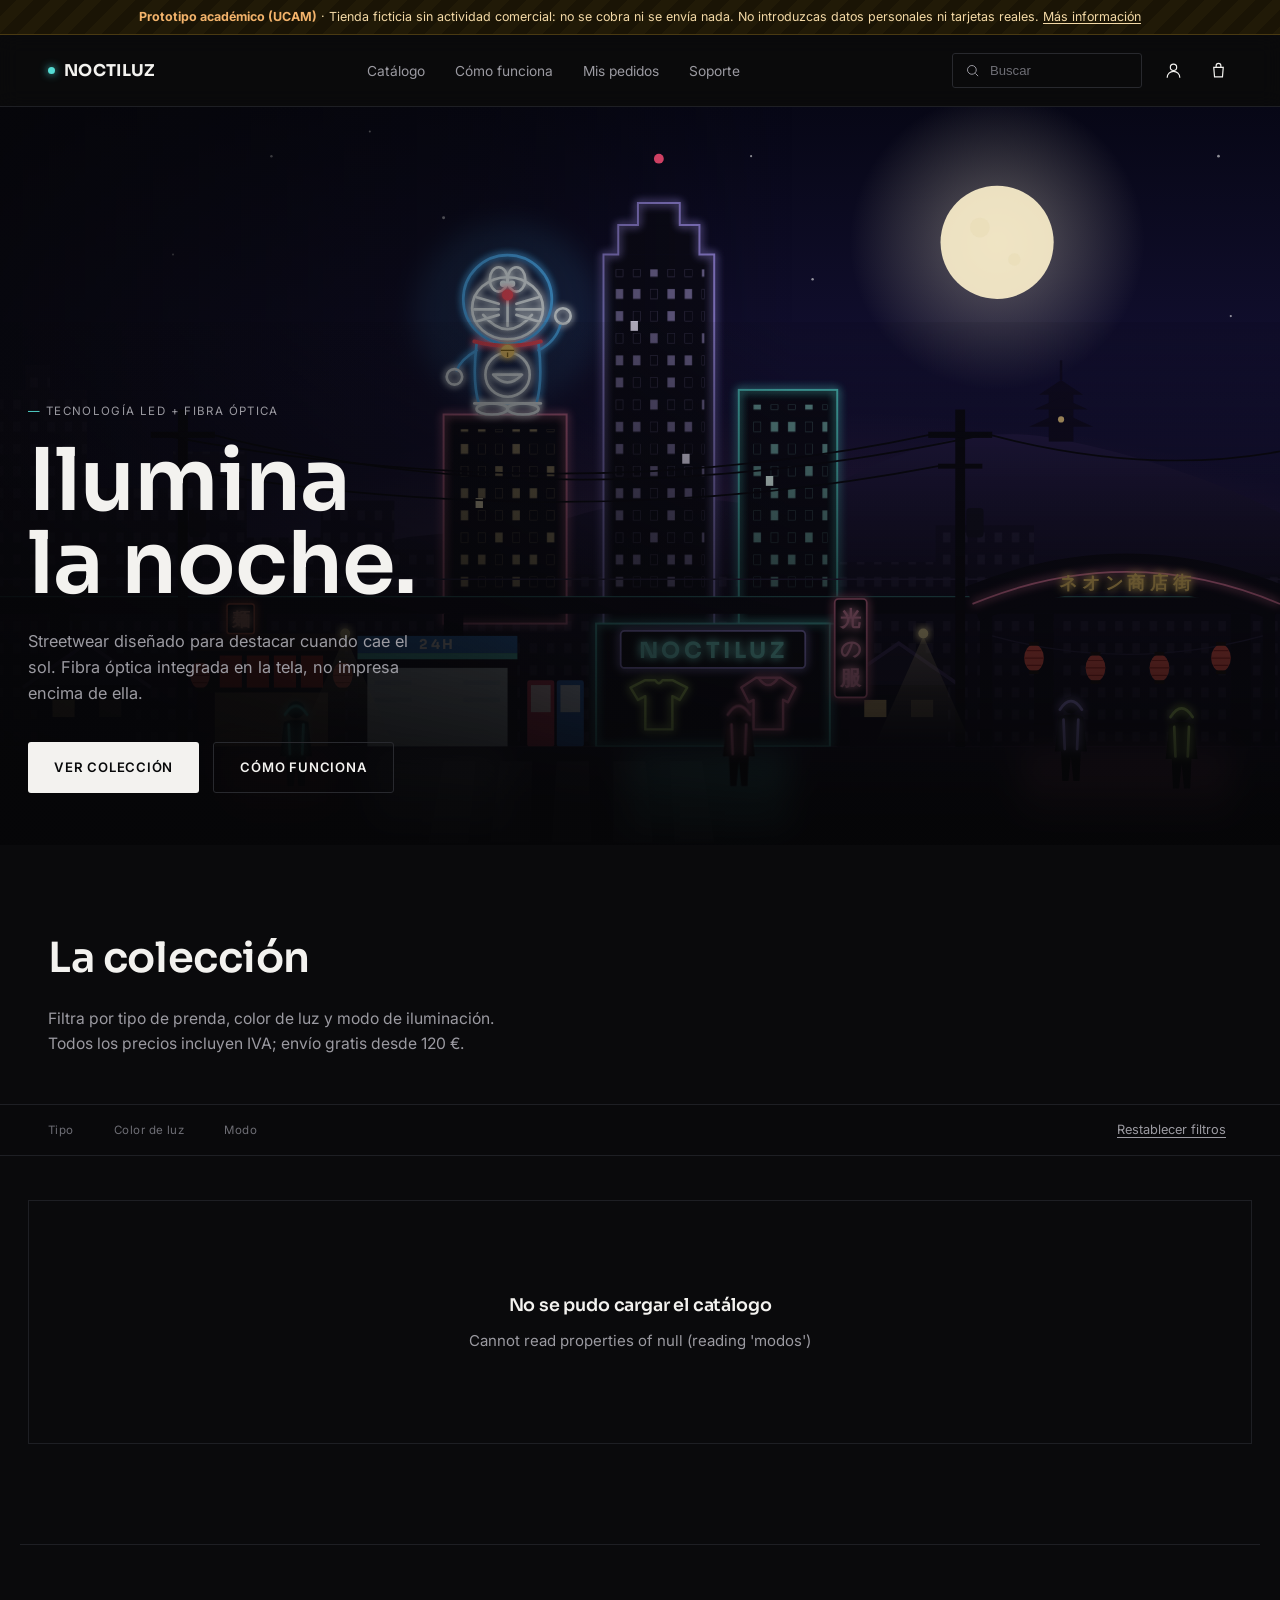
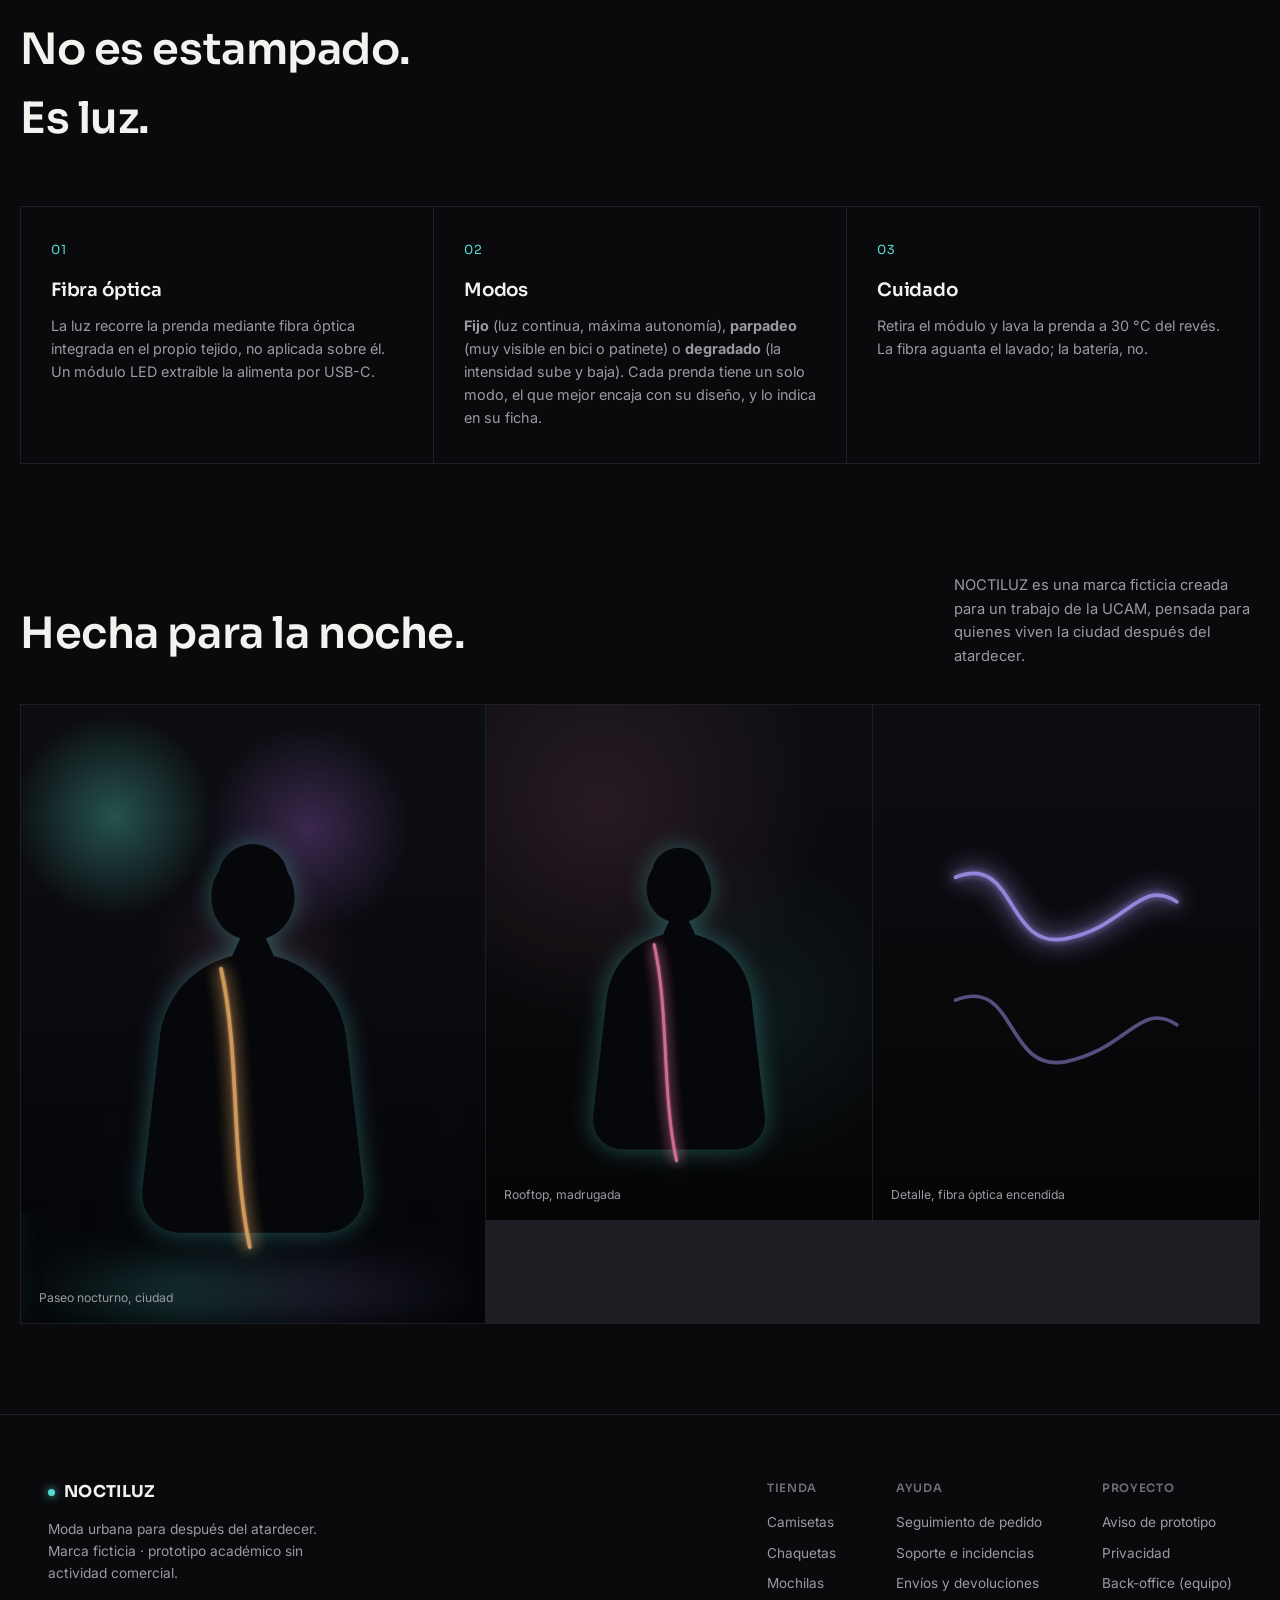
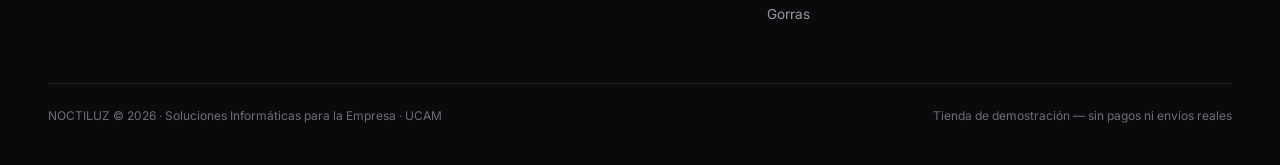
==== public_html/index.html @ 635a9797 "Deja un solo modo de iluminación por producto No tenía sentido que una misma prenda fuera a la vez f" ====
<!DOCTYPE html>
<html lang="es">
<head>
<meta charset="UTF-8">
<meta name="viewport" content="width=device-width, initial-scale=1, viewport-fit=cover">
<title>NOCTILUZ — Moda urbana con fibra óptica integrada (prototipo académico)</title>
<meta name="description" content="Prototipo académico de tienda online de moda luminosa urbana. Sin actividad comercial real.">
<meta name="robots" content="noindex, nofollow">
<link rel="icon" href="assets/img/favicon.svg" type="image/svg+xml">
<link rel="preconnect" href="https://fonts.googleapis.com">
<link rel="preconnect" href="https://fonts.gstatic.com" crossorigin>
<link href="https://fonts.googleapis.com/css2?family=Sora:wght@400;500;600;700&family=Inter:wght@400;500;600&display=swap" rel="stylesheet">
<link rel="stylesheet" href="assets/css/base.css">
<link rel="stylesheet" href="assets/css/tienda.css">
</head>
<body>

<div class="cabecera" id="cabecera">
  <div class="aviso-prototipo" role="note">
    <strong>Prototipo académico (UCAM)</strong> · Tienda ficticia sin actividad comercial: no se cobra ni se envía nada.
    No introduzcas datos personales ni tarjetas reales. <a href="#/legal">Más información</a>
  </div>
  <header>
    <nav aria-label="Principal">
      <div style="display:flex; align-items:center; gap:18px;">
        <button class="hamburger" id="hamburguesa" aria-label="Abrir menú" aria-expanded="false" aria-controls="menuMovil"><span></span><span></span><span></span></button>
        <a class="logo" href="#/"><span class="logo-dot"></span>NOCTILUZ</a>
      </div>
      <div class="nav-center">
        <a href="#/catalogo">Catálogo</a>
        <a href="#/como-funciona">Cómo funciona</a>
        <a href="#/seguimiento">Mis pedidos</a>
        <a href="#/soporte">Soporte</a>
      </div>
      <div class="nav-right">
        <label class="search-box">
          <svg viewBox="0 0 24 24" aria-hidden="true"><circle cx="11" cy="11" r="7"/><line x1="21" y1="21" x2="16.65" y2="16.65"/></svg>
          <span class="sr-only">Buscar en el catálogo</span>
          <input type="search" placeholder="Buscar" data-buscador maxlength="40">
        </label>
        <a class="icon-btn" href="#/seguimiento" aria-label="Seguimiento de mis pedidos" title="Mis pedidos">
          <svg viewBox="0 0 24 24" aria-hidden="true"><circle cx="12" cy="8" r="4"/><path d="M4 21c0-4.4 3.6-8 8-8s8 3.6 8 8"/></svg>
        </a>
        <button class="icon-btn" id="botonCarrito" aria-label="Abrir carrito" aria-controls="carrito">
          <svg viewBox="0 0 24 24" aria-hidden="true"><path d="M6 8h12l-1 12H7L6 8z"/><path d="M9 8V6a3 3 0 0 1 6 0v2"/></svg>
          <span class="cart-count" id="contadorCarrito" hidden>0</span>
        </button>
      </div>
    </nav>
    <div class="mobile-menu" id="menuMovil">
      <label class="search-box">
        <svg viewBox="0 0 24 24" aria-hidden="true"><circle cx="11" cy="11" r="7"/><line x1="21" y1="21" x2="16.65" y2="16.65"/></svg>
        <span class="sr-only">Buscar en el catálogo</span>
        <input type="search" placeholder="Buscar en el catálogo" data-buscador maxlength="40">
      </label>
      <a href="#/catalogo">Catálogo</a>
      <a href="#/como-funciona">Cómo funciona</a>
      <a href="#/seguimiento">Mis pedidos</a>
      <a href="#/soporte">Soporte</a>
    </div>
  </header>
</div>

<main id="vista-inicio">
  <section class="scene hero-scene">
    <!-- Ciudad neón de fondo: SVG decorativo dibujado a mano, inspirado en la ciudad de Yokai Watch 1 (Springdale) de noche:
         torre de oficinas, monte con pagoda, tren elevado, postes con cables, tienda 24 h, ramen con farolillos y arco de un
         商店街 (calle comercial), con un Doraemon de LED en el centro dibujado a mano en SVG. Se ancla a la derecha (xMaxYMax) para que el texto
         quede sobre la zona más oscura. -->
    <div class="ciudad-neon" aria-hidden="true">
      <svg viewBox="0 0 1440 600" preserveAspectRatio="xMaxYMax slice">
        <defs>
          <linearGradient id="cn-cielo" x1="0" y1="0" x2="0" y2="1">
            <stop offset="0" stop-color="#070716"/>
            <stop offset=".5" stop-color="#16123a"/>
            <stop offset=".8" stop-color="#2e1a52"/>
            <stop offset="1" stop-color="#4a1f5c"/>
          </linearGradient>
          <radialGradient id="cn-halo-rosa" cx=".72" cy=".86" r=".45">
            <stop offset="0" stop-color="#F27FAA" stop-opacity=".30"/>
            <stop offset="1" stop-color="#F27FAA" stop-opacity="0"/>
          </radialGradient>
          <radialGradient id="cn-halo-cian" cx=".5" cy=".9" r=".4">
            <stop offset="0" stop-color="#55DCD4" stop-opacity=".18"/>
            <stop offset="1" stop-color="#55DCD4" stop-opacity="0"/>
          </radialGradient>
          <radialGradient id="cn-luna" cx=".5" cy=".5" r=".5">
            <stop offset="0" stop-color="#fff6d8" stop-opacity=".35"/>
            <stop offset="1" stop-color="#fff6d8" stop-opacity="0"/>
          </radialGradient>
          <linearGradient id="cn-monte" x1="0" y1="0" x2="0" y2="1">
            <stop offset="0" stop-color="#221a44"/>
            <stop offset="1" stop-color="#120e26"/>
          </linearGradient>
          <linearGradient id="cn-lejos" x1="0" y1="0" x2="0" y2="1">
            <stop offset="0" stop-color="#1b1536"/>
            <stop offset="1" stop-color="#0d0a1c"/>
          </linearGradient>
          <linearGradient id="cn-calle" x1="0" y1="0" x2="0" y2="1">
            <stop offset="0" stop-color="#140f24"/>
            <stop offset="1" stop-color="#040406"/>
          </linearGradient>
          <!-- Cono de luz de las farolas -->
          <linearGradient id="cn-cono" x1="0" y1="0" x2="0" y2="1">
            <stop offset="0" stop-color="#ffe9a8" stop-opacity=".35"/>
            <stop offset="1" stop-color="#ffe9a8" stop-opacity="0"/>
          </linearGradient>
          <!-- Ventanas: una cuadrícula de luces y otra que "apaga" algunas para que no parezca uniforme -->
          <pattern id="cn-vent-cian" width="14" height="18" patternUnits="userSpaceOnUse"><rect x="4" y="4" width="6" height="8" fill="#9ff3ea" opacity=".55"/></pattern>
          <pattern id="cn-vent-violeta" width="14" height="18" patternUnits="userSpaceOnUse"><rect x="4" y="4" width="6" height="8" fill="#c9b8ff" opacity=".5"/></pattern>
          <pattern id="cn-vent-amarilla" width="14" height="18" patternUnits="userSpaceOnUse"><rect x="4" y="4" width="6" height="8" fill="#ffe3a0" opacity=".55"/></pattern>
          <pattern id="cn-apagadas" width="42" height="54" patternUnits="userSpaceOnUse">
            <g fill="#0b0a17"><rect x="4" y="4" width="6" height="8"/><rect x="32" y="4" width="6" height="8"/><rect x="18" y="22" width="6" height="8"/><rect x="32" y="22" width="6" height="8"/><rect x="4" y="40" width="6" height="8"/></g>
          </pattern>
          <filter id="cn-neon" x="-50%" y="-50%" width="200%" height="200%">
            <feGaussianBlur stdDeviation="3.5" result="b"/>
            <feMerge><feMergeNode in="b"/><feMergeNode in="b"/><feMergeNode in="SourceGraphic"/></feMerge>
          </filter>
          <filter id="cn-difuso" x="-50%" y="-50%" width="200%" height="200%"><feGaussianBlur stdDeviation="12"/></filter>
          <!-- Casa japonesa de tejado a dos aguas -->
          <g id="cn-casa">
            <path d="M-46 -50L0 -82L46 -50Z" fill="#1a1430"/>
            <path d="M-52 -48L0 -84L52 -48" fill="none" stroke="#3a2c5c" stroke-width="3"/>
            <rect x="-40" y="-50" width="80" height="50" fill="#0e0b1c"/>
            <rect x="-28" y="-38" width="18" height="14" fill="#ffd98a" opacity=".75"/>
            <rect x="10" y="-38" width="18" height="14" fill="#ffd98a" opacity=".25"/>
          </g>
          <!-- Farolillo de papel (chōchin) -->
          <g id="cn-farolillo">
            <ellipse cx="0" cy="0" rx="8" ry="11" fill="#ff5a4e"/>
            <path d="M-8 0H8M-6 -6H6M-6 6H6" stroke="#b52b25" stroke-width="1"/>
            <rect x="-4" y="-13" width="8" height="3" fill="#1a1110"/><rect x="-4" y="10" width="8" height="3" fill="#1a1110"/>
          </g>
          <!-- Poste de la luz con travesaño y transformador -->
          <g id="cn-poste">
            <rect x="-4" y="-280" width="8" height="280" fill="#0a0912"/>
            <rect x="-26" y="-262" width="52" height="5" fill="#0a0912"/>
            <rect x="-18" y="-236" width="36" height="4" fill="#0a0912"/>
            <rect x="5" y="-200" width="14" height="24" rx="3" fill="#121022"/>
          </g>
          <!-- Transeúnte con ropa de costuras luminosas (el color llega por la variable --c) -->
          <g id="cn-persona">
            <circle cx="0" cy="-62" r="7" fill="#050508"/>
            <path d="M-10 -52 Q0 -56 10 -52 L13 -24 L8 -24 L7 0 L2 0 L0 -20 L-2 0 L-7 0 L-8 -24 L-13 -24 Z" fill="#050508"/>
            <path class="costura" d="M-6 -50 L-5 -26 M6 -50 L5 -26 M-9 -58 Q0 -72 9 -58"/>
          </g>
        </defs>

        <!-- Cielo con luna grande -->
        <rect width="1440" height="600" fill="url(#cn-cielo)"/>
        <rect width="1440" height="600" fill="url(#cn-halo-rosa)"/>
        <rect width="1440" height="600" fill="url(#cn-halo-cian)"/>
        <g fill="#fff" class="estrellas">
          <circle cx="620" cy="40" r="1"/><circle cx="760" cy="90" r="1.2"/><circle cx="1010" cy="40" r=".9"/><circle cx="1060" cy="140" r="1"/>
          <circle cx="1390" cy="40" r="1.1"/><circle cx="1400" cy="170" r=".9"/><circle cx="540" cy="120" r=".8"/><circle cx="700" cy="20" r=".8"/>
        </g>
        <circle cx="1210" cy="110" r="120" fill="url(#cn-luna)"/>
        <circle cx="1210" cy="110" r="46" fill="#fff3cf" opacity=".9"/>
        <circle cx="1196" cy="98" r="8" fill="#e8dcb4" opacity=".5"/><circle cx="1224" cy="124" r="5" fill="#e8dcb4" opacity=".5"/>

        <!-- Monte con pagoda al fondo -->
        <path d="M560 420Q700 330 820 350Q930 300 1040 330Q1160 250 1260 270Q1360 290 1440 330V420Z" fill="url(#cn-monte)"/>
        <g fill="#0f0b20">
          <rect x="1252" y="232" width="20" height="40"/>
          <path d="M1240 246H1284L1262 236Z M1236 260H1288L1262 248Z M1244 234H1280L1262 222Z"/>
          <path d="M1262 222V206" stroke="#0f0b20" stroke-width="2"/>
        </g>
        <circle cx="1262" cy="254" r="2.5" fill="#ffd98a" opacity=".8"/>

        <!-- Edificios lejanos -->
        <path d="M0 520V330H60V300H110V340H170V270H200V250H230V270H260V320H330V290H390V230H420V210H440V230H470V310H540V280H600V350H660V320H720V360H800V330H860V380H1000V350H1080V370H1160V340H1240V380H1440V520Z" fill="url(#cn-lejos)"/>
        <path d="M0 520V330H60V300H110V340H170V270H200V250H230V270H260V320H330V290H390V230H420V210H440V230H470V310H540V280H600V350H660V320H720V360H800V330H860V380H1000V350H1080V370H1160V340H1240V380H1440V520Z" fill="url(#cn-vent-violeta)" opacity=".18"/>

        <!-- Torre de oficinas del centro, con baliza roja en la antena -->
        <g class="edificio" style="--c:#A594F2">
          <rect class="cuerpo" x="890" y="120" width="90" height="300"/>
          <rect class="cuerpo" x="902" y="96" width="66" height="24"/>
          <rect class="cuerpo" x="918" y="78" width="34" height="18"/>
          <rect x="898" y="132" width="74" height="280" fill="url(#cn-vent-violeta)"/>
          <rect x="898" y="132" width="74" height="280" fill="url(#cn-apagadas)"/>
          <path class="borde" d="M890 420V120H902V96H918V78H952V96H968V120H980V420"/>
          <path class="borde" d="M935 78V44"/>
          <circle class="baliza" cx="935" cy="42" r="4" fill="#ff4f7a"/>
        </g>
        <g class="edificio" style="--c:#55DCD4">
          <rect class="cuerpo" x="1000" y="230" width="80" height="190"/>
          <rect x="1008" y="242" width="64" height="170" fill="url(#cn-vent-cian)"/>
          <rect x="1008" y="242" width="64" height="170" fill="url(#cn-apagadas)"/>
          <rect class="borde" x="1000" y="230" width="80" height="190"/>
        </g>
        <g class="edificio" style="--c:#F27FAA">
          <rect class="cuerpo" x="760" y="250" width="100" height="170"/>
          <rect x="768" y="262" width="84" height="150" fill="url(#cn-vent-amarilla)"/>
          <rect x="768" y="262" width="84" height="150" fill="url(#cn-apagadas)"/>
          <rect class="borde" x="760" y="250" width="100" height="170"/>
        </g>

        <!-- Ventanas que se encienden y apagan -->
        <g class="ventanas-vivas">
          <rect x="912" y="174" width="6" height="8" fill="#efe9ff" style="animation-delay:-1s"/>
          <rect x="954" y="282" width="6" height="8" fill="#efe9ff" style="animation-delay:-3s"/>
          <rect x="1022" y="300" width="6" height="8" fill="#e8fffc" style="animation-delay:-5s"/>
          <rect x="786" y="318" width="6" height="8" fill="#fff1c8" style="animation-delay:-2s"/>
        </g>

        <!-- Doraemon de LED en la azotea del edificio rosa, dibujado a mano en contornos de neón: cabeza azul, cara
             blanca, nariz roja, bigotes, collar rojo con cascabel, barriga con bolsillo y una mano saludando.
             Los pies están en (0,0). -->
        <g class="doraemon" transform="translate(812 250) scale(.9)">
          <circle cx="0" cy="-90" r="84" fill="#4fb6ff" opacity=".14" filter="url(#cn-difuso)"/>
          <path d="M-24 0V-10M24 0V-10" stroke="#2a2440" stroke-width="5"/>
          <g fill="none" stroke-width="2.4" stroke-linecap="round" stroke-linejoin="round" filter="url(#cn-neon)">
            <!-- Cuerpo y brazos azules (uno abajo y otro saludando) -->
            <path stroke="#4fb6ff" d="M-28 -64Q-32 -30 -26 -10H26Q32 -30 28 -64M-28 -58Q-42 -50 -46 -40M28 -58Q44 -66 48 -82"/>
            <!-- Manos, pies, barriga y bolsillo blancos -->
            <path stroke="#f2fbff" d="M-30 -10H30"/>
            <circle stroke="#f2fbff" cx="-48" cy="-34" r="7"/><circle stroke="#f2fbff" cx="50" cy="-89" r="7"/>
            <ellipse stroke="#f2fbff" cx="-14" cy="-5" rx="14" ry="5"/><ellipse stroke="#f2fbff" cx="14" cy="-5" rx="14" ry="5"/>
            <circle stroke="#f2fbff" cx="0" cy="-36" r="20"/>
            <path stroke="#f2fbff" d="M-13 -36Q0 -22 13 -36Z"/>
            <!-- Cabeza azul y cara blanca -->
            <circle stroke="#4fb6ff" cx="0" cy="-104" r="40"/>
            <ellipse stroke="#f2fbff" cx="0" cy="-96" rx="32" ry="28"/>
            <!-- Ojos, línea de la nariz, sonrisa y bigotes -->
            <ellipse stroke="#f2fbff" cx="-8" cy="-122" rx="8" ry="11"/><ellipse stroke="#f2fbff" cx="8" cy="-122" rx="8" ry="11"/>
            <path stroke="#f2fbff" d="M0 -103V-80M-22 -90Q0 -64 22 -90M-8 -100L-28 -106M-8 -95H-30M-8 -90L-28 -84M8 -100L28 -106M8 -95H30M8 -90L28 -84"/>
            <!-- Collar rojo -->
            <path stroke="#ff4f5e" stroke-width="3.5" d="M-30 -66Q0 -58 30 -66"/>
          </g>
          <!-- Pupilas, nariz y cascabel (rellenos) -->
          <g fill="#f2fbff"><circle cx="-4" cy="-118" r="3"/><circle cx="4" cy="-118" r="3"/></g>
          <circle cx="0" cy="-108" r="5" fill="#ff4f5e" filter="url(#cn-neon)"/>
          <g class="cascabel" filter="url(#cn-neon)">
            <circle cx="0" cy="-57" r="6" fill="#ffd36e"/>
            <path d="M-6 -58H6M0 -56V-52" stroke="#8a6a1e" stroke-width="1.2"/>
          </g>
        </g>

        <!-- Vía elevada del tren con un tren que cruza -->
        <g fill="#0c0a18">
          <rect x="0" y="398" width="1440" height="14"/>
          <rect x="120" y="412" width="16" height="108"/><rect x="280" y="412" width="16" height="108"/><rect x="440" y="412" width="16" height="108"/>
          <rect x="600" y="412" width="16" height="108"/><rect x="760" y="412" width="16" height="108"/>
          <rect x="920" y="412" width="16" height="108"/><rect x="1080" y="412" width="16" height="108"/>
          <rect x="1240" y="412" width="16" height="108"/><rect x="1400" y="412" width="16" height="108"/>
        </g>
        <path d="M0 398H1440" stroke="#55DCD4" stroke-width="1" opacity=".5"/>
        <path d="M0 384H1440" stroke="#2a2346" stroke-width="1.2"/>
        <g class="tren">
          <g transform="translate(1460 0)">
            <rect x="0" y="372" width="118" height="26" rx="6" fill="#1b1a2e"/>
            <rect x="122" y="372" width="118" height="26" rx="4" fill="#1b1a2e"/>
            <rect x="244" y="372" width="118" height="26" rx="4" fill="#1b1a2e"/>
            <path d="M0 392H362" stroke="#55DCD4" stroke-width="2" filter="url(#cn-neon)"/>
            <g fill="#fff3cf" opacity=".85">
              <rect x="14" y="377" width="20" height="9"/><rect x="40" y="377" width="20" height="9"/><rect x="66" y="377" width="20" height="9"/><rect x="92" y="377" width="20" height="9"/>
              <rect x="134" y="377" width="20" height="9"/><rect x="160" y="377" width="20" height="9"/><rect x="186" y="377" width="20" height="9"/><rect x="212" y="377" width="20" height="9"/>
              <rect x="256" y="377" width="20" height="9"/><rect x="282" y="377" width="20" height="9"/><rect x="308" y="377" width="20" height="9"/><rect x="334" y="377" width="20" height="9"/>
            </g>
            <circle cx="4" cy="390" r="2.5" fill="#fff" filter="url(#cn-neon)"/>
          </g>
        </g>

        <!-- Casas bajas de barrio -->
        <use href="#cn-casa" x="470" y="520"/>
        <use href="#cn-casa" x="1130" y="520"/>

        <!-- Puesto de ramen: tejadillo, noren rojo y farolillos -->
        <g>
          <rect x="560" y="440" width="120" height="80" fill="#120d18"/>
          <path d="M552 442H688L676 428H564Z" fill="#2a1a22"/>
          <g fill="#c8342c"><rect x="578" y="446" width="18" height="26"/><rect x="600" y="446" width="18" height="26"/><rect x="622" y="446" width="18" height="26"/><rect x="644" y="446" width="18" height="26"/></g>
          <rect x="574" y="476" width="92" height="44" fill="#ffcf86" opacity=".35"/>
          <use href="#cn-farolillo" x="562" y="462"/>
          <use href="#cn-farolillo" x="678" y="462"/>
          <rect x="584" y="404" width="22" height="24" rx="2" fill="#0a0814" stroke="#ff7a5e" stroke-width="1.2" filter="url(#cn-neon)"/>
          <text class="parpadeo lento" x="595" y="422" text-anchor="middle" font-family="'Noto Sans JP', sans-serif" font-weight="700" font-size="15" fill="#ffb199" filter="url(#cn-neon)">麺</text>
        </g>

        <!-- Tienda 24 horas con el escaparate muy iluminado -->
        <g>
          <rect x="690" y="430" width="130" height="90" fill="#0f0d1c"/>
          <rect x="690" y="430" width="130" height="14" fill="#2f7fd8"/>
          <rect x="690" y="444" width="130" height="5" fill="#55DCD4"/>
          <rect x="698" y="456" width="114" height="64" fill="#e9fbff" opacity=".8"/>
          <g fill="#9fb4c8" opacity=".6"><rect x="704" y="466" width="30" height="4"/><rect x="704" y="480" width="30" height="4"/><rect x="776" y="466" width="30" height="4"/><rect x="776" y="480" width="30" height="4"/></g>
          <text x="755" y="441" text-anchor="middle" font-family="Sora, sans-serif" font-weight="700" font-size="11" letter-spacing="2" fill="#fff">24H</text>
        </g>
        <!-- Máquinas expendedoras -->
        <g>
          <rect x="828" y="466" width="22" height="54" rx="2" fill="#d33a5a"/><rect x="831" y="470" width="16" height="22" fill="#fff3f6" opacity=".9"/>
          <rect x="852" y="466" width="22" height="54" rx="2" fill="#2a6fd0"/><rect x="855" y="470" width="16" height="22" fill="#f0f8ff" opacity=".9"/>
        </g>

        <!-- Tienda NOCTILUZ: cartel de neón, rótulo vertical y escaparate con prendas luminosas -->
        <g class="edificio" style="--c:#55DCD4">
          <rect class="cuerpo" x="884" y="420" width="190" height="100"/>
          <rect class="borde" x="884" y="420" width="190" height="100"/>
        </g>
        <g class="cartel">
          <rect x="904" y="426" width="150" height="30" rx="3" fill="#0a0814" stroke="#A594F2" stroke-width="1.4" filter="url(#cn-neon)"/>
          <text class="parpadeo" x="979" y="448" text-anchor="middle" font-family="Sora, sans-serif" font-weight="700" font-size="18" letter-spacing="3" fill="#7ff2e6" filter="url(#cn-neon)">NOCTILUZ</text>
        </g>
        <g fill="none" stroke-width="2" stroke-linejoin="round" filter="url(#cn-neon)">
          <path stroke="#BFE86E" d="M912 472L924 466H932Q935 471 938 466H946L958 472L952 482L946 479V506H924V479L918 482Z"/>
          <path stroke="#F27FAA" d="M1002 472L1014 464H1034L1046 472L1040 484L1036 482V506H1012V482L1008 484Z M1016 464Q1024 476 1032 464"/>
        </g>
        <g class="rotulo-led">
          <rect x="1078" y="400" width="26" height="80" rx="3" fill="#0a0814" stroke="#F27FAA" stroke-width="1.4" filter="url(#cn-neon)"/>
          <g class="parpadeo lento" font-family="'Noto Sans JP', sans-serif" font-weight="700" font-size="17" fill="#ff9cc2" text-anchor="middle" filter="url(#cn-neon)">
            <text x="1091" y="422">光</text><text x="1091" y="446">の</text><text x="1091" y="470">服</text>
          </g>
        </g>

        <!-- Arco de la calle comercial con guirnalda de farolillos -->
        <g>
          <rect x="1196" y="400" width="10" height="120" fill="#0c0a18"/>
          <rect x="1426" y="400" width="10" height="120" fill="#0c0a18"/>
          <path d="M1190 404Q1316 352 1440 404" fill="none" stroke="#0c0a18" stroke-width="30"/>
          <path d="M1190 404Q1316 352 1440 404" fill="none" stroke="#F27FAA" stroke-width="1.4" filter="url(#cn-neon)"/>
          <text class="parpadeo" x="1316" y="392" text-anchor="middle" font-family="'Noto Sans JP', sans-serif" font-weight="700" font-size="15" letter-spacing="4" fill="#ffd36e" filter="url(#cn-neon)">ネオン商店街</text>
          <path d="M1206 430Q1316 460 1426 430" fill="none" stroke="#2a2346" stroke-width="1"/>
          <use href="#cn-farolillo" x="1240" y="448"/><use href="#cn-farolillo" x="1290" y="456"/>
          <use href="#cn-farolillo" x="1342" y="456"/><use href="#cn-farolillo" x="1392" y="448"/>
        </g>

        <!-- Postes de la luz con cables (muy típicos de la ciudad del juego) -->
        <use href="#cn-poste" x="548" y="526"/>
        <use href="#cn-poste" x="1180" y="526"/>
        <g fill="none" stroke="#0a0912" stroke-width="1.4">
          <path d="M526 266Q860 330 1158 266"/><path d="M570 266Q860 340 1202 266"/>
          <path d="M530 292Q860 350 1162 292"/><path d="M1202 266Q1330 300 1440 280"/>
        </g>

        <!-- Farolas con su cono de luz -->
        <g>
          <path d="M680 430L640 520H720Z" fill="url(#cn-cono)"/>
          <path d="M1150 430L1110 520H1190Z" fill="url(#cn-cono)"/>
          <circle cx="680" cy="428" r="4" fill="#ffe9a8" filter="url(#cn-neon)"/>
          <circle cx="1150" cy="428" r="4" fill="#ffe9a8" filter="url(#cn-neon)"/>
        </g>

        <!-- Calle mojada con paso de cebra y reflejos -->
        <rect y="520" width="1440" height="80" fill="url(#cn-calle)"/>
        <path d="M0 520H1440" stroke="#55DCD4" stroke-width="1.2" opacity=".6" filter="url(#cn-neon)"/>
        <g fill="#ffffff" opacity=".1">
          <path d="M760 532H786L780 598H748Z"/><path d="M806 532H832L830 598H798Z"/><path d="M852 532H878L880 598H848Z"/>
          <path d="M898 532H924L930 598H898Z"/><path d="M944 532H970L980 598H948Z"/>
        </g>
        <g filter="url(#cn-difuso)" opacity=".55">
          <rect x="700" y="526" width="110" height="60" fill="#e9fbff" opacity=".6"/>
          <rect x="910" y="526" width="130" height="60" fill="#55DCD4"/>
          <rect x="580" y="526" width="90" height="50" fill="#ff5a4e" opacity=".7"/>
          <rect x="1230" y="526" width="170" height="50" fill="#F27FAA" opacity=".6"/>
        </g>

        <!-- Transeúntes con prendas luminosas -->
        <use href="#cn-persona" x="640" y="552" style="--c:#60E7D8"/>
        <use href="#cn-persona" x="1000" y="552" style="--c:#F27FAA"/>
        <use href="#cn-persona" x="1270" y="548" style="--c:#A594F2"/>
        <use href="#cn-persona" x="1360" y="554" style="--c:#BFE86E"/>
      </svg>
    </div>
    <div class="hero-content">
      <div class="hero-inner">
        <div class="hero-tag">Tecnología LED + fibra óptica</div>
        <h1 class="hero-title">Ilumina<br>la noche.</h1>
        <p class="hero-sub">Streetwear diseñado para destacar cuando cae el sol. Fibra óptica integrada en la tela, no impresa encima de ella.</p>
        <div class="hero-actions">
          <a class="btn btn-solid" href="#/catalogo">Ver colección</a>
          <a class="btn btn-outline" href="#/como-funciona">Cómo funciona</a>
        </div>
      </div>
    </div>
  </section>

  <section class="wrap">
    <div class="catalog-head">
      <h2>La colección</h2>
      <p>Filtra por tipo de prenda, color de luz y modo de iluminación. Todos los precios incluyen IVA; envío gratis desde 120 €.</p>
    </div>
  </section>

  <div class="filterbar" id="catalogo">
    <div class="filterbar-inner">
      <div class="fgroup" role="group" aria-labelledby="lbl-tipo">
        <span class="fgroup-label" id="lbl-tipo">Tipo</span>
        <div class="chips" id="filtroTipo"></div>
      </div>
      <div class="fgroup" role="group" aria-labelledby="lbl-color">
        <span class="fgroup-label" id="lbl-color">Color de luz</span>
        <div class="chips" id="filtroColor"></div>
      </div>
      <div class="fgroup" role="group" aria-labelledby="lbl-modo">
        <span class="fgroup-label" id="lbl-modo">Modo</span>
        <div class="chips" id="filtroModo"></div>
      </div>
      <div class="filterbar-meta">
        <span class="count-text" id="contadorProductos" aria-live="polite"></span>
        <button class="reset-link" id="restablecer">Restablecer filtros</button>
      </div>
    </div>
  </div>

  <div class="grid" id="rejilla"><div class="empty">Cargando catálogo…</div></div>

  <section class="wrap how" id="como-funciona">
    <h2>No es estampado.<br>Es luz.</h2>
    <div class="steps">
      <div class="step">
        <div class="step-n">01</div>
        <h3>Fibra óptica</h3>
        <p>La luz recorre la prenda mediante fibra óptica integrada en el propio tejido, no aplicada sobre él. Un módulo LED extraíble la alimenta por USB-C.</p>
      </div>
      <div class="step">
        <div class="step-n">02</div>
        <h3>Modos</h3>
        <p><strong>Fijo</strong> (luz continua, máxima autonomía), <strong>parpadeo</strong> (muy visible en bici o patinete) o <strong>degradado</strong> (la intensidad sube y baja). Cada prenda tiene un solo modo, el que mejor encaja con su diseño, y lo indica en su ficha.</p>
      </div>
      <div class="step">
        <div class="step-n">03</div>
        <h3>Cuidado</h3>
        <p>Retira el módulo y lava la prenda a 30 °C del revés. La fibra aguanta el lavado; la batería, no.</p>
      </div>
    </div>
  </section>

  <section class="wrap editorial" id="marca">
    <div class="editorial-head">
      <h2>Hecha para la noche.</h2>
      <p>NOCTILUZ es una marca ficticia creada para un trabajo de la UCAM, pensada para quienes viven la ciudad después del atardecer.</p>
    </div>
    <div class="editorial-grid">
      <div class="escene scene">
        <div class="sky-glow"></div><div class="skyline"></div><div class="ground"></div>
        <svg class="figure-svg" viewBox="0 0 200 340" style="position:absolute;left:50%;bottom:0;transform:translateX(-50%);height:88%;--sc:#F3B36B" aria-hidden="true">
          <path class="fig-body" d="M100 46c15 0 26 12 26 27 0 13-8 23-18 26l5 11c24 6 41 24 45 49l11 96c2 15-9 28-24 28H55c-15 0-26-13-24-28l11-96c4-25 21-43 45-49l5-11c-10-3-18-13-18-26 0-15 11-27 26-27z"/>
          <circle class="fig-body" cx="100" cy="62" r="22"/>
          <path class="fig-seam" stroke="#F3B36B" d="M80 118C92 172 86 236 98 292"/>
        </svg>
        <span class="cap">Paseo nocturno, ciudad</span>
      </div>
      <div class="escene scene">
        <div class="sky-glow" style="background:radial-gradient(circle at 30% 20%, rgba(242,127,170,.12), transparent 45%), radial-gradient(circle at 70% 60%, rgba(85,220,212,.08), transparent 40%);"></div>
        <svg class="figure-svg" viewBox="0 0 200 340" style="position:absolute;left:50%;bottom:0;transform:translateX(-50%);height:82%;--sc:#F27FAA" aria-hidden="true">
          <path class="fig-body" d="M100 46c15 0 26 12 26 27 0 13-8 23-18 26l5 11c24 6 41 24 45 49l11 96c2 15-9 28-24 28H55c-15 0-26-13-24-28l11-96c4-25 21-43 45-49l5-11c-10-3-18-13-18-26 0-15 11-27 26-27z"/>
          <circle class="fig-body" cx="100" cy="62" r="22"/>
          <path class="fig-seam" stroke="#F27FAA" d="M80 118C92 172 86 236 98 292"/>
        </svg>
        <span class="cap">Rooftop, madrugada</span>
      </div>
      <div class="escene scene" style="display:flex; align-items:center; justify-content:center;">
        <svg viewBox="0 0 220 220" style="width:70%; height:70%;" aria-hidden="true">
          <path fill="none" stroke="#A594F2" stroke-width="3" stroke-linecap="round" opacity=".9" style="filter:drop-shadow(0 0 10px #A594F2) drop-shadow(0 0 3px #A594F2);" d="M20 40C70 20 60 100 110 90S170 40 200 60"/>
          <path fill="none" stroke="#A594F2" stroke-width="3" stroke-linecap="round" opacity=".5" d="M20 140C70 120 60 200 110 190S170 140 200 160"/>
        </svg>
        <span class="cap">Detalle, fibra óptica encendida</span>
      </div>
    </div>
  </section>
</main>

<main id="vista-pagina" class="wrap" hidden></main>

<footer>
  <div class="wrap">
    <div class="footer-top">
      <div class="footer-brand">
        <div class="logo"><span class="logo-dot"></span>NOCTILUZ</div>
        <p>Moda urbana para después del atardecer. Marca ficticia · prototipo académico sin actividad comercial.</p>
      </div>
      <div class="footer-cols">
        <div class="footer-col">
          <h4>Tienda</h4>
          <a href="#/catalogo" data-categoria="camiseta">Camisetas</a>
          <a href="#/catalogo" data-categoria="chaqueta">Chaquetas</a>
          <a href="#/catalogo" data-categoria="mochila">Mochilas</a>
          <a href="#/catalogo" data-categoria="gorra">Gorras</a>
        </div>
        <div class="footer-col">
          <h4>Ayuda</h4>
          <a href="#/seguimiento">Seguimiento de pedido</a>
          <a href="#/soporte">Soporte e incidencias</a>
          <a href="#/legal/envios">Envíos y devoluciones</a>
        </div>
        <div class="footer-col">
          <h4>Proyecto</h4>
          <a href="#/legal">Aviso de prototipo</a>
          <a href="#/legal/privacidad">Privacidad</a>
          <a href="admin.html">Back-office (equipo)</a>
        </div>
      </div>
    </div>
    <div class="footer-bottom">
      <span>NOCTILUZ © 2026 · Soluciones Informáticas para la Empresa · UCAM</span>
      <span>Tienda de demostración — sin pagos ni envíos reales</span>
    </div>
  </div>
</footer>

<div class="scrim" id="velo"></div>
<aside class="drawer" id="carrito" aria-label="Carrito" aria-hidden="true">
  <div class="drawer-head">
    <h2>Tu carrito</h2>
    <button class="drawer-close" id="cerrarCarrito" aria-label="Cerrar carrito"><svg viewBox="0 0 24 24"><line x1="5" y1="5" x2="19" y2="19"/><line x1="19" y1="5" x2="5" y2="19"/></svg></button>
  </div>
  <div class="drawer-lines" id="lineasCarrito"></div>
  <div class="drawer-foot" id="pieCarrito"></div>
</aside>

<div class="toast" id="toast" role="status" aria-live="polite"></div>

<script type="module" src="assets/js/tienda.js"></script>
</body>
</html>
---- public_html/assets/css/base.css ----
/* NOCTILUZ · estilos comunes a la tienda y al back-office */
:root{
  color-scheme:dark;
  --bg:#0A0A0C; --bg-alt:#0E0F12; --surface:#161719; --surface-2:#1C1D21;
  --border:#28292E; --border-soft:#1E1F24;
  --ink:#F3F2EF; --ink-dim:#9B9AA1; --ink-faint:#6E6E75;
  --cian:#55DCD4; --rosa:#F27FAA; --ambar:#F3B36B; --violeta:#A594F2; --lima:#BFE86E; --blanco:#E9EEF7;
  --ok:#7ED9A0; --error:#FF8A8A;
  --radius:3px;
  --banner-h:0px;
}

*{box-sizing:border-box;}
html{scroll-padding-top:120px;}
body{
  margin:0; background:var(--bg); color:var(--ink);
  font-family:'Inter',system-ui,sans-serif; font-size:15px; line-height:1.6;
  padding-bottom:env(safe-area-inset-bottom,0px);
  -webkit-font-smoothing:antialiased;
}
h1,h2,h3,h4{font-family:'Sora',system-ui,sans-serif; margin:0; font-weight:600; letter-spacing:-0.01em;}
p{margin:0;}
a{color:inherit; text-decoration:none;}
button{font:inherit; color:inherit; background:none; border:none; cursor:pointer;}
img,svg{display:block; max-width:100%;}
::selection{background:var(--cian); color:#04100f;}
:focus-visible{outline:2px solid var(--cian); outline-offset:2px;}
.sr-only{position:absolute; width:1px; height:1px; overflow:hidden; clip:rect(0 0 0 0); white-space:nowrap;}

.wrap{max-width:1240px; margin:0 auto; padding:0 28px;}
@media (max-width:640px){ .wrap{padding:0 16px;} }

/* ---------- Aviso de prototipo académico ---------- */
.aviso-prototipo{
  background:repeating-linear-gradient(135deg,#1a1405 0 12px,#211a07 12px 24px);
  border-bottom:1px solid #4a3a12; color:#F3D9A6; font-size:.78rem; line-height:1.45;
  padding:8px 16px; text-align:center;
}
.aviso-prototipo strong{color:var(--ambar);}
.aviso-prototipo a{text-decoration:underline; text-underline-offset:2px;}

/* ---------- Botones ---------- */
.btn{
  display:inline-flex; align-items:center; justify-content:center; gap:8px;
  padding:14px 26px; border-radius:var(--radius); font-weight:600; font-size:.82rem;
  letter-spacing:0.06em; text-transform:uppercase; transition:background .18s, color .18s, border-color .18s;
}
.btn-solid{background:var(--ink); color:#08090A;}
.btn-solid:hover{background:var(--cian);}
.btn-outline{border:1px solid var(--border); color:var(--ink);}
.btn-outline:hover{border-color:var(--ink);}
.btn-peligro{border:1px solid #5a2a2a; color:var(--error);}
.btn-peligro:hover{border-color:var(--error);}
.btn-sm{padding:9px 14px; font-size:.74rem;}
.btn-full{width:100%;}
.btn:disabled{opacity:.4; cursor:not-allowed;}
.enlace{color:var(--cian); text-decoration:underline; text-underline-offset:3px;}

/* ---------- Formularios ---------- */
.form-grid{display:grid; grid-template-columns:1fr 1fr; gap:16px 18px;}
.form-grid .completo{grid-column:1/-1;}
@media (max-width:640px){ .form-grid{grid-template-columns:1fr;} }
.campo{display:flex; flex-direction:column; gap:6px;}
.campo label, .etiqueta{font-size:.74rem; color:var(--ink-dim); letter-spacing:.04em; text-transform:uppercase;}
.campo label .opcional{text-transform:none; letter-spacing:0; color:var(--ink-faint);}
.input, .campo input, .campo select, .campo textarea{
  width:100%; background:var(--surface); border:1px solid var(--border); border-radius:var(--radius);
  color:var(--ink); font:inherit; font-size:.92rem; padding:11px 13px;
}
.campo textarea{min-height:120px; resize:vertical;}
.campo input:focus, .campo select:focus, .campo textarea:focus, .input:focus{outline:none; border-color:var(--cian);}
.campo [aria-invalid="true"]{border-color:var(--error);}
.campo-error{color:var(--error); font-size:.78rem; min-height:0;}
.campo-error:empty{display:none;}
.campo-ayuda{color:var(--ink-faint); font-size:.76rem;}
.check{display:flex; gap:10px; align-items:flex-start; font-size:.86rem; color:var(--ink-dim);}
.check input{margin-top:4px; accent-color:var(--cian); width:16px; height:16px; flex-shrink:0;}
.opcion-radio{display:flex; gap:12px; align-items:center; border:1px solid var(--border); border-radius:var(--radius); padding:13px 14px; cursor:pointer;}
.opcion-radio:has(input:checked){border-color:var(--ink); background:var(--surface);}
.opcion-radio input{accent-color:var(--cian);}
.opcion-radio .precio{margin-left:auto; font-family:'Sora'; font-size:.9rem;}
.alerta{border:1px solid var(--border); border-left:3px solid var(--ambar); background:var(--surface); padding:12px 14px; font-size:.86rem; color:var(--ink-dim); border-radius:var(--radius);}
.alerta.error{border-left-color:var(--error); color:#FFD0D0;}
.alerta.ok{border-left-color:var(--ok); color:#D5F5E0;}
.alerta ul{margin:6px 0 0; padding-left:18px;}

/* ---------- Estados de pedido ---------- */
.estado{display:inline-flex; align-items:center; gap:6px; font-size:.74rem; padding:3px 10px; border-radius:99px; border:1px solid currentColor; white-space:nowrap;}
.estado::before{content:""; width:6px; height:6px; border-radius:50%; background:currentColor;}
.estado-creado{color:var(--ambar);}
.estado-pagado{color:var(--cian);}
.estado-en_preparacion{color:var(--violeta);}
.estado-enviado{color:var(--blanco);}
.estado-entregado{color:var(--ok);}
.estado-incidencia{color:var(--rosa);}
.estado-cancelado{color:var(--ink-faint);}
.estado-abierta{color:var(--rosa);}
.estado-resuelta{color:var(--ok);}
.estado-aprobado{color:var(--ok);}
.estado-rechazado{color:var(--error);}

/* ---------- Ilustración de prenda (marcador cuando no hay foto) ---------- */
.garment-svg .outline{fill:#101116; stroke:#34353c; stroke-width:1.2; stroke-linejoin:round;}
.garment-svg .glow-line{fill:none; stroke-width:2.4; stroke-linecap:round; filter:drop-shadow(0 0 2px var(--c)) drop-shadow(0 0 6px var(--c));}
/* Solo se anima la imagen principal de la ficha y la tarjeta bajo el ratón: muchas a la vez obligan a repintar sin parar. */
.pd-gallery-main .mode-parpadeo .glow-line, .pcard:hover .mode-parpadeo .glow-line{animation:parpadeo 1.1s steps(1,end) infinite;}
.pd-gallery-main .mode-degradado .glow-line, .pcard:hover .mode-degradado .glow-line{animation:degradado 3.2s ease-in-out infinite;}
@keyframes parpadeo{0%{opacity:1;} 50%{opacity:.12;}}
@keyframes degradado{0%,100%{opacity:1;} 50%{opacity:.2;}}
.foto-pendiente{
  position:absolute; left:10px; top:10px; z-index:2; font-size:.64rem; letter-spacing:.06em; text-transform:uppercase;
  color:var(--ink-dim); border:1px dashed var(--border); background:rgba(10,10,12,.8); padding:3px 8px; border-radius:99px;
}

/* ---------- Toast ---------- */
.toast{
  position:fixed; bottom:24px; left:50%; transform:translate(-50%,20px); z-index:100;
  background:var(--ink); color:#08090A; padding:13px 22px; border-radius:var(--radius); font-size:.85rem;
  opacity:0; pointer-events:none; transition:opacity .25s, transform .25s; font-weight:500; max-width:calc(100% - 32px);
}
.toast.show{opacity:1; transform:translate(-50%,0);}
.toast.error{background:var(--error);}

.cargando{padding:80px 0; text-align:center; color:var(--ink-dim);}

@media (prefers-reduced-motion:reduce){ *{animation:none !important; transition:none !important;} }
---- public_html/assets/css/tienda.css ----
/* NOCTILUZ · tienda (basado en el diseño original, ampliado con checkout, pago, pedidos y soporte) */

/* ============ HEADER ============ */
.cabecera{position:sticky; top:0; z-index:60;}
header{
  background:rgba(10,10,12,0.9); backdrop-filter:blur(10px); -webkit-backdrop-filter:blur(10px);
  border-bottom:1px solid var(--border-soft);
}
nav{display:flex; align-items:center; justify-content:space-between; padding:18px 28px; max-width:1240px; margin:0 auto; gap:16px;}
.logo{display:flex; align-items:center; gap:9px; font-family:'Sora'; font-weight:700; font-size:1.02rem; letter-spacing:0.02em;}
.logo-dot{width:7px; height:7px; border-radius:50%; background:var(--cian); box-shadow:0 0 8px var(--cian);}
.nav-center{display:flex; gap:30px; font-size:.86rem; color:var(--ink-dim);}
.nav-center a:hover, .nav-center a[aria-current="page"]{color:var(--ink);}
.nav-right{display:flex; align-items:center; gap:18px;}
.icon-btn{position:relative; display:flex; padding:4px;}
.icon-btn svg{width:19px; height:19px; stroke:var(--ink); fill:none; stroke-width:1.5;}
.icon-btn:hover svg{stroke:var(--cian);}
.cart-count{
  position:absolute; top:-4px; right:-6px; background:var(--cian); color:#04100f;
  font-size:.62rem; font-weight:700; min-width:15px; height:15px; border-radius:99px; padding:0 3px;
  display:flex; align-items:center; justify-content:center;
}
.cart-count[hidden]{display:none;}
.hamburger{display:none;}
.search-box{display:flex; align-items:center; gap:8px; border:1px solid var(--border); border-radius:var(--radius); padding:8px 12px; max-width:190px;}
.search-box svg{width:15px; height:15px; stroke:var(--ink-dim); fill:none; stroke-width:1.6; flex-shrink:0;}
.search-box input{background:none; border:none; color:var(--ink); font-size:.82rem; width:100%; outline:none;}
.search-box input::placeholder{color:var(--ink-faint);}
.mobile-menu{display:none;}
@media (max-width:980px){ .nav-center{display:none;} .search-box{display:none;} }
@media (max-width:980px){
  .hamburger{display:flex; width:22px; height:16px; flex-direction:column; justify-content:space-between;}
  .hamburger span{display:block; height:1.5px; background:var(--ink); width:100%;}
  .mobile-menu{flex-direction:column; gap:2px; padding:8px 18px 20px; border-bottom:1px solid var(--border-soft); background:var(--bg);}
  .mobile-menu.open{display:flex;}
  .mobile-menu a{padding:12px 0; font-size:.92rem; color:var(--ink-dim); border-bottom:1px solid var(--border-soft);}
  .mobile-menu .search-box{display:flex; max-width:none; margin:10px 0 4px;}
}
@media (max-width:640px){ nav{padding:14px 16px;} }

/* ============ HERO ============ */
.scene{position:relative; overflow:hidden; background:linear-gradient(180deg,#0D0E12 0%, #050506 100%);}
.scene .sky-glow{
  position:absolute; inset:0; z-index:0;
  background:
    radial-gradient(circle at 20% 18%, rgba(92, 245, 216, .30), transparent 16%),
    radial-gradient(circle at 62% 20%, rgba(191, 120, 255, .26), transparent 18%),
    radial-gradient(circle at 50% 42%, rgba(242, 127, 170, .12), transparent 24%),
    linear-gradient(180deg, rgba(8,10,17,0) 0%, rgba(18,12,32,.18) 44%, rgba(3,4,7,.72) 100%);
}
.scene .skyline{
  position:absolute; left:0; right:0; bottom:0; height:45%; background:linear-gradient(180deg, rgba(14,17,22,.12), rgba(5,7,10,.98)); opacity:1; z-index:1;
  clip-path:polygon(0% 100%,0% 60%,6% 60%,6% 32%,12% 32%,12% 68%,17% 68%,17% 24%,22% 24%,22% 58%,29% 58%,29% 17%,36% 17%,36% 62%,41% 62%,41% 27%,47% 27%,47% 72%,52% 72%,52% 12%,58% 12%,58% 50%,64% 50%,64% 20%,70% 20%,70% 57%,77% 57%,77% 30%,83% 30%,83% 66%,90% 66%,90% 18%,96% 18%,96% 100%);
  box-shadow: inset 0 18px 26px rgba(85,220,212,.10), inset 0 -12px 18px rgba(0,0,0,.45);
}
/* Ciudad neón del hero (SVG en index.html) */
.ciudad-neon{position:absolute; inset:0; z-index:1; pointer-events:none;}
.ciudad-neon svg{display:block; width:100%; height:100%;}
/* Oscurece la izquierda para que el titular se lea bien sobre la ciudad */
.ciudad-neon::after{content:""; position:absolute; inset:0;
  background:linear-gradient(90deg, rgba(6,6,8,.82) 0%, rgba(6,6,8,.45) 38%, rgba(6,6,8,0) 62%);}
.ciudad-neon .cuerpo{fill:#0b0a17;}
.ciudad-neon .borde{fill:none; stroke:var(--c); stroke-width:1.6; opacity:.8; filter:url(#cn-neon);}
.ciudad-neon .costura{fill:none; stroke:var(--c); stroke-width:2.2; stroke-linecap:round; filter:url(#cn-neon);}
.ciudad-neon .estrellas{opacity:.55;}
.ciudad-neon .parpadeo{animation:neon-parpadeo 7s infinite;}
.ciudad-neon .parpadeo.lento{animation-duration:11s; animation-delay:-4s;}
.ciudad-neon .baliza{animation:neon-baliza 2.4s infinite;}
.ciudad-neon .ventanas-vivas rect{animation:neon-ventana 9s infinite;}
/* El tren cruza la vía elevada de derecha a izquierda y vuelve a empezar */
.ciudad-neon .tren{animation:neon-tren 16s linear infinite;}
/* Doraemon de LED: el cascabel titila */
.ciudad-neon .doraemon .cascabel{animation:neon-titileo 1.6s ease-in-out infinite;}
@keyframes neon-parpadeo{0%,90%,93%,96%,100%{opacity:1;} 91.5%{opacity:.25;} 94.5%{opacity:.4;}}
@keyframes neon-baliza{0%,60%,100%{opacity:1;} 70%,90%{opacity:.15;}}
@keyframes neon-ventana{0%,45%{opacity:0;} 50%,85%{opacity:.9;} 90%,100%{opacity:0;}}
@keyframes neon-titileo{0%,100%{opacity:1;} 50%{opacity:.55;}}
@keyframes neon-tren{0%{transform:translateX(0);} 60%,100%{transform:translateX(-1900px);}}
@media (prefers-reduced-motion:reduce){ .ciudad-neon *{animation:none !important;} }
.scene .ground{position:absolute; bottom:0; left:0; right:0; height:10%; z-index:3;
  background:linear-gradient(90deg, transparent, rgba(85,220,212,.18), rgba(165,148,242,.12), transparent); filter:blur(18px);}
.figure-svg{position:relative; z-index:2; filter:drop-shadow(0 0 12px rgba(85,220,212,.35));}
.figure-svg .fig-body{fill:#06070A;}
.figure-svg .fig-seam{fill:none; stroke-width:2.2; stroke-linecap:round; opacity:.85; filter:drop-shadow(0 0 5px var(--sc)) drop-shadow(0 0 1px var(--sc));}

.hero-scene{height:min(82vh, 760px); min-height:520px; display:flex; align-items:flex-end; background:linear-gradient(180deg,#090B11 0%, #07080A 22%, #0A0D12 52%, #05070A 100%);}
.hero-content{position:relative; z-index:4; width:100%;
  background:linear-gradient(0deg, rgba(6,6,8,0.94) 8%, rgba(6,6,8,0.68) 44%, rgba(6,6,8,0.08) 100%); padding:80px 28px 52px;}
.hero-inner{max-width:1240px; margin:0 auto;}
.hero-tag{font-size:.72rem; letter-spacing:0.12em; color:var(--ink-dim); text-transform:uppercase; margin-bottom:20px;}
.hero-tag::before{content:"—  "; color:var(--cian);}
h1.hero-title{font-size:clamp(2.6rem, 7vw, 5.4rem); line-height:0.96; max-width:11ch;}
.hero-sub{margin-top:22px; max-width:38ch; color:var(--ink-dim); font-size:1.02rem;}
.hero-actions{display:flex; gap:14px; margin-top:36px; flex-wrap:wrap;}
@media (max-width:640px){ .hero-content{padding:60px 16px 40px;} }
/* Móvil y tablet: con la ciudad anclada a la derecha solo se veía la luna y el dibujo quedaba detrás del texto.
   Aquí la ciudad se dibuja entera arriba, con una altura fija (--alto-ciudad), y el texto va debajo. */
@media (max-width:900px){
  .hero-scene{--alto-ciudad:max(320px, 41.67vw); height:auto; min-height:0;}
  .ciudad-neon svg{position:absolute; top:0; left:50%; height:var(--alto-ciudad); width:auto; aspect-ratio:1440/600; max-width:none; transform:translateX(-50%);}
  /* Funde la calle con el fondo para que la ciudad no acabe en una línea recta */
  .ciudad-neon::after{background:linear-gradient(180deg, rgba(6,6,8,0) calc(var(--alto-ciudad) - 110px), #060608 var(--alto-ciudad));}
  .hero-content{padding-top:calc(var(--alto-ciudad) - 30px); background:none;}
}
/* En el móvil no cabe la ciudad entera: se centra en la torre y Doraemon (x ≈ 870 de 1440, el 60 % del dibujo) */
@media (max-width:640px){ .ciudad-neon svg{transform:translateX(-60%);} }

/* ============ FILTROS ============ */
.catalog-head{padding:80px 0 8px;}
.catalog-head h2{font-size:clamp(1.9rem,3.4vw,2.6rem);}
.catalog-head p{color:var(--ink-dim); margin-top:14px; max-width:46ch; font-size:.98rem;}

.filterbar{
  position:sticky; top:var(--cabecera-h, 64px); z-index:30; background:rgba(10,10,12,0.95);
  backdrop-filter:blur(8px); border-top:1px solid var(--border-soft); border-bottom:1px solid var(--border-soft); margin-top:40px;
}
.filterbar-inner{max-width:1240px; margin:0 auto; padding:14px 28px; display:flex; align-items:center; gap:22px 28px; flex-wrap:wrap;}
.fgroup{display:flex; align-items:center; gap:10px; flex-wrap:wrap;}
.fgroup-label{font-size:.72rem; color:var(--ink-faint); letter-spacing:0.04em; margin-right:2px;}
.chips{display:flex; gap:8px; flex-wrap:wrap;}
.chip{padding:7px 15px; border-radius:99px; border:1px solid var(--border); font-size:.8rem; color:var(--ink-dim); transition:border-color .15s, color .15s;}
.chip:hover{color:var(--ink);}
.chip[aria-pressed="true"]{border-color:var(--ink); color:var(--ink); background:var(--surface);}
.dot{width:18px; height:18px; border-radius:50%; border:2px solid transparent; cursor:pointer; box-shadow:0 0 0 1px rgba(255,255,255,.08);}
.dot[aria-pressed="true"]{border-color:var(--ink); box-shadow:0 0 10px var(--gc, transparent);}
.modo-chip{display:flex; align-items:center; gap:7px;}
.mdot{width:6px; height:6px; border-radius:50%; background:var(--ink-faint);}
.modo-chip[aria-pressed="true"] .mdot{background:var(--cian);}
.filterbar-meta{margin-left:auto; display:flex; align-items:center; gap:18px;}
.count-text{font-size:.8rem; color:var(--ink-faint);}
.reset-link{font-size:.8rem; color:var(--ink-dim); text-decoration:underline; text-underline-offset:3px;}
.reset-link:hover{color:var(--ink);}
@media (max-width:640px){
  .filterbar{position:static;}
  .filterbar-inner{padding:14px 16px; gap:14px;}
  .filterbar-meta{margin-left:0; width:100%; justify-content:space-between;}
}

/* ============ REJILLA ============ */
.grid{max-width:1240px; margin:44px auto 100px; display:grid; grid-template-columns:repeat(4,1fr); gap:1px; background:var(--border-soft); border:1px solid var(--border-soft);}
@media (max-width:980px){ .grid{grid-template-columns:repeat(2,1fr);} }
@media (max-width:560px){ .grid{grid-template-columns:1fr; margin:28px 16px 72px;} }
@media (min-width:561px) and (max-width:1296px){ .grid{margin-left:28px; margin-right:28px;} }

.pcard{background:var(--bg); display:flex; flex-direction:column;}
.pcard-media{aspect-ratio:4/5; position:relative; background:radial-gradient(ellipse 70% 60% at 50% 40%, var(--bg-alt), #060607);
  display:flex; align-items:center; justify-content:center; overflow:hidden;}
.pcard-media > svg{width:56%; height:80%;}
.pcard-media img{width:100%; height:100%; object-fit:cover; transition:transform .4s ease;}
.pcard:hover .pcard-media img{transform:scale(1.025);}
.pcard-media::after{content:""; position:absolute; inset:0; opacity:0; transition:opacity .25s; pointer-events:none;
  background:radial-gradient(ellipse 60% 50% at 50% 55%, var(--gc, transparent), transparent 70%);}
.pcard:hover .pcard-media::after{opacity:.22;}
.pcard-body{padding:18px 20px 22px; display:flex; flex-direction:column; flex:1;}
.pcard-type{font-size:.7rem; color:var(--ink-faint); letter-spacing:0.05em; text-transform:uppercase;}
.pcard-name{margin-top:7px; font-size:1rem; font-weight:600;}
.pcard-color{margin-top:4px; font-size:.84rem; color:var(--ink-dim); display:flex; align-items:center; gap:7px;}
.pcard-color i{width:8px; height:8px; border-radius:50%; background:var(--gc); box-shadow:0 0 6px var(--gc);}
.pcard-modes{margin-top:10px; display:flex; gap:6px; flex-wrap:wrap;}
.pcard-modes span{font-size:.68rem; color:var(--ink-faint); border:1px solid var(--border-soft); padding:3px 8px; border-radius:99px;}
.pcard-foot{margin-top:auto; padding-top:16px; display:flex; align-items:center; justify-content:space-between;}
.pcard-price{font-family:'Sora'; font-weight:600; font-size:1.02rem;}
.pcard-cta{font-size:.76rem; color:var(--ink-dim); border-bottom:1px solid var(--border); padding-bottom:1px;}
.pcard:hover .pcard-cta{color:var(--cian); border-color:var(--cian);}
.stock-tag{position:absolute; right:10px; top:10px; z-index:2; font-size:.64rem; letter-spacing:.06em; text-transform:uppercase; padding:3px 8px; border-radius:99px; background:rgba(10,10,12,.85);}
.stock-tag.agotado{color:var(--ink-dim); border:1px solid var(--border);}
.stock-tag.ultimas{color:var(--ambar); border:1px solid #5b4420;}
.empty{grid-column:1/-1; background:var(--bg); padding:90px 24px; text-align:center; color:var(--ink-dim);}
.empty h3{color:var(--ink); margin-bottom:10px;}
.empty button{margin-top:16px; color:var(--cian); text-decoration:underline; text-underline-offset:3px;}

/* ============ CÓMO FUNCIONA / MARCA ============ */
.how{padding:70px 0 90px; border-top:1px solid var(--border-soft);}
.how h2{font-size:clamp(1.9rem,3.6vw,2.7rem); max-width:14ch;}
.steps{margin-top:52px; display:grid; grid-template-columns:repeat(3,1fr); gap:1px; background:var(--border-soft); border:1px solid var(--border-soft);}
@media (max-width:800px){ .steps{grid-template-columns:1fr;} }
.step{background:var(--bg); padding:34px 30px;}
.step-n{font-family:'Sora'; font-size:.78rem; color:var(--cian); letter-spacing:0.05em;}
.step h3{margin-top:14px; font-size:1.15rem;}
.step p{margin-top:10px; color:var(--ink-dim); font-size:.9rem;}
.editorial{padding:20px 0 90px;}
.editorial-head{display:flex; justify-content:space-between; align-items:flex-end; gap:20px; flex-wrap:wrap; margin-bottom:36px;}
.editorial-head h2{font-size:clamp(1.9rem,3.6vw,2.7rem);}
.editorial-head p{color:var(--ink-dim); max-width:34ch; font-size:.92rem;}
.editorial-grid{display:grid; grid-template-columns:1.2fr 1fr 1fr; gap:1px; background:var(--border-soft); border:1px solid var(--border-soft);}
@media (max-width:800px){ .editorial-grid{grid-template-columns:1fr;} .escene{aspect-ratio:4/3;} }
.escene{aspect-ratio:3/4; position:relative;}
.escene .cap{position:absolute; left:18px; bottom:16px; font-size:.76rem; color:var(--ink-dim); z-index:3;}

/* ============ PÁGINAS INTERIORES ============ */
#vista-pagina{padding-top:36px; padding-bottom:100px; min-height:60vh;}
.volver{display:inline-flex; align-items:center; gap:8px; font-size:.84rem; color:var(--ink-dim); margin-bottom:28px;}
.volver:hover{color:var(--ink);}
.pagina-titulo{font-size:clamp(1.7rem,3.2vw,2.3rem);}
.pagina-sub{color:var(--ink-dim); margin-top:10px; max-width:60ch;}
.bloque{border:1px solid var(--border-soft); background:var(--bg-alt); padding:24px; border-radius:var(--radius);}
.bloque + .bloque{margin-top:18px;}
.bloque h2, .bloque h3{font-size:1.02rem; margin-bottom:16px;}
.dos-col{display:grid; grid-template-columns:1.3fr 1fr; gap:36px; margin-top:32px; align-items:start;}
@media (max-width:900px){ .dos-col{grid-template-columns:1fr; gap:24px;} }
.pegajoso{position:sticky; top:calc(var(--cabecera-h, 64px) + 20px);}
@media (max-width:900px){ .pegajoso{position:static;} }

/* ---------- Ficha de producto ---------- */
.pd-layout{display:grid; grid-template-columns:1.15fr 1fr; gap:64px;}
@media (max-width:900px){ .pd-layout{grid-template-columns:1fr; gap:32px;} }
.pd-gallery-main{aspect-ratio:4/5; position:relative; background:radial-gradient(ellipse 70% 60% at 50% 42%, var(--bg-alt), #060607);
  display:flex; align-items:center; justify-content:center; border:1px solid var(--border-soft); overflow:hidden;}
.pd-gallery-main > svg{width:52%; height:78%;}
.pd-gallery-main img{width:100%; height:100%; object-fit:cover;}
.pd-thumbs{display:flex; gap:10px; margin-top:12px;}
.pd-thumb{width:64px; height:76px; border:1px solid var(--border); flex-shrink:0; display:flex; align-items:center; justify-content:center; background:var(--bg-alt); overflow:hidden;}
.pd-thumb[aria-pressed="true"]{border-color:var(--cian);}
.pd-thumb svg{width:70%; height:70%;}
.pd-thumb img{width:100%; height:100%; object-fit:cover;}
.pd-type{font-size:.75rem; color:var(--ink-faint); text-transform:uppercase; letter-spacing:0.06em;}
.pd-name{font-size:clamp(1.6rem,3vw,2.1rem); margin-top:10px;}
.pd-price{font-family:'Sora'; font-size:1.3rem; margin-top:14px;}
.pd-price small{font-family:'Inter'; font-size:.76rem; color:var(--ink-faint); margin-left:8px;}
.pd-rating{display:flex; align-items:center; gap:8px; margin-top:8px; font-size:.84rem; color:var(--ink-dim);}
.stars{color:var(--ambar); letter-spacing:1px;}
.pd-desc{margin-top:20px; color:var(--ink-dim); font-size:.94rem; max-width:50ch; line-height:1.65;}
.pd-option{margin-top:24px;}
.pd-option-label{font-size:.76rem; color:var(--ink-faint); letter-spacing:0.05em; text-transform:uppercase; margin-bottom:10px;}
.pd-option-label span{text-transform:none; letter-spacing:0; color:var(--ink-dim); margin-left:6px;}
.pd-colors, .pd-modes, .pd-sizes{display:flex; gap:10px; flex-wrap:wrap;}
.pd-mode-btn{padding:9px 15px; border:1px solid var(--border); border-radius:var(--radius); font-size:.82rem; color:var(--ink-dim); display:flex; align-items:center; gap:7px;}
.pd-mode-btn[aria-pressed="true"]{border-color:var(--ink); color:var(--ink);}
.pd-mode-btn[aria-pressed="true"] .mdot{background:var(--cian);}
.pd-size-btn{width:46px; height:40px; border:1px solid var(--border); font-size:.82rem; color:var(--ink-dim); display:flex; align-items:center; justify-content:center;}
.pd-size-btn[aria-pressed="true"]{border-color:var(--ink); color:var(--ink); background:var(--surface);}
.pd-single{font-size:.86rem; color:var(--ink-dim);}
.pd-qty{display:flex; align-items:center; border:1px solid var(--border); width:max-content;}
.pd-qty button{width:40px; height:40px; font-size:1rem; color:var(--ink-dim);}
.pd-qty button:hover{color:var(--ink);}
.pd-qty span{width:36px; text-align:center; font-size:.9rem;}
.pd-stock{margin-top:14px; font-size:.84rem; color:var(--ink-dim);}
.pd-stock.agotado{color:var(--error);}
.pd-stock.ultimas{color:var(--ambar);}
.pd-add{margin-top:26px;}
.ficha{margin-top:28px; border-top:1px solid var(--border-soft);}
.ficha div{display:flex; justify-content:space-between; gap:20px; padding:11px 0; border-bottom:1px solid var(--border-soft); font-size:.85rem;}
.ficha dt{color:var(--ink-faint);}
.ficha dd{margin:0; color:var(--ink-dim); text-align:right;}

/* ---------- Resumen de importes ---------- */
.sumrow{display:flex; justify-content:space-between; gap:12px; font-size:.86rem; color:var(--ink-dim); margin-bottom:8px;}
.sumrow.descuento span:last-child{color:var(--ok);}
.sumrow.total{color:var(--ink); font-family:'Sora'; font-size:1.05rem; margin-top:12px; padding-top:12px; border-top:1px solid var(--border-soft);}
.sumrow.nota{font-size:.76rem; color:var(--ink-faint);}
.demo-note{font-size:.72rem; color:var(--ink-faint); text-align:center; margin-top:12px;}
.linea-res{display:flex; gap:12px; padding:12px 0; border-bottom:1px solid var(--border-soft);}
.linea-res:first-child{padding-top:0;}
.linea-res .mini{width:48px; height:58px; background:var(--surface); flex-shrink:0; overflow:hidden; display:flex; align-items:center; justify-content:center;}
.linea-res .mini img{width:100%; height:100%; object-fit:cover;}
.linea-res .mini svg{width:72%; height:72%;}
.linea-res .info{flex:1; min-width:0; font-size:.86rem;}
.linea-res .meta{font-size:.76rem; color:var(--ink-faint); margin-top:2px;}
.linea-res .imp{font-family:'Sora'; font-size:.86rem; white-space:nowrap;}
.cupon-fila{display:flex; gap:8px;}
.cupon-fila input{flex:1; text-transform:uppercase;}
.pista{font-size:.76rem; color:var(--ink-faint); margin-top:6px;}
.pista code, .tabla-pruebas code{font-family:ui-monospace,Consolas,monospace; color:var(--ink-dim);}

/* ---------- Pago ---------- */
.tabla-pruebas{width:100%; border-collapse:collapse; font-size:.82rem; margin-top:10px;}
.tabla-pruebas td{padding:8px 4px; border-bottom:1px solid var(--border-soft); color:var(--ink-dim);}
.tabla-pruebas td:last-child{text-align:right;}
.pasarela-cabecera{display:flex; align-items:center; justify-content:space-between; gap:12px; margin-bottom:18px;}
.pasarela-cabecera span{font-size:.7rem; letter-spacing:.08em; text-transform:uppercase; color:var(--ambar); border:1px dashed #5b4420; padding:3px 8px; border-radius:99px;}

/* ---------- Pedido ---------- */
.pedido-cab{display:flex; align-items:center; gap:14px; flex-wrap:wrap;}
.linea-tiempo{list-style:none; margin:0; padding:0;}
.linea-tiempo li{position:relative; padding:0 0 16px 22px; font-size:.86rem; color:var(--ink-dim);}
.linea-tiempo li::before{content:""; position:absolute; left:4px; top:7px; width:7px; height:7px; border-radius:50%; background:var(--cian); box-shadow:0 0 6px var(--cian);}
.linea-tiempo li::after{content:""; position:absolute; left:7px; top:18px; bottom:0; width:1px; background:var(--border);}
.linea-tiempo li:last-child::after{display:none;}
.linea-tiempo strong{color:var(--ink); font-weight:500;}
.linea-tiempo time{display:block; font-size:.74rem; color:var(--ink-faint);}
.acciones{display:flex; gap:10px; flex-wrap:wrap; margin-top:18px;}
.exito{text-align:center; padding:30px 10px;}
.exito .icono{width:54px; height:54px; margin:0 auto 16px; border-radius:50%; border:1px solid var(--ok); color:var(--ok); display:flex; align-items:center; justify-content:center; font-size:1.4rem; box-shadow:0 0 18px rgba(126,217,160,.25);}
.codigo{font-family:ui-monospace,Consolas,monospace; letter-spacing:.04em;}

/* ---------- Legal ---------- */
.legal section{margin-top:34px; max-width:72ch;}
.legal h2{font-size:1.2rem; margin-bottom:10px;}
.legal p, .legal li{color:var(--ink-dim); font-size:.92rem;}
.legal p + p{margin-top:10px;}
.legal ul{padding-left:20px;}

/* ============ FOOTER ============ */
footer{border-top:1px solid var(--border-soft); padding:64px 0 40px;}
.footer-top{display:flex; justify-content:space-between; flex-wrap:wrap; gap:44px;}
.footer-brand p{color:var(--ink-dim); font-size:.86rem; margin-top:12px; max-width:32ch;}
.footer-cols{display:flex; gap:60px; flex-wrap:wrap;}
.footer-col h4{font-size:.72rem; letter-spacing:0.06em; color:var(--ink-faint); margin-bottom:14px; text-transform:uppercase;}
.footer-col a, .footer-col p{display:block; font-size:.85rem; color:var(--ink-dim); margin-bottom:9px;}
.footer-col a:hover{color:var(--ink);}
.footer-bottom{margin-top:48px; padding-top:22px; border-top:1px solid var(--border-soft); display:flex; justify-content:space-between; flex-wrap:wrap; gap:10px; font-size:.75rem; color:var(--ink-faint);}

/* ============ CARRITO ============ */
.scrim{position:fixed; inset:0; background:rgba(4,4,5,0.6); z-index:80; opacity:0; pointer-events:none; transition:opacity .25s;}
.scrim.open{opacity:1; pointer-events:auto;}
.drawer{
  position:fixed; top:0; right:0; bottom:0; width:min(420px,100%); background:var(--bg-alt); z-index:90;
  border-left:1px solid var(--border); display:flex; flex-direction:column; visibility:hidden;
  transform:translateX(100%); transition:transform .3s cubic-bezier(.4,0,.2,1), visibility 0s linear .3s;
  padding-top:env(safe-area-inset-top,0px); padding-bottom:env(safe-area-inset-bottom,0px);
}
.drawer.open{transform:translateX(0); visibility:visible; transition:transform .3s cubic-bezier(.4,0,.2,1);}
.drawer-head{display:flex; align-items:center; justify-content:space-between; padding:22px 24px; border-bottom:1px solid var(--border-soft);}
.drawer-head h2{font-size:1.05rem;}
.drawer-close svg{width:18px; height:18px; stroke:var(--ink); fill:none; stroke-width:1.5;}
.drawer-lines{flex:1; overflow-y:auto; padding:8px 24px;}
.cline{display:flex; gap:14px; padding:18px 0; border-bottom:1px solid var(--border-soft);}
.cline-media{width:60px; height:72px; background:var(--surface); flex-shrink:0; display:flex; align-items:center; justify-content:center; overflow:hidden;}
.cline-media svg{width:70%; height:70%;}
.cline-media img{width:100%; height:100%; object-fit:cover;}
.cline-info{flex:1; min-width:0;}
.cline-name{font-size:.88rem; font-weight:500;}
.cline-meta{font-size:.76rem; color:var(--ink-faint); margin-top:4px;}
.cline-row{display:flex; align-items:center; justify-content:space-between; margin-top:10px;}
.cline-qty{display:flex; align-items:center; border:1px solid var(--border);}
.cline-qty button{width:28px; height:28px; font-size:.85rem;}
.cline-qty span{width:24px; text-align:center; font-size:.8rem;}
.cline-price{font-size:.86rem; font-family:'Sora';}
.cline-remove{font-size:.74rem; color:var(--ink-faint); text-decoration:underline; text-underline-offset:2px; margin-top:8px;}
.cline-remove:hover{color:var(--rosa);}
.cline-aviso{font-size:.74rem; color:var(--error); margin-top:6px;}
.drawer-empty{padding:60px 0; text-align:center; color:var(--ink-dim); font-size:.9rem;}
.drawer-foot{padding:20px 24px; border-top:1px solid var(--border-soft);}
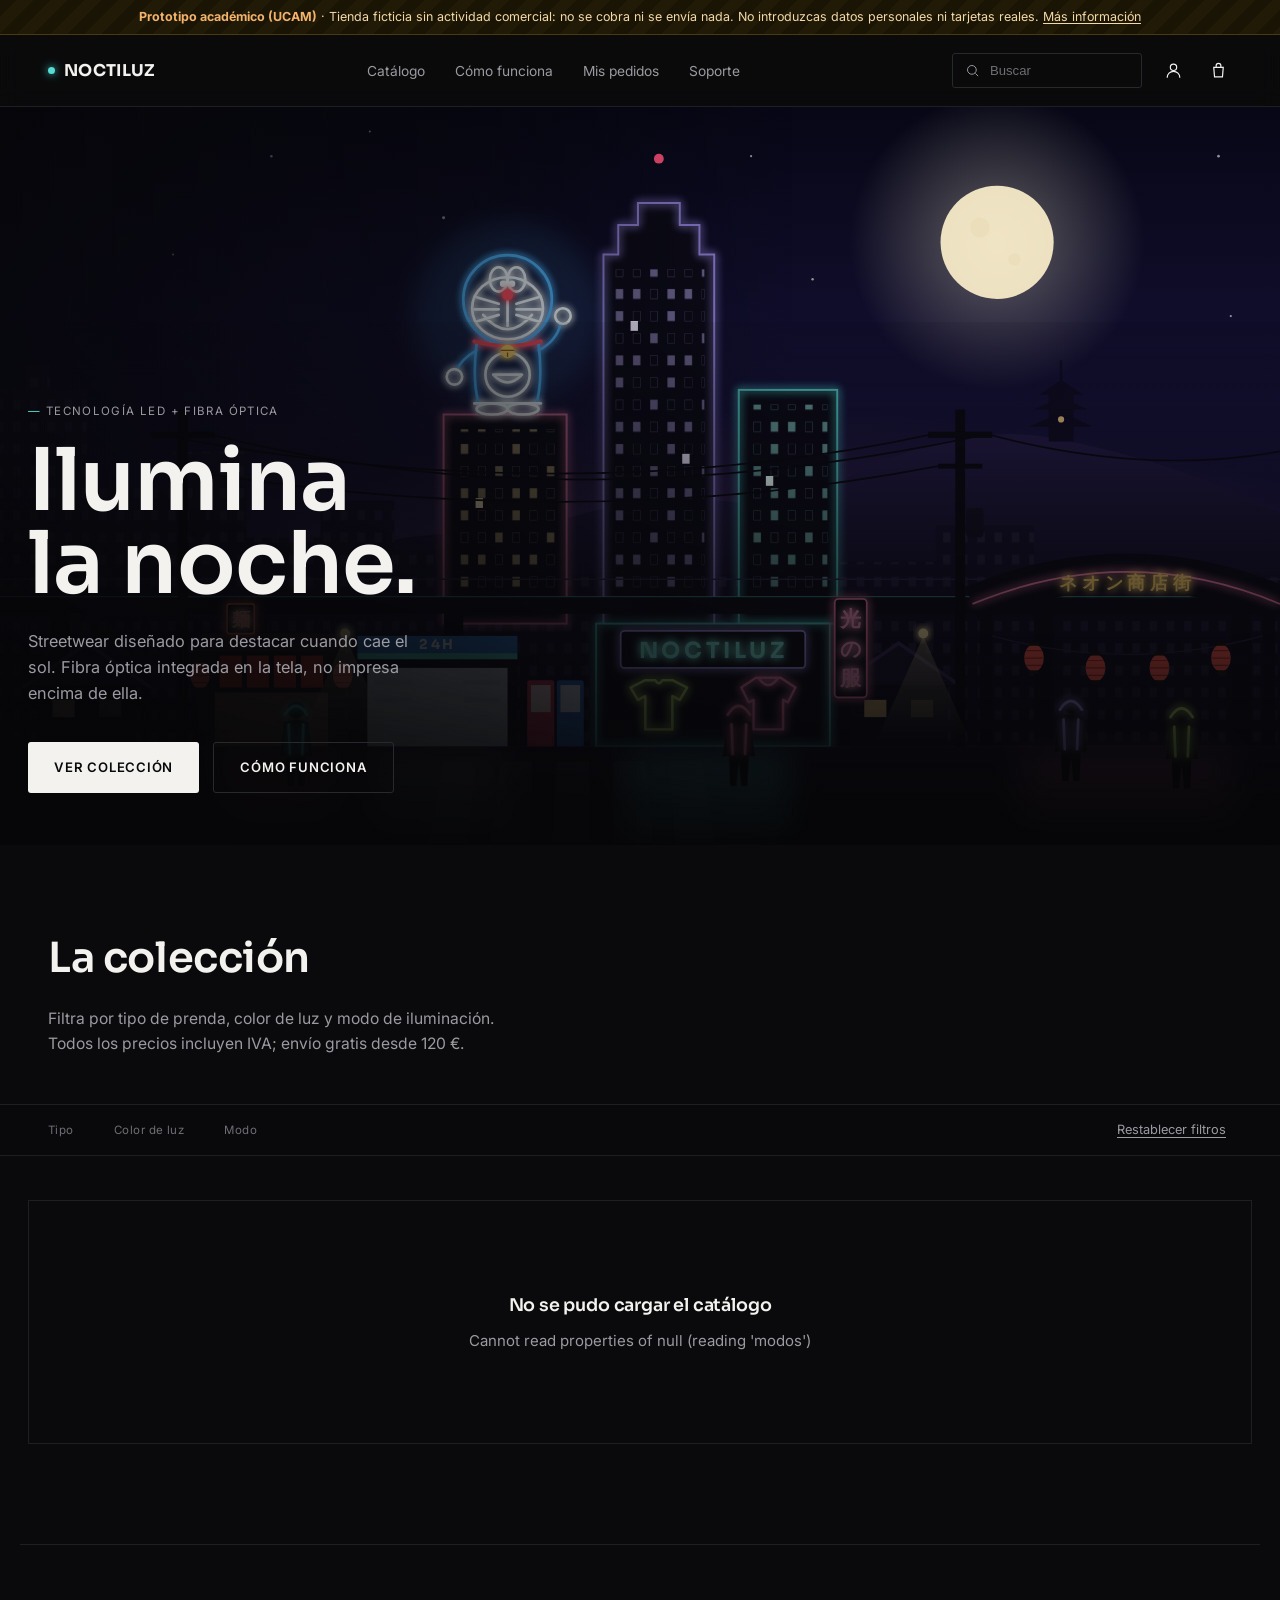
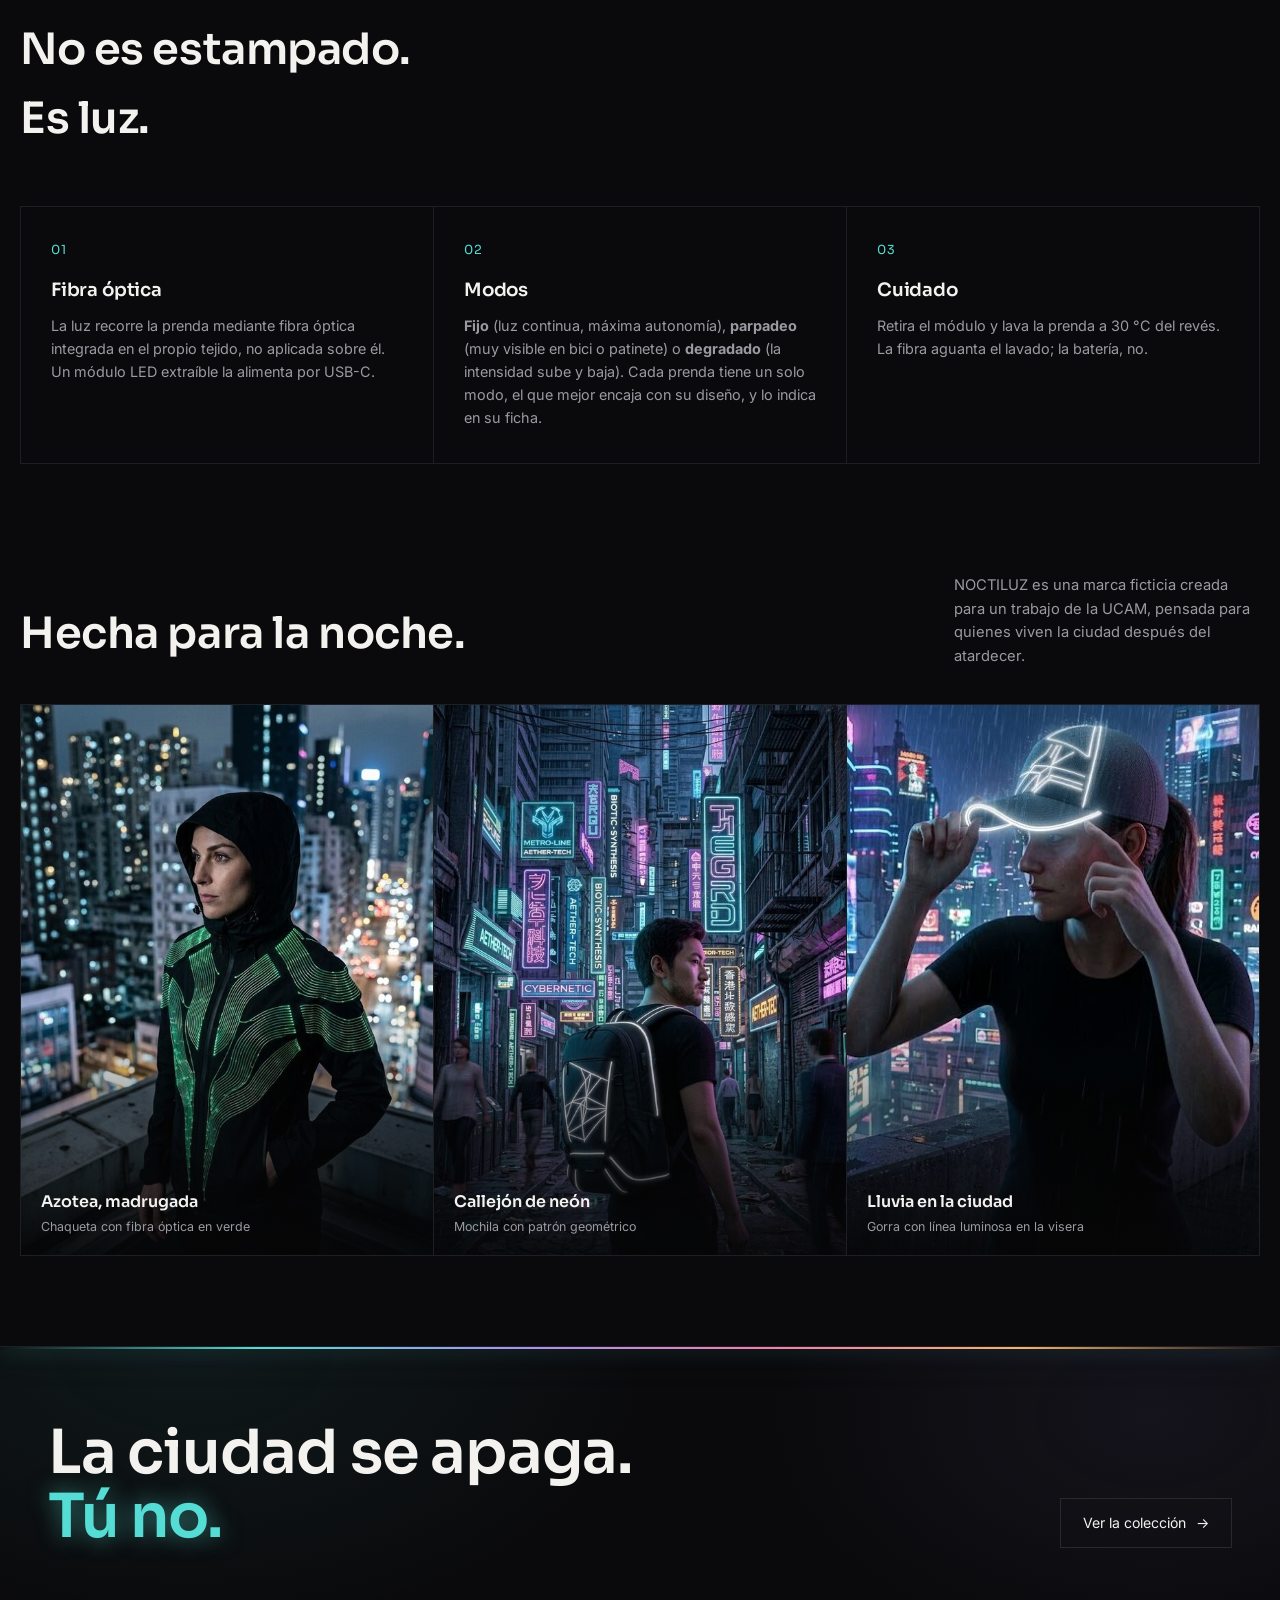
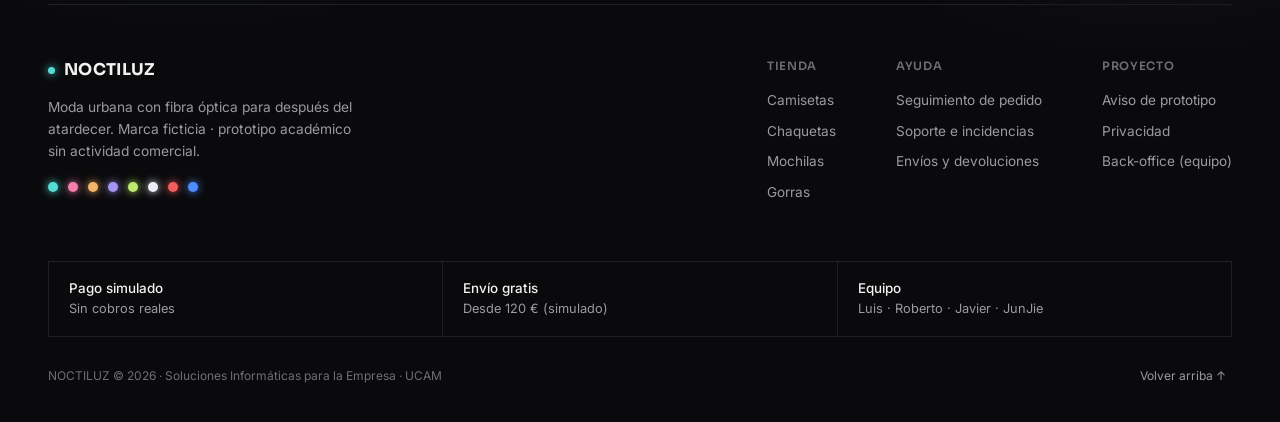
==== commit c361b37e: "Pone fotos reales en «Hecha para la noche» y renueva el pie de página Las tres escenas dibujadas de " ====
--- a/public_html/index.html
+++ b/public_html/index.html
@@ -431,43 +431,38 @@
       <p>NOCTILUZ es una marca ficticia creada para un trabajo de la UCAM, pensada para quienes viven la ciudad después del atardecer.</p>
     </div>
     <div class="editorial-grid">
-      <div class="escene scene">
-        <div class="sky-glow"></div><div class="skyline"></div><div class="ground"></div>
-        <svg class="figure-svg" viewBox="0 0 200 340" style="position:absolute;left:50%;bottom:0;transform:translateX(-50%);height:88%;--sc:#F3B36B" aria-hidden="true">
-          <path class="fig-body" d="M100 46c15 0 26 12 26 27 0 13-8 23-18 26l5 11c24 6 41 24 45 49l11 96c2 15-9 28-24 28H55c-15 0-26-13-24-28l11-96c4-25 21-43 45-49l5-11c-10-3-18-13-18-26 0-15 11-27 26-27z"/>
-          <circle class="fig-body" cx="100" cy="62" r="22"/>
-          <path class="fig-seam" stroke="#F3B36B" d="M80 118C92 172 86 236 98 292"/>
-        </svg>
-        <span class="cap">Paseo nocturno, ciudad</span>
-      </div>
-      <div class="escene scene">
-        <div class="sky-glow" style="background:radial-gradient(circle at 30% 20%, rgba(242,127,170,.12), transparent 45%), radial-gradient(circle at 70% 60%, rgba(85,220,212,.08), transparent 40%);"></div>
-        <svg class="figure-svg" viewBox="0 0 200 340" style="position:absolute;left:50%;bottom:0;transform:translateX(-50%);height:82%;--sc:#F27FAA" aria-hidden="true">
-          <path class="fig-body" d="M100 46c15 0 26 12 26 27 0 13-8 23-18 26l5 11c24 6 41 24 45 49l11 96c2 15-9 28-24 28H55c-15 0-26-13-24-28l11-96c4-25 21-43 45-49l5-11c-10-3-18-13-18-26 0-15 11-27 26-27z"/>
-          <circle class="fig-body" cx="100" cy="62" r="22"/>
-          <path class="fig-seam" stroke="#F27FAA" d="M80 118C92 172 86 236 98 292"/>
-        </svg>
-        <span class="cap">Rooftop, madrugada</span>
-      </div>
-      <div class="escene scene" style="display:flex; align-items:center; justify-content:center;">
-        <svg viewBox="0 0 220 220" style="width:70%; height:70%;" aria-hidden="true">
-          <path fill="none" stroke="#A594F2" stroke-width="3" stroke-linecap="round" opacity=".9" style="filter:drop-shadow(0 0 10px #A594F2) drop-shadow(0 0 3px #A594F2);" d="M20 40C70 20 60 100 110 90S170 40 200 60"/>
-          <path fill="none" stroke="#A594F2" stroke-width="3" stroke-linecap="round" opacity=".5" d="M20 140C70 120 60 200 110 190S170 140 200 160"/>
-        </svg>
-        <span class="cap">Detalle, fibra óptica encendida</span>
-      </div>
+      <figure class="escene">
+        <img src="assets/img/editorial/chaqueta-azotea.jpg" alt="Mujer en una azotea de noche con una chaqueta negra de fibra óptica verde" loading="lazy">
+        <figcaption class="cap"><b>Azotea, madrugada</b>Chaqueta con fibra óptica en verde</figcaption>
+      </figure>
+      <figure class="escene">
+        <img src="assets/img/editorial/mochila-callejon.jpg" alt="Chico de espaldas en un callejón con neones y una mochila con dibujo geométrico luminoso" loading="lazy">
+        <figcaption class="cap"><b>Callejón de neón</b>Mochila con patrón geométrico</figcaption>
+      </figure>
+      <figure class="escene">
+        <img src="assets/img/editorial/gorra-lluvia.jpg" alt="Mujer bajo la lluvia ajustándose una gorra con la visera iluminada" loading="lazy">
+        <figcaption class="cap"><b>Lluvia en la ciudad</b>Gorra con línea luminosa en la visera</figcaption>
+      </figure>
     </div>
   </section>
 </main>
 
 <main id="vista-pagina" class="wrap" hidden></main>
 
-<footer>
+<footer class="pie">
+  <div class="pie-luz" aria-hidden="true"></div>
   <div class="wrap">
+    <div class="pie-lema">
+      <p class="pie-titulo">La ciudad se apaga.<br><span>Tú no.</span></p>
+      <a class="pie-cta" href="#/catalogo">Ver la colección <span aria-hidden="true">→</span></a>
+    </div>
     <div class="footer-top">
       <div class="footer-brand">
         <div class="logo"><span class="logo-dot"></span>NOCTILUZ</div>
-        <p>Moda urbana para después del atardecer. Marca ficticia · prototipo académico sin actividad comercial.</p>
+        <p>Moda urbana con fibra óptica para después del atardecer. Marca ficticia · prototipo académico sin actividad comercial.</p>
+        <ul class="pie-colores" aria-label="Colores de luz">
+          <li style="--c:var(--cian)" title="Cian"></li><li style="--c:var(--rosa)" title="Rosa"></li><li style="--c:var(--ambar)" title="Ámbar"></li><li style="--c:var(--violeta)" title="Violeta"></li><li style="--c:var(--lima)" title="Verde lima"></li><li style="--c:var(--blanco)" title="Blanco frío"></li><li style="--c:#F25C5C" title="Rojo neón"></li><li style="--c:#4D8DFF" title="Azul"></li>
+        </ul>
       </div>
       <div class="footer-cols">
         <div class="footer-col">
@@ -491,9 +486,14 @@
         </div>
       </div>
     </div>
+    <div class="pie-sellos">
+      <span><b>Pago simulado</b>Sin cobros reales</span>
+      <span><b>Envío gratis</b>Desde 120 € (simulado)</span>
+      <span><b>Equipo</b>Luis · Roberto · Javier · JunJie</span>
+    </div>
     <div class="footer-bottom">
       <span>NOCTILUZ © 2026 · Soluciones Informáticas para la Empresa · UCAM</span>
-      <span>Tienda de demostración — sin pagos ni envíos reales</span>
+      <button type="button" class="pie-arriba" data-arriba>Volver arriba ↑</button>
     </div>
   </div>
 </footer>
--- a/public_html/assets/css/tienda.css
+++ b/public_html/assets/css/tienda.css
@@ -182,10 +182,14 @@
 .editorial-head{display:flex; justify-content:space-between; align-items:flex-end; gap:20px; flex-wrap:wrap; margin-bottom:36px;}
 .editorial-head h2{font-size:clamp(1.9rem,3.6vw,2.7rem);}
 .editorial-head p{color:var(--ink-dim); max-width:34ch; font-size:.92rem;}
-.editorial-grid{display:grid; grid-template-columns:1.2fr 1fr 1fr; gap:1px; background:var(--border-soft); border:1px solid var(--border-soft);}
-@media (max-width:800px){ .editorial-grid{grid-template-columns:1fr;} .escene{aspect-ratio:4/3;} }
-.escene{aspect-ratio:3/4; position:relative;}
-.escene .cap{position:absolute; left:18px; bottom:16px; font-size:.76rem; color:var(--ink-dim); z-index:3;}
+.editorial-grid{display:grid; grid-template-columns:repeat(3,1fr); gap:1px; background:var(--border-soft); border:1px solid var(--border-soft);}
+@media (max-width:800px){ .editorial-grid{grid-template-columns:1fr;} .escene{aspect-ratio:4/5;} }
+.escene{aspect-ratio:3/4; position:relative; margin:0; overflow:hidden; background:var(--bg-alt);}
+.escene img{width:100%; height:100%; object-fit:cover; transition:transform .8s ease, filter .8s ease; filter:saturate(.92);}
+.escene:hover img{transform:scale(1.04); filter:saturate(1.1);}
+.escene::after{content:""; position:absolute; inset:auto 0 0; height:45%; pointer-events:none; background:linear-gradient(to top, rgba(6,6,7,.92), transparent);}
+.escene .cap{position:absolute; left:20px; right:20px; bottom:18px; font-size:.78rem; color:var(--ink-dim); z-index:3;}
+.escene .cap b{display:block; font-family:'Sora',system-ui,sans-serif; font-weight:600; font-size:1rem; color:var(--ink); margin-bottom:2px;}
 
 /* ============ PÁGINAS INTERIORES ============ */
 #vista-pagina{padding-top:36px; padding-bottom:100px; min-height:60vh;}
@@ -291,14 +295,32 @@
 .legal ul{padding-left:20px;}
 
 /* ============ FOOTER ============ */
-footer{border-top:1px solid var(--border-soft); padding:64px 0 40px;}
-.footer-top{display:flex; justify-content:space-between; flex-wrap:wrap; gap:44px;}
-.footer-brand p{color:var(--ink-dim); font-size:.86rem; margin-top:12px; max-width:32ch;}
+footer.pie{position:relative; border-top:1px solid var(--border-soft); padding:0 0 36px; overflow:hidden;
+  background:radial-gradient(ellipse 60% 70% at 15% 0%, rgba(85,220,212,.07), transparent 60%), radial-gradient(ellipse 50% 60% at 90% 10%, rgba(165,148,242,.07), transparent 60%), var(--bg);}
+.pie-luz{height:2px; background:linear-gradient(90deg, transparent, var(--cian), var(--violeta), var(--rosa), var(--ambar), transparent);
+  box-shadow:0 0 18px rgba(85,220,212,.55), 0 0 40px rgba(165,148,242,.35); animation:pie-pulso 6s ease-in-out infinite;}
+@keyframes pie-pulso{50%{opacity:.45;}}
+@media (prefers-reduced-motion:reduce){ .pie-luz{animation:none;} .escene img{transition:none;} }
+.pie-lema{display:flex; justify-content:space-between; align-items:flex-end; flex-wrap:wrap; gap:24px; padding:72px 0 56px; border-bottom:1px solid var(--border-soft);}
+.pie-titulo{font-family:'Sora',system-ui,sans-serif; font-weight:600; font-size:clamp(2rem,5.5vw,3.8rem); line-height:1.05; letter-spacing:-0.02em;}
+.pie-titulo span{color:var(--cian); text-shadow:0 0 22px rgba(85,220,212,.55);}
+.pie-cta{display:inline-flex; align-items:center; gap:10px; border:1px solid var(--border); padding:13px 22px; font-size:.88rem; transition:border-color .2s, box-shadow .2s;}
+.pie-cta:hover{border-color:var(--cian); box-shadow:0 0 0 1px var(--cian), 0 0 24px rgba(85,220,212,.25);}
+.footer-top{display:flex; justify-content:space-between; flex-wrap:wrap; gap:44px; padding-top:52px;}
+.footer-brand p{color:var(--ink-dim); font-size:.86rem; margin-top:12px; max-width:34ch;}
+.pie-colores{display:flex; gap:10px; list-style:none; padding:0; margin:20px 0 0;}
+.pie-colores li{width:10px; height:10px; border-radius:50%; background:var(--c); box-shadow:0 0 8px var(--c);}
 .footer-cols{display:flex; gap:60px; flex-wrap:wrap;}
 .footer-col h4{font-size:.72rem; letter-spacing:0.06em; color:var(--ink-faint); margin-bottom:14px; text-transform:uppercase;}
-.footer-col a, .footer-col p{display:block; font-size:.85rem; color:var(--ink-dim); margin-bottom:9px;}
-.footer-col a:hover{color:var(--ink);}
-.footer-bottom{margin-top:48px; padding-top:22px; border-top:1px solid var(--border-soft); display:flex; justify-content:space-between; flex-wrap:wrap; gap:10px; font-size:.75rem; color:var(--ink-faint);}
+.footer-col a, .footer-col p{display:block; font-size:.85rem; color:var(--ink-dim); margin-bottom:9px; transition:color .2s, transform .2s;}
+.footer-col a:hover{color:var(--ink); transform:translateX(3px);}
+.pie-sellos{display:grid; grid-template-columns:repeat(3,1fr); gap:1px; margin-top:48px; background:var(--border-soft); border:1px solid var(--border-soft);}
+.pie-sellos span{background:var(--bg); padding:16px 20px; font-size:.8rem; color:var(--ink-dim);}
+.pie-sellos b{display:block; color:var(--ink); font-weight:500; font-size:.84rem;}
+@media (max-width:700px){ .pie-sellos{grid-template-columns:1fr;} .footer-cols{gap:36px;} }
+.footer-bottom{margin-top:28px; display:flex; justify-content:space-between; align-items:center; flex-wrap:wrap; gap:10px; font-size:.75rem; color:var(--ink-faint);}
+.pie-arriba{font-size:.75rem; color:var(--ink-dim);}
+.pie-arriba:hover{color:var(--cian);}
 
 /* ============ CARRITO ============ */
 .scrim{position:fixed; inset:0; background:rgba(4,4,5,0.6); z-index:80; opacity:0; pointer-events:none; transition:opacity .25s;}
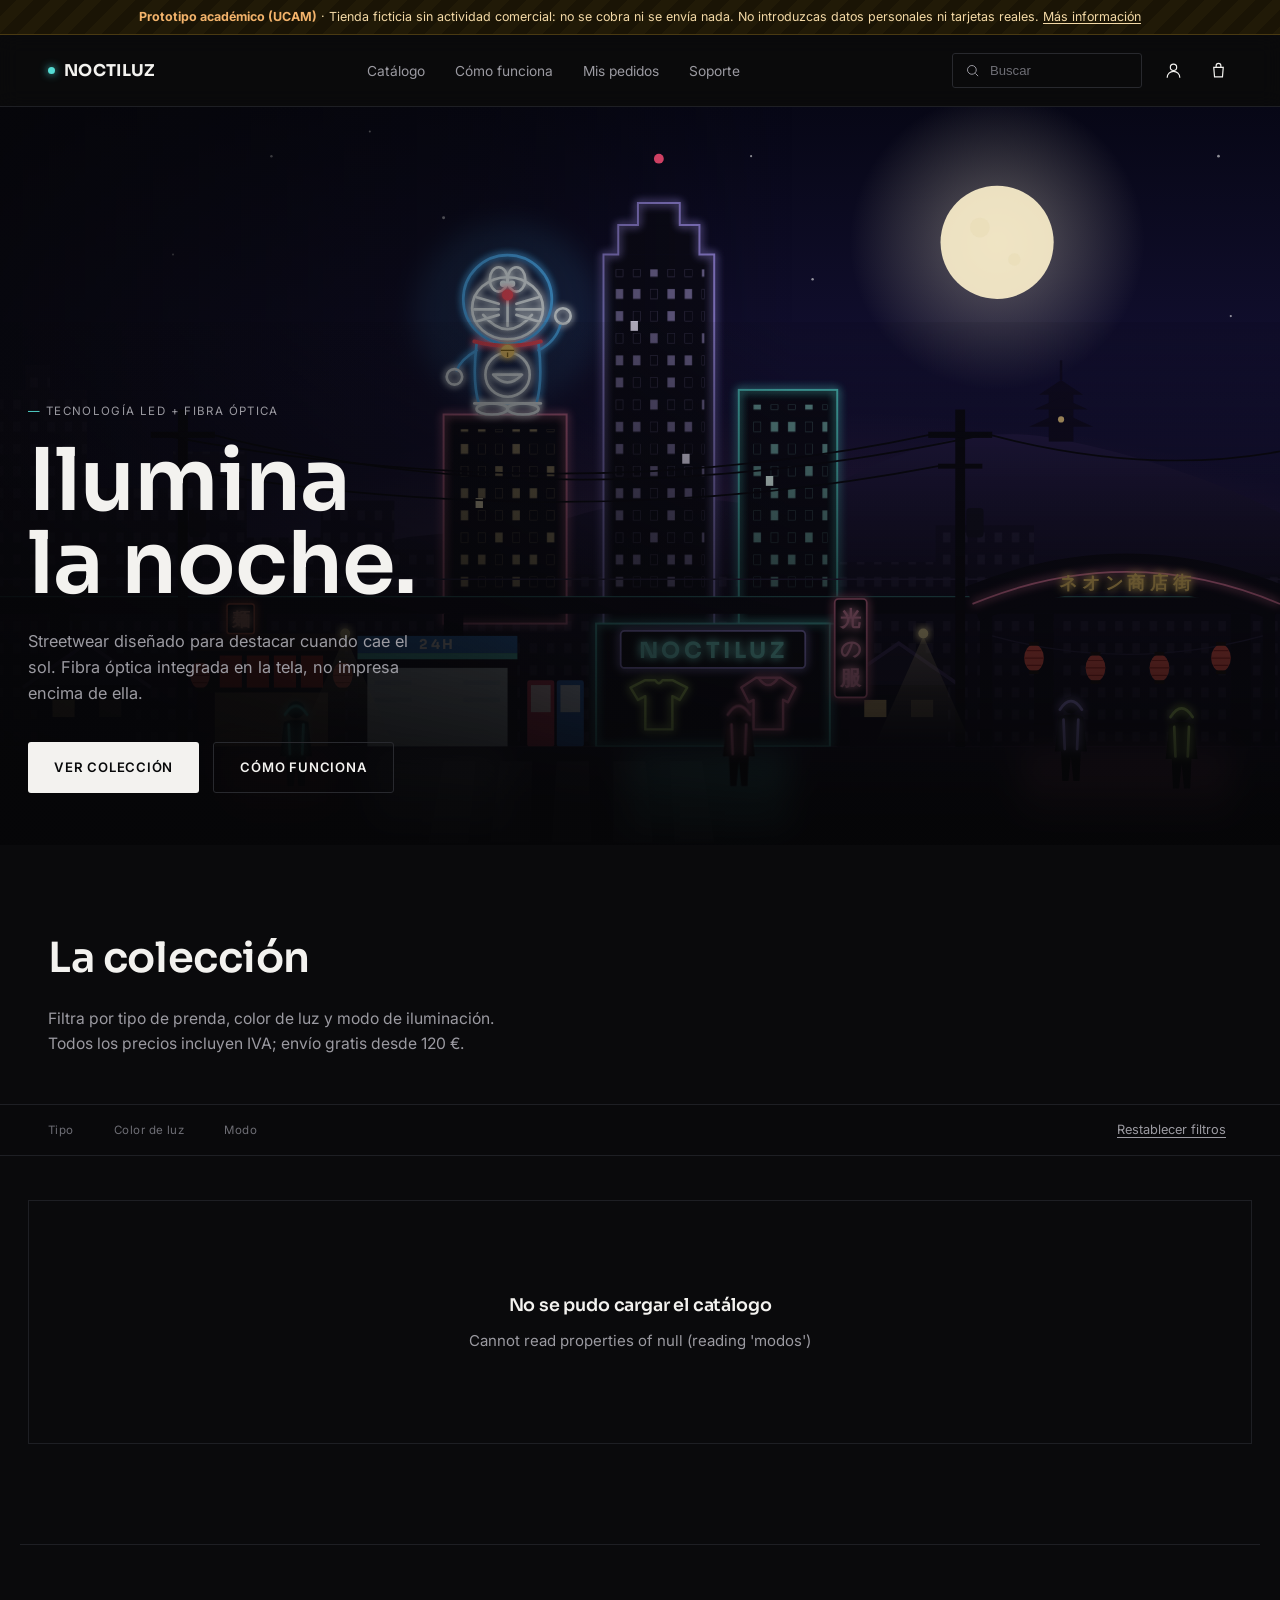
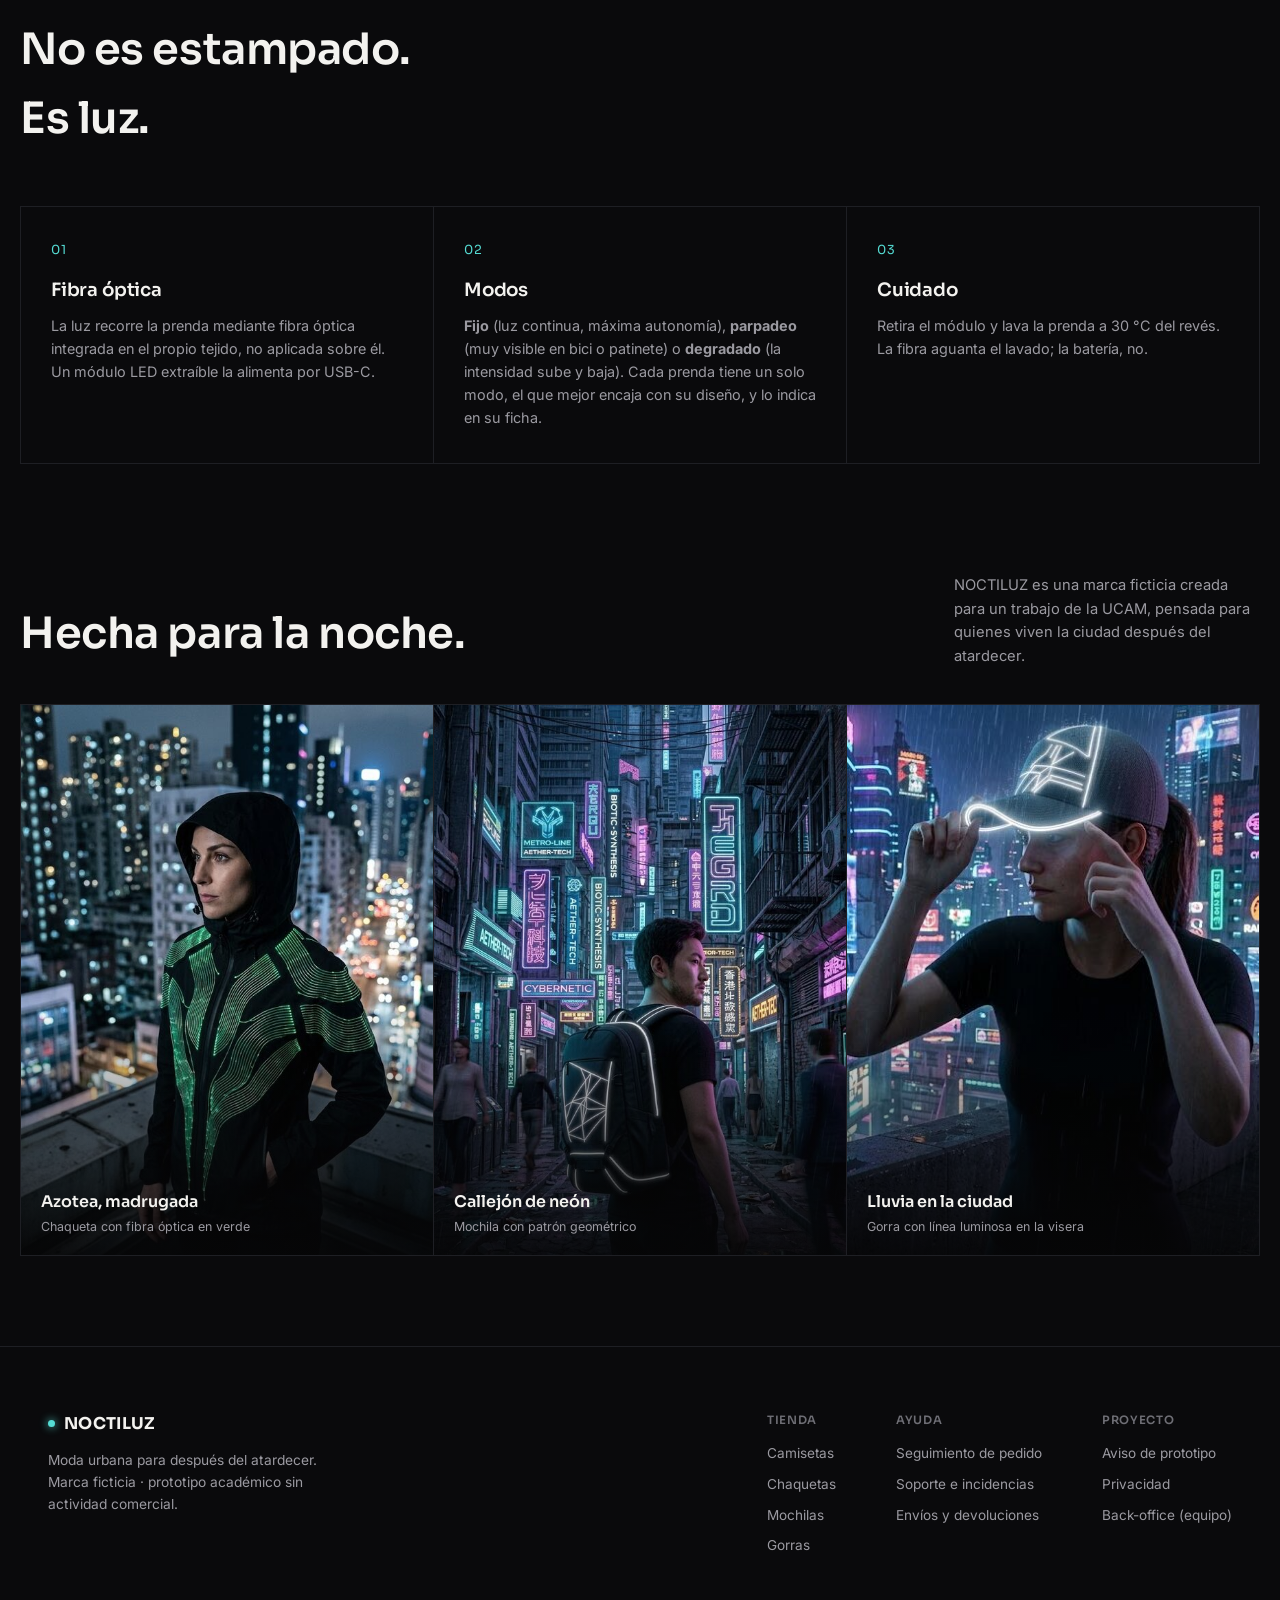
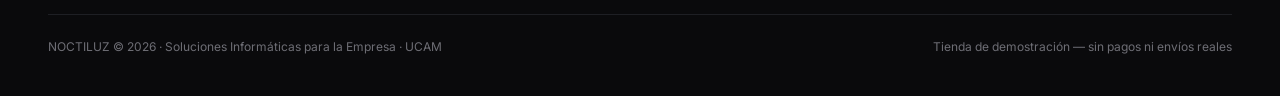
==== commit a7b4b9af: "Pone fotos a las chaquetas y devuelve el pie de página al diseño anterior La Chaqueta Circuito viole" ====
--- a/public_html/index.html
+++ b/public_html/index.html
@@ -449,20 +449,12 @@
 
 <main id="vista-pagina" class="wrap" hidden></main>
 
-<footer class="pie">
-  <div class="pie-luz" aria-hidden="true"></div>
+<footer>
   <div class="wrap">
-    <div class="pie-lema">
-      <p class="pie-titulo">La ciudad se apaga.<br><span>Tú no.</span></p>
-      <a class="pie-cta" href="#/catalogo">Ver la colección <span aria-hidden="true">→</span></a>
-    </div>
     <div class="footer-top">
       <div class="footer-brand">
         <div class="logo"><span class="logo-dot"></span>NOCTILUZ</div>
-        <p>Moda urbana con fibra óptica para después del atardecer. Marca ficticia · prototipo académico sin actividad comercial.</p>
-        <ul class="pie-colores" aria-label="Colores de luz">
-          <li style="--c:var(--cian)" title="Cian"></li><li style="--c:var(--rosa)" title="Rosa"></li><li style="--c:var(--ambar)" title="Ámbar"></li><li style="--c:var(--violeta)" title="Violeta"></li><li style="--c:var(--lima)" title="Verde lima"></li><li style="--c:var(--blanco)" title="Blanco frío"></li><li style="--c:#F25C5C" title="Rojo neón"></li><li style="--c:#4D8DFF" title="Azul"></li>
-        </ul>
+        <p>Moda urbana para después del atardecer. Marca ficticia · prototipo académico sin actividad comercial.</p>
       </div>
       <div class="footer-cols">
         <div class="footer-col">
@@ -486,14 +478,9 @@
         </div>
       </div>
     </div>
-    <div class="pie-sellos">
-      <span><b>Pago simulado</b>Sin cobros reales</span>
-      <span><b>Envío gratis</b>Desde 120 € (simulado)</span>
-      <span><b>Equipo</b>Luis · Roberto · Javier · JunJie</span>
-    </div>
     <div class="footer-bottom">
       <span>NOCTILUZ © 2026 · Soluciones Informáticas para la Empresa · UCAM</span>
-      <button type="button" class="pie-arriba" data-arriba>Volver arriba ↑</button>
+      <span>Tienda de demostración — sin pagos ni envíos reales</span>
     </div>
   </div>
 </footer>
--- a/public_html/assets/css/tienda.css
+++ b/public_html/assets/css/tienda.css
@@ -295,32 +295,14 @@
 .legal ul{padding-left:20px;}
 
 /* ============ FOOTER ============ */
-footer.pie{position:relative; border-top:1px solid var(--border-soft); padding:0 0 36px; overflow:hidden;
-  background:radial-gradient(ellipse 60% 70% at 15% 0%, rgba(85,220,212,.07), transparent 60%), radial-gradient(ellipse 50% 60% at 90% 10%, rgba(165,148,242,.07), transparent 60%), var(--bg);}
-.pie-luz{height:2px; background:linear-gradient(90deg, transparent, var(--cian), var(--violeta), var(--rosa), var(--ambar), transparent);
-  box-shadow:0 0 18px rgba(85,220,212,.55), 0 0 40px rgba(165,148,242,.35); animation:pie-pulso 6s ease-in-out infinite;}
-@keyframes pie-pulso{50%{opacity:.45;}}
-@media (prefers-reduced-motion:reduce){ .pie-luz{animation:none;} .escene img{transition:none;} }
-.pie-lema{display:flex; justify-content:space-between; align-items:flex-end; flex-wrap:wrap; gap:24px; padding:72px 0 56px; border-bottom:1px solid var(--border-soft);}
-.pie-titulo{font-family:'Sora',system-ui,sans-serif; font-weight:600; font-size:clamp(2rem,5.5vw,3.8rem); line-height:1.05; letter-spacing:-0.02em;}
-.pie-titulo span{color:var(--cian); text-shadow:0 0 22px rgba(85,220,212,.55);}
-.pie-cta{display:inline-flex; align-items:center; gap:10px; border:1px solid var(--border); padding:13px 22px; font-size:.88rem; transition:border-color .2s, box-shadow .2s;}
-.pie-cta:hover{border-color:var(--cian); box-shadow:0 0 0 1px var(--cian), 0 0 24px rgba(85,220,212,.25);}
-.footer-top{display:flex; justify-content:space-between; flex-wrap:wrap; gap:44px; padding-top:52px;}
-.footer-brand p{color:var(--ink-dim); font-size:.86rem; margin-top:12px; max-width:34ch;}
-.pie-colores{display:flex; gap:10px; list-style:none; padding:0; margin:20px 0 0;}
-.pie-colores li{width:10px; height:10px; border-radius:50%; background:var(--c); box-shadow:0 0 8px var(--c);}
+footer{border-top:1px solid var(--border-soft); padding:64px 0 40px;}
+.footer-top{display:flex; justify-content:space-between; flex-wrap:wrap; gap:44px;}
+.footer-brand p{color:var(--ink-dim); font-size:.86rem; margin-top:12px; max-width:32ch;}
 .footer-cols{display:flex; gap:60px; flex-wrap:wrap;}
 .footer-col h4{font-size:.72rem; letter-spacing:0.06em; color:var(--ink-faint); margin-bottom:14px; text-transform:uppercase;}
-.footer-col a, .footer-col p{display:block; font-size:.85rem; color:var(--ink-dim); margin-bottom:9px; transition:color .2s, transform .2s;}
-.footer-col a:hover{color:var(--ink); transform:translateX(3px);}
-.pie-sellos{display:grid; grid-template-columns:repeat(3,1fr); gap:1px; margin-top:48px; background:var(--border-soft); border:1px solid var(--border-soft);}
-.pie-sellos span{background:var(--bg); padding:16px 20px; font-size:.8rem; color:var(--ink-dim);}
-.pie-sellos b{display:block; color:var(--ink); font-weight:500; font-size:.84rem;}
-@media (max-width:700px){ .pie-sellos{grid-template-columns:1fr;} .footer-cols{gap:36px;} }
-.footer-bottom{margin-top:28px; display:flex; justify-content:space-between; align-items:center; flex-wrap:wrap; gap:10px; font-size:.75rem; color:var(--ink-faint);}
-.pie-arriba{font-size:.75rem; color:var(--ink-dim);}
-.pie-arriba:hover{color:var(--cian);}
+.footer-col a, .footer-col p{display:block; font-size:.85rem; color:var(--ink-dim); margin-bottom:9px;}
+.footer-col a:hover{color:var(--ink);}
+.footer-bottom{margin-top:48px; padding-top:22px; border-top:1px solid var(--border-soft); display:flex; justify-content:space-between; flex-wrap:wrap; gap:10px; font-size:.75rem; color:var(--ink-faint);}
 
 /* ============ CARRITO ============ */
 .scrim{position:fixed; inset:0; background:rgba(4,4,5,0.6); z-index:80; opacity:0; pointer-events:none; transition:opacity .25s;}
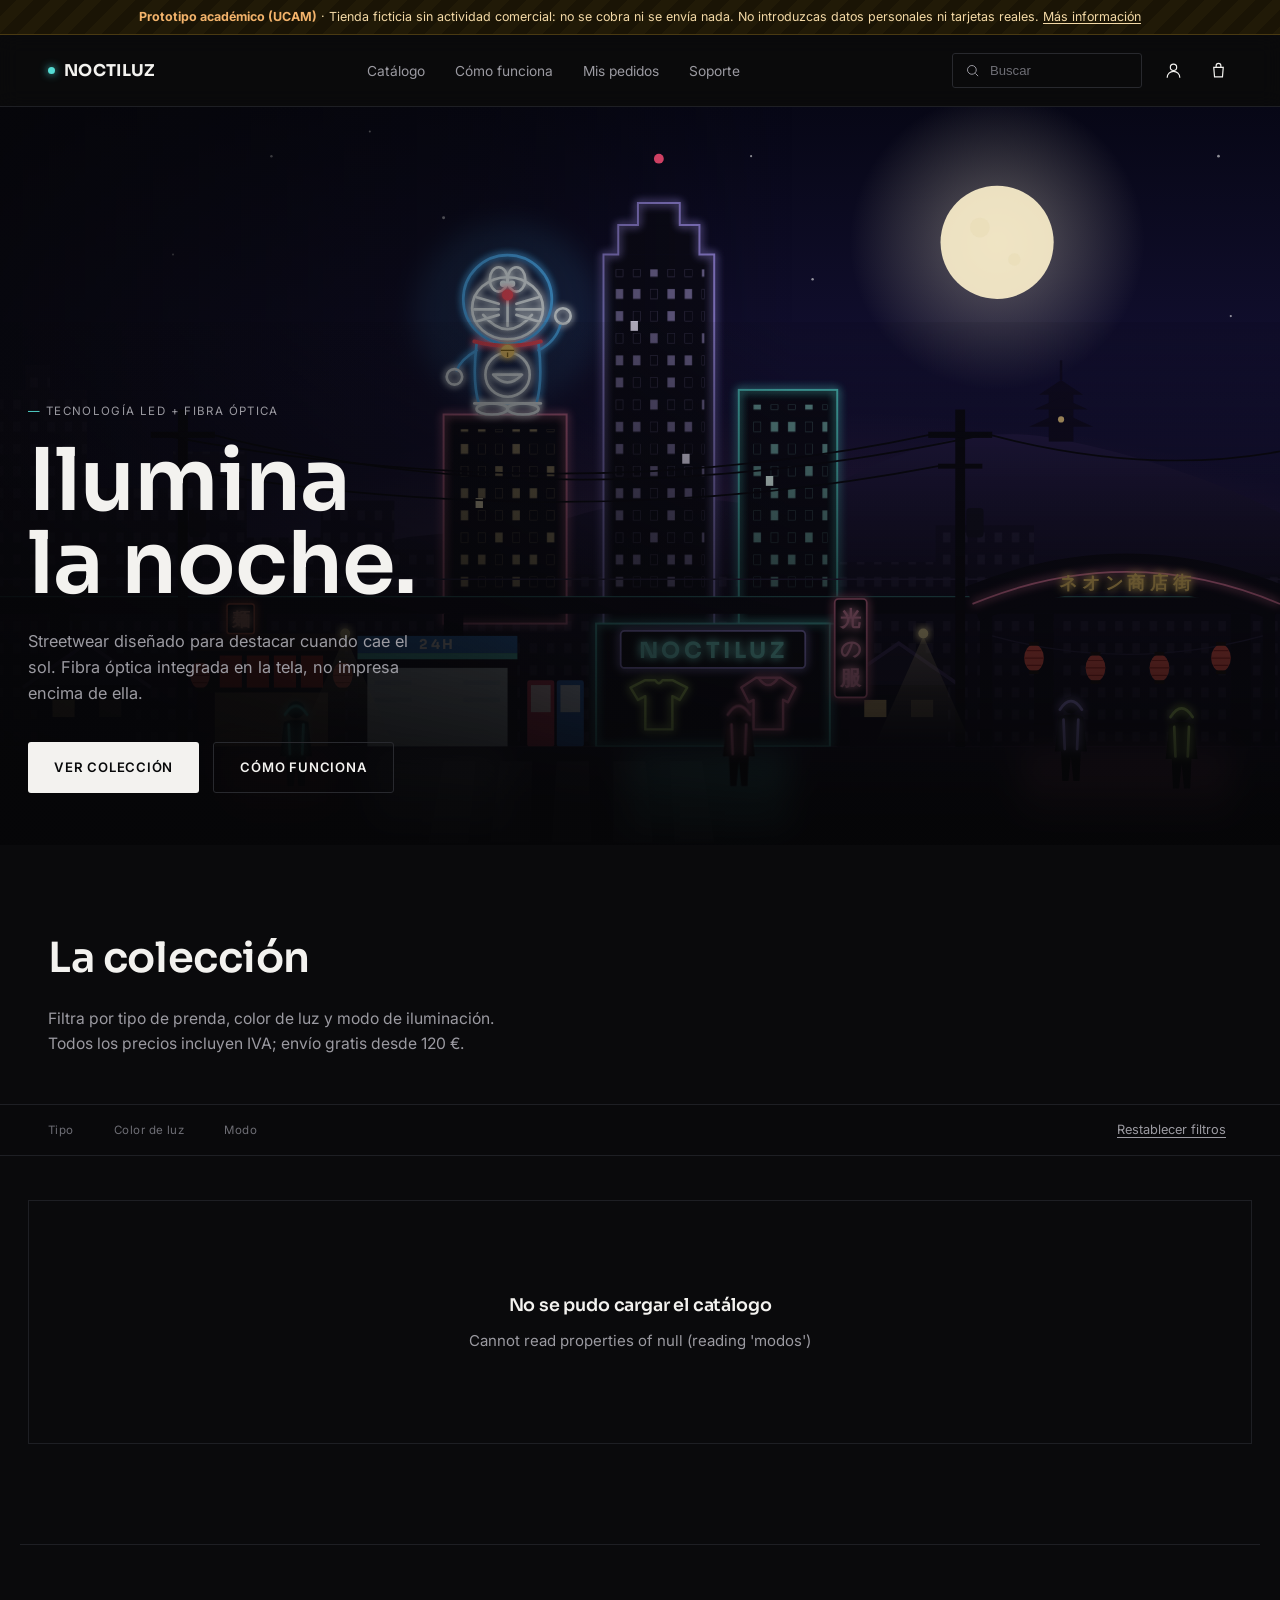
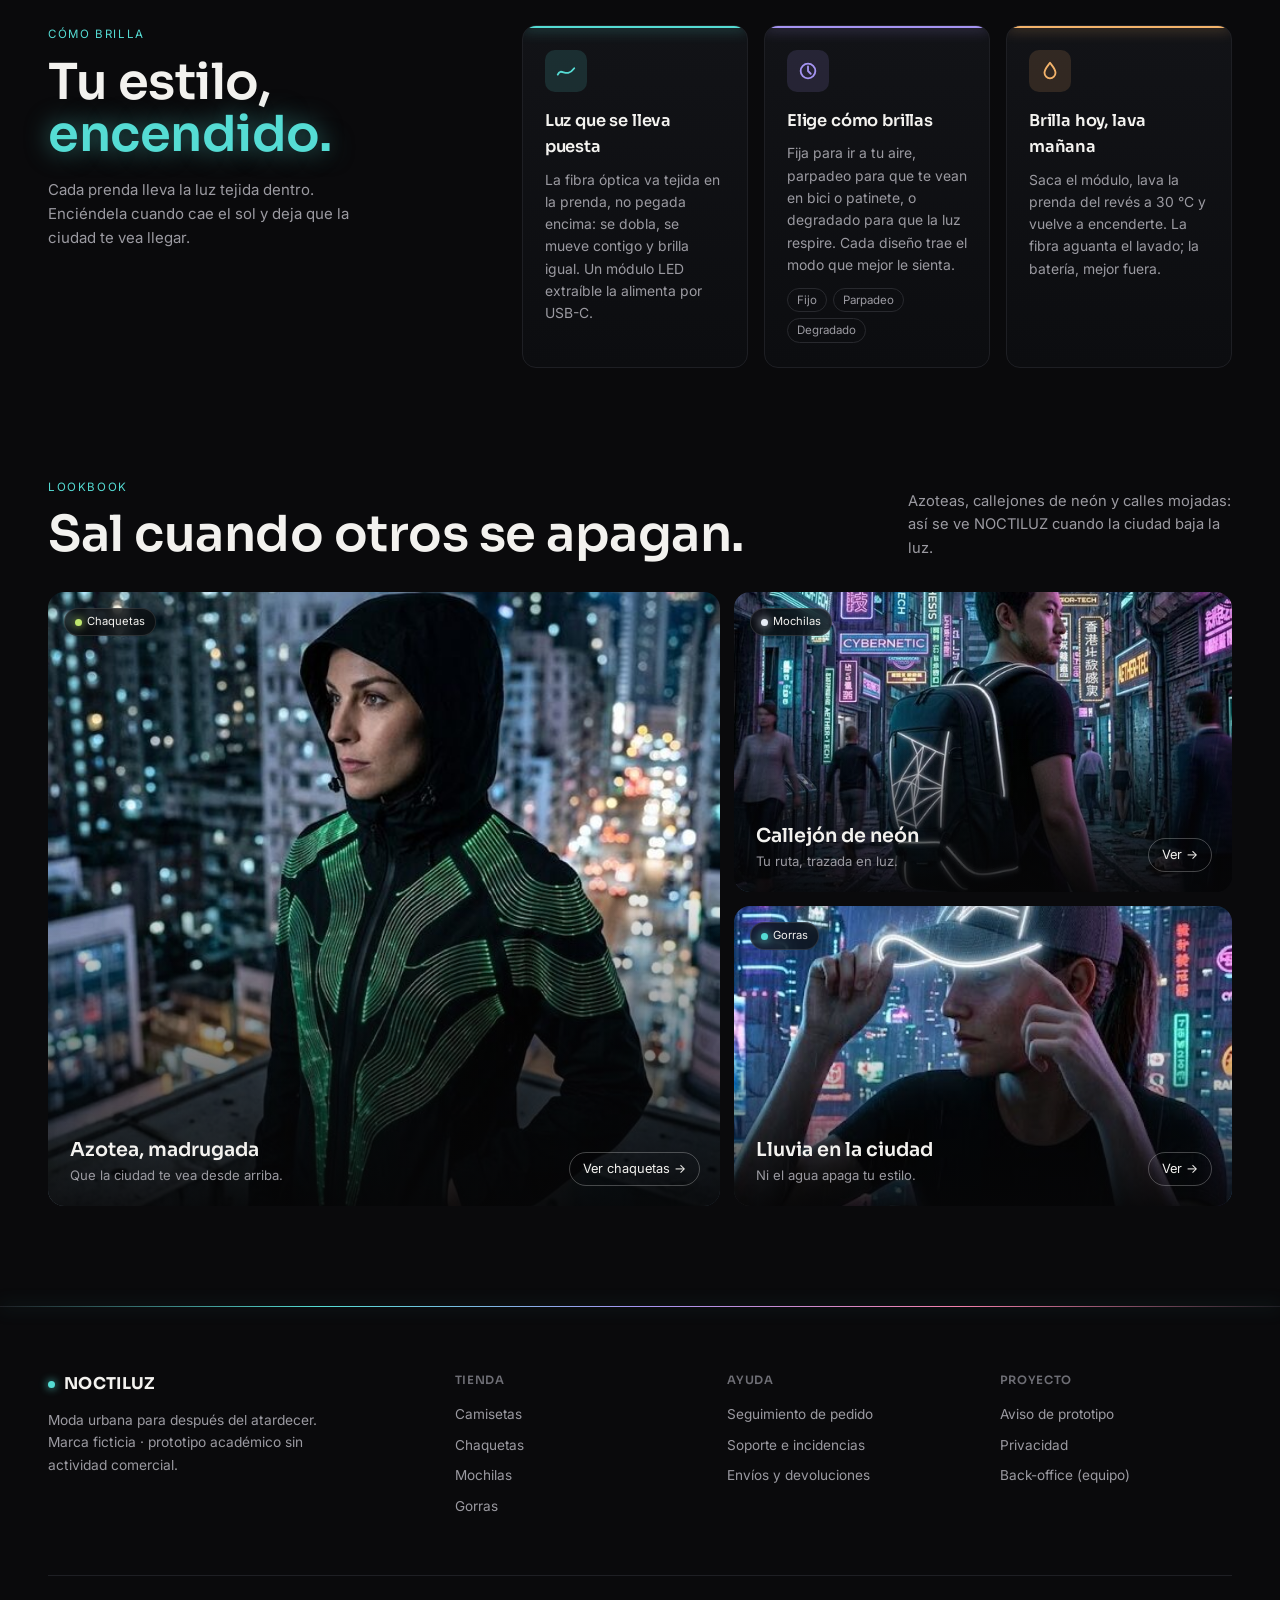
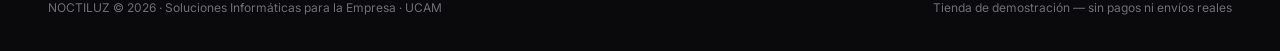
==== commit e4f4fe05: "Renueva «Cómo funciona», el lookbook y el pie de página La sección de cómo funciona pasa a «Tu estil" ====
--- a/public_html/index.html
+++ b/public_html/index.html
@@ -405,43 +405,57 @@
   <div class="grid" id="rejilla"><div class="empty">Cargando catálogo…</div></div>
 
   <section class="wrap how" id="como-funciona">
-    <h2>No es estampado.<br>Es luz.</h2>
+    <div class="how-intro">
+      <span class="kicker">Cómo brilla</span>
+      <h2>Tu estilo,<br><span>encendido.</span></h2>
+      <p>Cada prenda lleva la luz tejida dentro. Enciéndela cuando cae el sol y deja que la ciudad te vea llegar.</p>
+    </div>
     <div class="steps">
-      <div class="step">
-        <div class="step-n">01</div>
-        <h3>Fibra óptica</h3>
-        <p>La luz recorre la prenda mediante fibra óptica integrada en el propio tejido, no aplicada sobre él. Un módulo LED extraíble la alimenta por USB-C.</p>
-      </div>
-      <div class="step">
-        <div class="step-n">02</div>
-        <h3>Modos</h3>
-        <p><strong>Fijo</strong> (luz continua, máxima autonomía), <strong>parpadeo</strong> (muy visible en bici o patinete) o <strong>degradado</strong> (la intensidad sube y baja). Cada prenda tiene un solo modo, el que mejor encaja con su diseño, y lo indica en su ficha.</p>
-      </div>
-      <div class="step">
-        <div class="step-n">03</div>
-        <h3>Cuidado</h3>
-        <p>Retira el módulo y lava la prenda a 30 °C del revés. La fibra aguanta el lavado; la batería, no.</p>
+      <div class="step" style="--c:var(--cian)">
+        <div class="step-ic" aria-hidden="true"><svg viewBox="0 0 24 24"><path d="M3 16c4-9 9 5 18-7"/></svg></div>
+        <h3>Luz que se lleva puesta</h3>
+        <p>La fibra óptica va tejida en la prenda, no pegada encima: se dobla, se mueve contigo y brilla igual. Un módulo LED extraíble la alimenta por USB-C.</p>
+      </div>
+      <div class="step" style="--c:var(--violeta)">
+        <div class="step-ic" aria-hidden="true"><svg viewBox="0 0 24 24"><circle cx="12" cy="12" r="8"/><path d="M12 7v5l3 3"/></svg></div>
+        <h3>Elige cómo brillas</h3>
+        <p>Fija para ir a tu aire, parpadeo para que te vean en bici o patinete, o degradado para que la luz respire. Cada diseño trae el modo que mejor le sienta.</p>
+        <div class="step-modos"><span>Fijo</span><span>Parpadeo</span><span>Degradado</span></div>
+      </div>
+      <div class="step" style="--c:var(--ambar)">
+        <div class="step-ic" aria-hidden="true"><svg viewBox="0 0 24 24"><path d="M12 3c3 4 6 7 6 11a6 6 0 0 1-12 0c0-4 3-7 6-11z"/></svg></div>
+        <h3>Brilla hoy, lava mañana</h3>
+        <p>Saca el módulo, lava la prenda del revés a 30 °C y vuelve a encenderte. La fibra aguanta el lavado; la batería, mejor fuera.</p>
       </div>
     </div>
   </section>
 
   <section class="wrap editorial" id="marca">
     <div class="editorial-head">
-      <h2>Hecha para la noche.</h2>
-      <p>NOCTILUZ es una marca ficticia creada para un trabajo de la UCAM, pensada para quienes viven la ciudad después del atardecer.</p>
+      <div>
+        <span class="kicker">Lookbook</span>
+        <h2>Sal cuando otros se apagan.</h2>
+      </div>
+      <p>Azoteas, callejones de neón y calles mojadas: así se ve NOCTILUZ cuando la ciudad baja la luz.</p>
     </div>
     <div class="editorial-grid">
-      <figure class="escene">
+      <figure class="escene escene-grande">
         <img src="assets/img/editorial/chaqueta-azotea.jpg" alt="Mujer en una azotea de noche con una chaqueta negra de fibra óptica verde" loading="lazy">
-        <figcaption class="cap"><b>Azotea, madrugada</b>Chaqueta con fibra óptica en verde</figcaption>
+        <span class="escene-tag" style="--c:var(--lima)">Chaquetas</span>
+        <figcaption class="cap"><b>Azotea, madrugada</b>Que la ciudad te vea desde arriba.</figcaption>
+        <a class="escene-ver" href="#/catalogo" data-categoria="chaqueta">Ver chaquetas →</a>
       </figure>
       <figure class="escene">
-        <img src="assets/img/editorial/mochila-callejon.jpg" alt="Chico de espaldas en un callejón con neones y una mochila con dibujo geométrico luminoso" loading="lazy">
-        <figcaption class="cap"><b>Callejón de neón</b>Mochila con patrón geométrico</figcaption>
+        <img src="assets/img/editorial/mochila-callejon.jpg" alt="Chico de espaldas en un callejón con neones y una mochila con dibujo geométrico luminoso" loading="lazy" style="object-position:50% 80%">
+        <span class="escene-tag" style="--c:var(--blanco)">Mochilas</span>
+        <figcaption class="cap"><b>Callejón de neón</b>Tu ruta, trazada en luz.</figcaption>
+        <a class="escene-ver" href="#/catalogo" data-categoria="mochila">Ver →</a>
       </figure>
       <figure class="escene">
-        <img src="assets/img/editorial/gorra-lluvia.jpg" alt="Mujer bajo la lluvia ajustándose una gorra con la visera iluminada" loading="lazy">
-        <figcaption class="cap"><b>Lluvia en la ciudad</b>Gorra con línea luminosa en la visera</figcaption>
+        <img src="assets/img/editorial/gorra-lluvia.jpg" alt="Mujer bajo la lluvia ajustándose una gorra con la visera iluminada" loading="lazy" style="object-position:50% 25%">
+        <span class="escene-tag" style="--c:var(--cian)">Gorras</span>
+        <figcaption class="cap"><b>Lluvia en la ciudad</b>Ni el agua apaga tu estilo.</figcaption>
+        <a class="escene-ver" href="#/catalogo" data-categoria="gorra">Ver →</a>
       </figure>
     </div>
   </section>
--- a/public_html/assets/css/tienda.css
+++ b/public_html/assets/css/tienda.css
@@ -170,26 +170,40 @@
 .empty button{margin-top:16px; color:var(--cian); text-decoration:underline; text-underline-offset:3px;}
 
 /* ============ CÓMO FUNCIONA / MARCA ============ */
-.how{padding:70px 0 90px; border-top:1px solid var(--border-soft);}
-.how h2{font-size:clamp(1.9rem,3.6vw,2.7rem); max-width:14ch;}
-.steps{margin-top:52px; display:grid; grid-template-columns:repeat(3,1fr); gap:1px; background:var(--border-soft); border:1px solid var(--border-soft);}
-@media (max-width:800px){ .steps{grid-template-columns:1fr;} }
-.step{background:var(--bg); padding:34px 30px;}
-.step-n{font-family:'Sora'; font-size:.78rem; color:var(--cian); letter-spacing:0.05em;}
-.step h3{margin-top:14px; font-size:1.15rem;}
-.step p{margin-top:10px; color:var(--ink-dim); font-size:.9rem;}
-.editorial{padding:20px 0 90px;}
-.editorial-head{display:flex; justify-content:space-between; align-items:flex-end; gap:20px; flex-wrap:wrap; margin-bottom:36px;}
-.editorial-head h2{font-size:clamp(1.9rem,3.6vw,2.7rem);}
-.editorial-head p{color:var(--ink-dim); max-width:34ch; font-size:.92rem;}
-.editorial-grid{display:grid; grid-template-columns:repeat(3,1fr); gap:1px; background:var(--border-soft); border:1px solid var(--border-soft);}
-@media (max-width:800px){ .editorial-grid{grid-template-columns:1fr;} .escene{aspect-ratio:4/5;} }
-.escene{aspect-ratio:3/4; position:relative; margin:0; overflow:hidden; background:var(--bg-alt);}
-.escene img{width:100%; height:100%; object-fit:cover; transition:transform .8s ease, filter .8s ease; filter:saturate(.92);}
-.escene:hover img{transform:scale(1.04); filter:saturate(1.1);}
-.escene::after{content:""; position:absolute; inset:auto 0 0; height:45%; pointer-events:none; background:linear-gradient(to top, rgba(6,6,7,.92), transparent);}
-.escene .cap{position:absolute; left:20px; right:20px; bottom:18px; font-size:.78rem; color:var(--ink-dim); z-index:3;}
-.escene .cap b{display:block; font-family:'Sora',system-ui,sans-serif; font-weight:600; font-size:1rem; color:var(--ink); margin-bottom:2px;}
+.kicker{display:block; font-size:.72rem; letter-spacing:.14em; text-transform:uppercase; color:var(--cian); margin-bottom:12px;}
+.how{padding-block:80px 90px; border-top:1px solid var(--border-soft); display:grid; grid-template-columns:1fr 1.7fr; gap:56px; align-items:start;}
+@media (max-width:900px){ .how{grid-template-columns:1fr; gap:36px;} }
+.how h2{font-size:clamp(2.1rem,4.2vw,3.1rem); line-height:1.05;}
+.how h2 span{color:var(--cian); text-shadow:0 0 24px rgba(85,220,212,.5);}
+.how-intro p{margin-top:18px; color:var(--ink-dim); max-width:34ch;}
+.steps{display:grid; grid-template-columns:repeat(3,1fr); gap:16px;}
+@media (max-width:700px){ .steps{grid-template-columns:1fr;} }
+.step{position:relative; overflow:hidden; padding:24px 22px; border:1px solid var(--border-soft); border-radius:14px; background:linear-gradient(180deg,#121317,#0c0d10);}
+.step::before{content:""; position:absolute; inset:0 0 auto; height:2px; background:var(--c); box-shadow:0 0 14px var(--c);}
+.step-ic{width:42px; height:42px; border-radius:10px; display:grid; place-items:center; background:color-mix(in srgb, var(--c) 14%, transparent);}
+.step-ic svg{width:22px; height:22px; fill:none; stroke:var(--c); stroke-width:2; stroke-linecap:round; stroke-linejoin:round;}
+.step h3{margin-top:16px; font-size:1.02rem;}
+.step p{margin-top:8px; color:var(--ink-dim); font-size:.87rem;}
+.step-modos{display:flex; flex-wrap:wrap; gap:6px; margin-top:12px;}
+.step-modos span{font-size:.72rem; color:var(--ink-dim); border:1px solid var(--border); border-radius:99px; padding:2px 9px;}
+.editorial{padding-block:20px 100px;}
+.editorial-head{display:flex; justify-content:space-between; align-items:flex-end; gap:20px; flex-wrap:wrap; margin-bottom:32px;}
+.editorial-head h2{font-size:clamp(2.1rem,4.2vw,3.1rem); line-height:1.05;}
+.editorial-head p{color:var(--ink-dim); max-width:36ch; font-size:.92rem;}
+.editorial-grid{display:grid; grid-template-columns:1.35fr 1fr; grid-template-rows:repeat(2, minmax(260px, 300px)); gap:14px;}
+.escene{position:relative; margin:0; overflow:hidden; border-radius:16px; background:var(--bg-alt);}
+.escene-grande{grid-row:span 2;}
+@media (max-width:800px){ .editorial-grid{grid-template-columns:1fr; grid-template-rows:none;} .escene-grande{grid-row:auto;} .escene{aspect-ratio:4/5;} }
+.escene img{width:100%; height:100%; object-fit:cover; transition:transform .8s ease;}
+.escene:hover img{transform:scale(1.04);}
+.escene::after{content:""; position:absolute; inset:0; pointer-events:none; background:linear-gradient(to top, rgba(6,6,7,.9), transparent 55%);}
+.escene .cap{position:absolute; left:22px; right:130px; bottom:20px; font-size:.82rem; color:var(--ink-dim); z-index:3;}
+.escene .cap b{display:block; font-family:'Sora',system-ui,sans-serif; font-weight:600; font-size:1.2rem; color:var(--ink);}
+.escene-tag{position:absolute; top:16px; left:16px; z-index:3; font-size:.7rem; padding:4px 10px 4px 22px; border-radius:99px; background:rgba(10,10,12,.7); backdrop-filter:blur(6px); border:1px solid rgba(255,255,255,.12);}
+.escene-tag::before{content:""; position:absolute; left:10px; top:50%; width:7px; height:7px; margin-top:-3.5px; border-radius:50%; background:var(--c); box-shadow:0 0 8px var(--c);}
+.escene-ver{position:absolute; right:20px; bottom:20px; z-index:3; font-size:.8rem; border:1px solid rgba(255,255,255,.25); padding:6px 13px; border-radius:99px; transition:border-color .2s, box-shadow .2s;}
+.escene-ver:hover{border-color:var(--cian); box-shadow:0 0 16px rgba(85,220,212,.35);}
+@media (prefers-reduced-motion:reduce){ .escene img{transition:none;} }
 
 /* ============ PÁGINAS INTERIORES ============ */
 #vista-pagina{padding-top:36px; padding-bottom:100px; min-height:60vh;}
@@ -295,10 +309,13 @@
 .legal ul{padding-left:20px;}
 
 /* ============ FOOTER ============ */
-footer{border-top:1px solid var(--border-soft); padding:64px 0 40px;}
-.footer-top{display:flex; justify-content:space-between; flex-wrap:wrap; gap:44px;}
+footer{position:relative; border-top:1px solid var(--border-soft); padding:64px 0 34px;}
+footer::before{content:""; position:absolute; left:0; right:0; top:-1px; height:1px; background:linear-gradient(90deg, transparent, var(--cian), var(--violeta), var(--rosa), transparent); box-shadow:0 0 16px rgba(85,220,212,.5);}
+.footer-top{display:grid; grid-template-columns:1.4fr 3fr; gap:44px;}
+@media (max-width:800px){ .footer-top{grid-template-columns:1fr;} }
 .footer-brand p{color:var(--ink-dim); font-size:.86rem; margin-top:12px; max-width:32ch;}
-.footer-cols{display:flex; gap:60px; flex-wrap:wrap;}
+.footer-cols{display:grid; grid-template-columns:repeat(3,1fr); gap:40px;}
+@media (max-width:560px){ .footer-cols{grid-template-columns:1fr 1fr;} }
 .footer-col h4{font-size:.72rem; letter-spacing:0.06em; color:var(--ink-faint); margin-bottom:14px; text-transform:uppercase;}
 .footer-col a, .footer-col p{display:block; font-size:.85rem; color:var(--ink-dim); margin-bottom:9px;}
 .footer-col a:hover{color:var(--ink);}
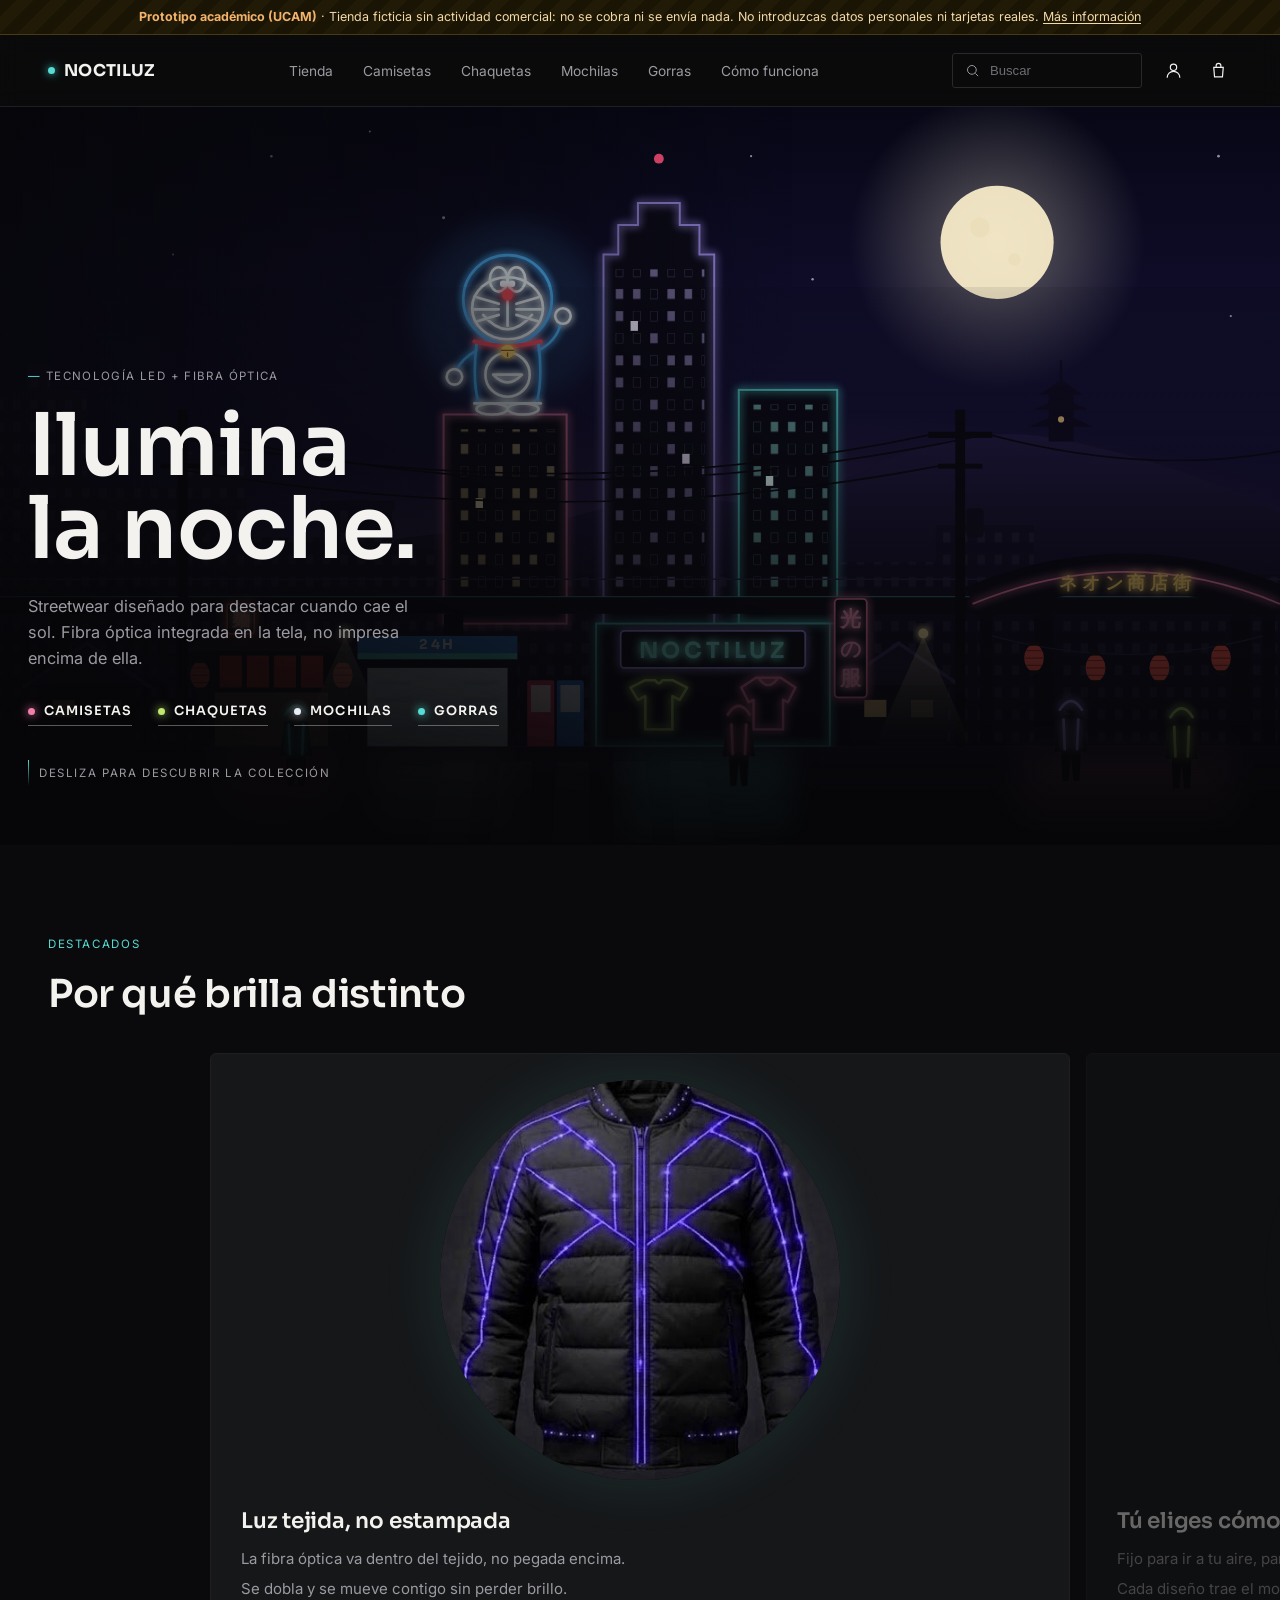
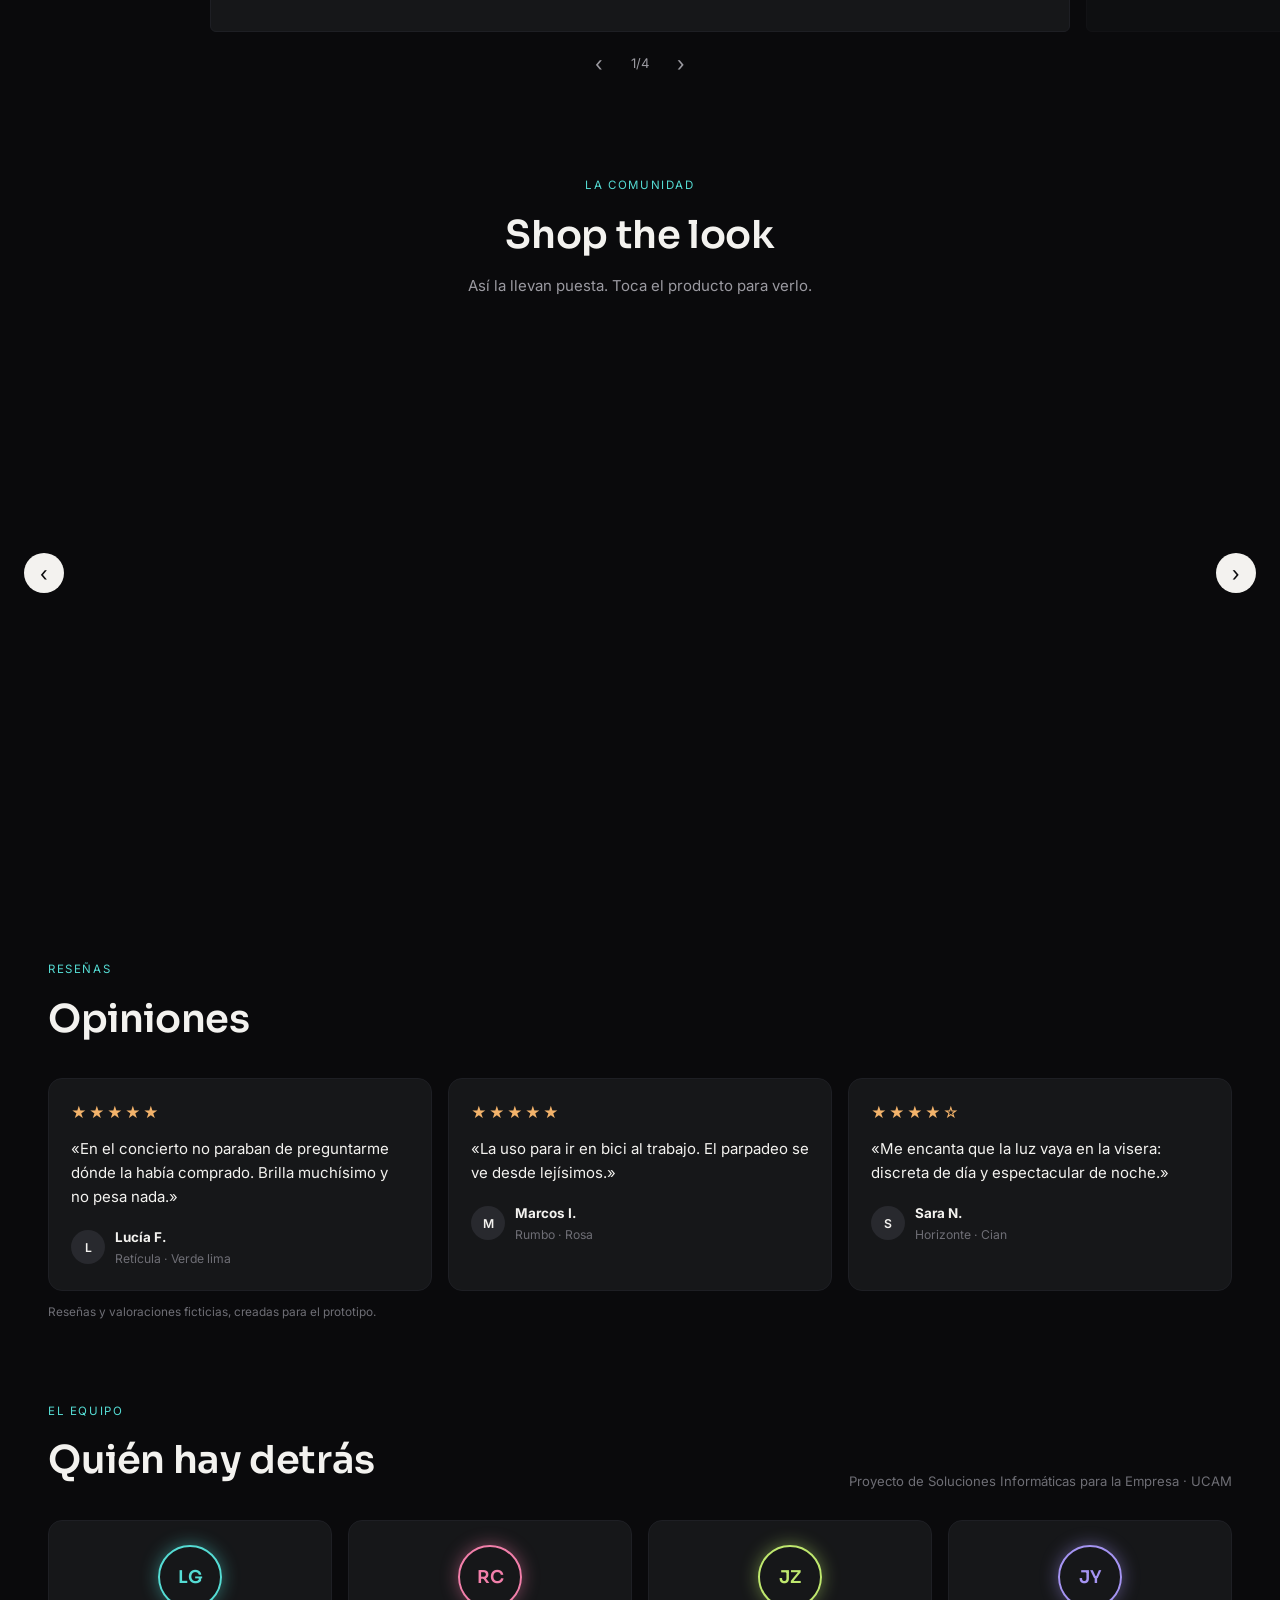
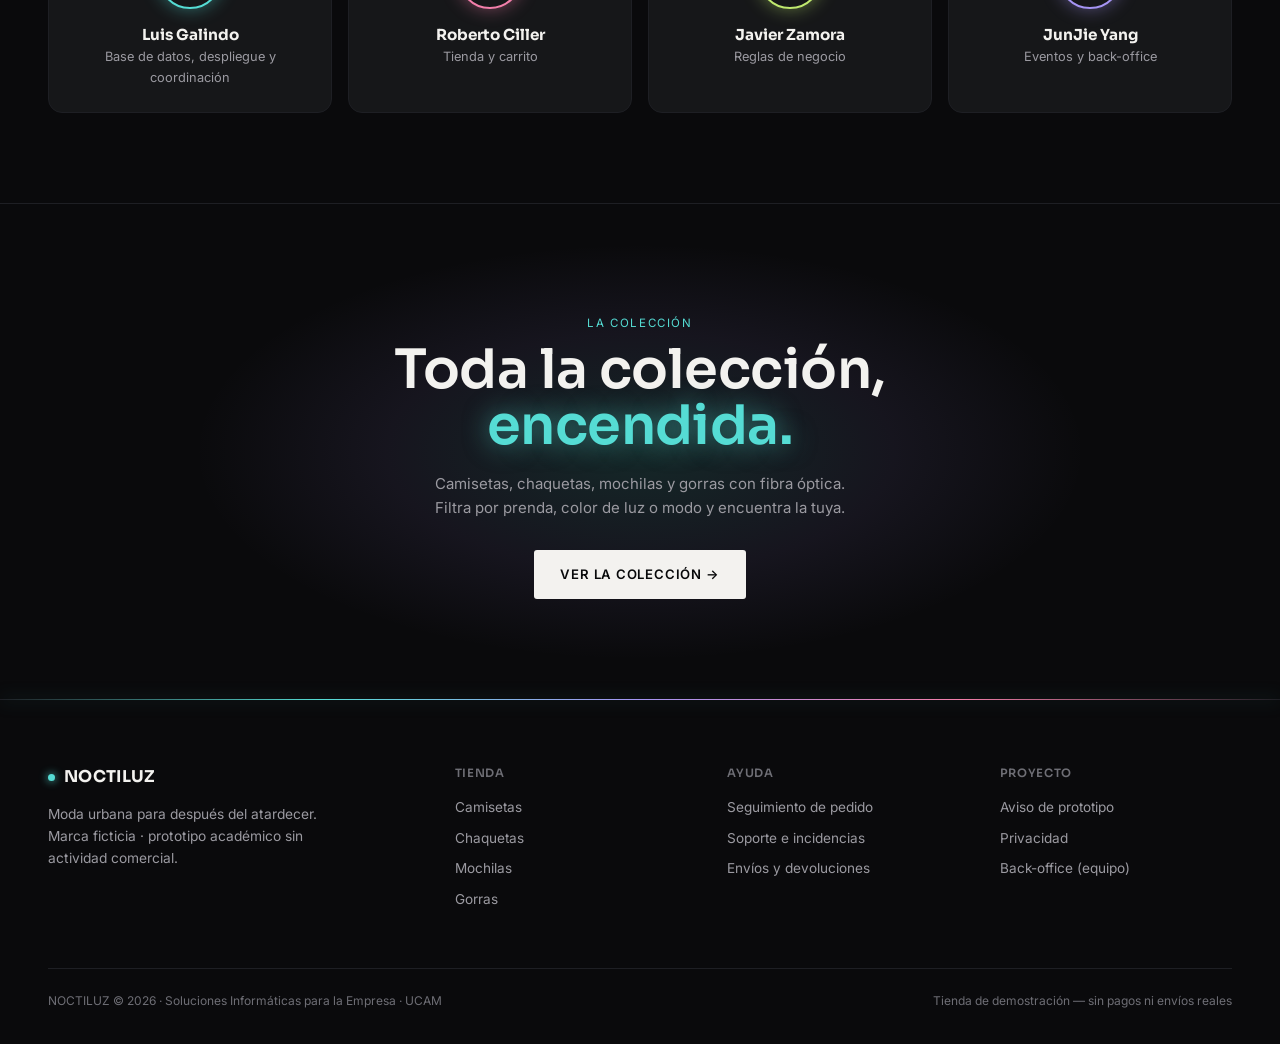
==== commit d9848753: "Reorganiza la portada y crea la página de la colección La portada deja de mostrar el catálogo: tras " ====
--- a/public_html/index.html
+++ b/public_html/index.html
@@ -27,10 +27,12 @@
         <a class="logo" href="#/"><span class="logo-dot"></span>NOCTILUZ</a>
       </div>
       <div class="nav-center">
-        <a href="#/catalogo">Catálogo</a>
+        <a href="#/catalogo">Tienda</a>
+        <a href="#/catalogo/camiseta">Camisetas</a>
+        <a href="#/catalogo/chaqueta">Chaquetas</a>
+        <a href="#/catalogo/mochila">Mochilas</a>
+        <a href="#/catalogo/gorra">Gorras</a>
         <a href="#/como-funciona">Cómo funciona</a>
-        <a href="#/seguimiento">Mis pedidos</a>
-        <a href="#/soporte">Soporte</a>
       </div>
       <div class="nav-right">
         <label class="search-box">
@@ -53,7 +55,11 @@
         <span class="sr-only">Buscar en el catálogo</span>
         <input type="search" placeholder="Buscar en el catálogo" data-buscador maxlength="40">
       </label>
-      <a href="#/catalogo">Catálogo</a>
+      <a href="#/catalogo">Tienda</a>
+      <a href="#/catalogo/camiseta">Camisetas</a>
+      <a href="#/catalogo/chaqueta">Chaquetas</a>
+      <a href="#/catalogo/mochila">Mochilas</a>
+      <a href="#/catalogo/gorra">Gorras</a>
       <a href="#/como-funciona">Cómo funciona</a>
       <a href="#/seguimiento">Mis pedidos</a>
       <a href="#/soporte">Soporte</a>
@@ -366,99 +372,140 @@
         <div class="hero-tag">Tecnología LED + fibra óptica</div>
         <h1 class="hero-title">Ilumina<br>la noche.</h1>
         <p class="hero-sub">Streetwear diseñado para destacar cuando cae el sol. Fibra óptica integrada en la tela, no impresa encima de ella.</p>
-        <div class="hero-actions">
-          <a class="btn btn-solid" href="#/catalogo">Ver colección</a>
-          <a class="btn btn-outline" href="#/como-funciona">Cómo funciona</a>
+        <nav class="hero-cats" aria-label="Categorías">
+          <a href="#/catalogo/camiseta" style="--c:var(--rosa)"><i></i>Camisetas</a>
+          <a href="#/catalogo/chaqueta" style="--c:var(--lima)"><i></i>Chaquetas</a>
+          <a href="#/catalogo/mochila" style="--c:var(--blanco)"><i></i>Mochilas</a>
+          <a href="#/catalogo/gorra" style="--c:var(--cian)"><i></i>Gorras</a>
+        </nav>
+        <a class="hero-scroll" href="#/como-funciona"><span aria-hidden="true"></span>Desliza para descubrir la colección</a>
+      </div>
+    </div>
+  </section>
+
+  <section class="destacados" id="como-funciona">
+    <div class="wrap sec-cab">
+      <span class="kicker">Destacados</span>
+      <h2>Por qué brilla distinto</h2>
+    </div>
+    <div class="carrusel" data-carrusel="destacados">
+      <div class="carrusel-pista" tabindex="0" aria-label="Destacados">
+        <article class="dcard"><div class="dcard-circ"><img src="assets/img/productos/chaqueta-circuito-violeta.jpg" alt="" loading="lazy"></div>
+          <h3>Luz tejida, no estampada</h3><p>La fibra óptica va dentro del tejido, no pegada encima.</p><p>Se dobla y se mueve contigo sin perder brillo.</p></article>
+        <article class="dcard"><div class="dcard-circ"><img src="assets/img/productos/gorra-faro-cian.jpg" alt="" loading="lazy"></div>
+          <h3>Tú eliges cómo brillas</h3><p>Fijo para ir a tu aire, parpadeo para que te vean en bici o degradado para que la luz respire.</p><p>Cada diseño trae el modo que mejor le sienta.</p></article>
+        <article class="dcard"><div class="dcard-circ"><img src="assets/img/productos/mochila-halo-cian.jpg" alt="" loading="lazy"></div>
+          <h3>Módulo USB-C extraíble</h3><p>Se carga como el móvil.</p><p>Se quita en un segundo para lavar la prenda a 30 °C del revés.</p></article>
+        <article class="dcard"><div class="dcard-circ"><img src="assets/img/productos/camiseta-linea-lima.jpg" alt="" loading="lazy"></div>
+          <h3>Hecha para la calle</h3><p>Visible de lejos en bici o patinete.</p><p>Envío gratis desde 120 € (simulado: es un prototipo).</p></article>
+      </div>
+      <div class="carrusel-nav"><button type="button" data-ir="-1" aria-label="Anterior">‹</button><span data-posicion>1/4</span><button type="button" data-ir="1" aria-label="Siguiente">›</button></div>
+    </div>
+  </section>
+
+  <section class="comunidad" id="marca">
+    <div class="wrap sec-cab centrada">
+      <span class="kicker">La comunidad</span>
+      <h2>Shop the look</h2>
+      <p>Así la llevan puesta. Toca el producto para verlo.</p>
+    </div>
+    <div class="carrusel" data-carrusel="comunidad">
+      <button type="button" class="carrusel-flecha izq" data-ir="-1" aria-label="Anterior">‹</button>
+      <div class="carrusel-pista" tabindex="0" aria-label="Fotos de la comunidad" id="pistaComunidad"></div>
+      <button type="button" class="carrusel-flecha der" data-ir="1" aria-label="Siguiente">›</button>
+      <div class="carrusel-nav solo-texto"><span data-posicion></span></div>
+    </div>
+  </section>
+
+  <section class="wrap resenas">
+    <div class="sec-cab fila">
+      <div><span class="kicker">Reseñas</span><h2 id="notaMedia">Opiniones</h2></div>
+    </div>
+    <div class="resenas-grid">
+      <figure class="rcard"><div class="estrellas" aria-label="5 de 5">★★★★★</div><blockquote>«En el concierto no paraban de preguntarme dónde la había comprado. Brilla muchísimo y no pesa nada.»</blockquote><figcaption><span class="avatar">L</span><span><b>Lucía F.</b>Retícula · Verde lima</span></figcaption></figure>
+      <figure class="rcard"><div class="estrellas" aria-label="5 de 5">★★★★★</div><blockquote>«La uso para ir en bici al trabajo. El parpadeo se ve desde lejísimos.»</blockquote><figcaption><span class="avatar">M</span><span><b>Marcos I.</b>Rumbo · Rosa</span></figcaption></figure>
+      <figure class="rcard"><div class="estrellas" aria-label="4 de 5">★★★★☆</div><blockquote>«Me encanta que la luz vaya en la visera: discreta de día y espectacular de noche.»</blockquote><figcaption><span class="avatar">S</span><span><b>Sara N.</b>Horizonte · Cian</span></figcaption></figure>
+    </div>
+    <p class="nota-ficticia">Reseñas y valoraciones ficticias, creadas para el prototipo.</p>
+  </section>
+
+  <section class="wrap equipo">
+    <div class="sec-cab fila">
+      <div><span class="kicker">El equipo</span><h2>Quién hay detrás</h2></div>
+      <p>Proyecto de Soluciones Informáticas para la Empresa · UCAM</p>
+    </div>
+    <div class="equipo-grid">
+      <div class="ecard" style="--c:var(--cian)"><span class="iniciales">LG</span><b>Luis Galindo</b><span>Base de datos, despliegue y coordinación</span></div>
+      <div class="ecard" style="--c:var(--rosa)"><span class="iniciales">RC</span><b>Roberto Ciller</b><span>Tienda y carrito</span></div>
+      <div class="ecard" style="--c:var(--lima)"><span class="iniciales">JZ</span><b>Javier Zamora</b><span>Reglas de negocio</span></div>
+      <div class="ecard" style="--c:var(--violeta)"><span class="iniciales">JY</span><b>JunJie Yang</b><span>Eventos y back-office</span></div>
+    </div>
+  </section>
+
+  <section class="cta-coleccion">
+    <span class="kicker" id="resumenColeccion">La colección</span>
+    <h2>Toda la colección,<br><span>encendida.</span></h2>
+    <p>Camisetas, chaquetas, mochilas y gorras con fibra óptica. Filtra por prenda, color de luz o modo y encuentra la tuya.</p>
+    <a class="btn btn-solid" href="#/catalogo">Ver la colección →</a>
+  </section>
+</main>
+
+<main id="vista-coleccion" hidden>
+  <div class="wrap col-cab">
+    <div class="migas"><a href="#/">Inicio</a> / <b id="migaColeccion">Tienda</b></div>
+    <h1 id="tituloColeccion">Toda la colección</h1>
+    <p>Prendas con fibra óptica tejida para después del atardecer. Elige prenda, color de luz y modo.</p>
+    <nav class="col-pestanas" id="pestanas" aria-label="Tipo de prenda"></nav>
+  </div>
+
+  <div class="col-barra" id="catalogo">
+    <div class="wrap col-barra-in">
+      <div class="col-barra-izq">
+        <button type="button" class="boton-filtros" id="botonFiltros" aria-expanded="false" aria-controls="panelFiltros">
+          <svg viewBox="0 0 24 24" aria-hidden="true"><path d="M4 6h16M7 12h10M10 18h4"/></svg>Filtros <b id="numFiltros" hidden></b>
+        </button>
+        <div class="filtros-activos" id="filtrosActivos"></div>
+      </div>
+      <label class="ordenar">Ordenar:
+        <select id="orden">
+          <option value="destacados">Destacados</option>
+          <option value="precio-asc">Precio: de menor a mayor</option>
+          <option value="precio-desc">Precio: de mayor a menor</option>
+          <option value="nombre">Nombre (A-Z)</option>
+        </select>
+      </label>
+      <div class="panel-filtros" id="panelFiltros" hidden>
+        <div class="pf-col">
+          <h4>Prenda</h4><div id="fPrenda"></div>
+          <h4>Disponibilidad</h4>
+          <label class="pf-interruptor"><input type="checkbox" id="fStock"><i aria-hidden="true"></i>Solo en stock</label>
         </div>
-      </div>
-    </div>
-  </section>
-
-  <section class="wrap">
-    <div class="catalog-head">
-      <h2>La colección</h2>
-      <p>Filtra por tipo de prenda, color de luz y modo de iluminación. Todos los precios incluyen IVA; envío gratis desde 120 €.</p>
-    </div>
-  </section>
-
-  <div class="filterbar" id="catalogo">
-    <div class="filterbar-inner">
-      <div class="fgroup" role="group" aria-labelledby="lbl-tipo">
-        <span class="fgroup-label" id="lbl-tipo">Tipo</span>
-        <div class="chips" id="filtroTipo"></div>
-      </div>
-      <div class="fgroup" role="group" aria-labelledby="lbl-color">
-        <span class="fgroup-label" id="lbl-color">Color de luz</span>
-        <div class="chips" id="filtroColor"></div>
-      </div>
-      <div class="fgroup" role="group" aria-labelledby="lbl-modo">
-        <span class="fgroup-label" id="lbl-modo">Modo</span>
-        <div class="chips" id="filtroModo"></div>
-      </div>
-      <div class="filterbar-meta">
-        <span class="count-text" id="contadorProductos" aria-live="polite"></span>
-        <button class="reset-link" id="restablecer">Restablecer filtros</button>
+        <div class="pf-col"><h4>Color de luz</h4><div class="pf-colores" id="fColor"></div></div>
+        <div class="pf-col">
+          <h4>Modo de luz</h4><div class="pf-modos" id="fModo"></div>
+          <h4>Precio máximo</h4>
+          <input type="range" id="fPrecio" step="1" aria-label="Precio máximo">
+          <div class="pf-precio"><span id="precioMin"></span><span id="precioMax"></span></div>
+        </div>
+        <div class="pf-pie">
+          <button type="button" class="enlace" data-borrar>Borrar filtros</button>
+          <button type="button" class="btn btn-solid btn-sm" id="verResultados">Ver productos</button>
+        </div>
       </div>
     </div>
   </div>
 
-  <div class="grid" id="rejilla"><div class="empty">Cargando catálogo…</div></div>
-
-  <section class="wrap how" id="como-funciona">
-    <div class="how-intro">
-      <span class="kicker">Cómo brilla</span>
-      <h2>Tu estilo,<br><span>encendido.</span></h2>
-      <p>Cada prenda lleva la luz tejida dentro. Enciéndela cuando cae el sol y deja que la ciudad te vea llegar.</p>
-    </div>
-    <div class="steps">
-      <div class="step" style="--c:var(--cian)">
-        <div class="step-ic" aria-hidden="true"><svg viewBox="0 0 24 24"><path d="M3 16c4-9 9 5 18-7"/></svg></div>
-        <h3>Luz que se lleva puesta</h3>
-        <p>La fibra óptica va tejida en la prenda, no pegada encima: se dobla, se mueve contigo y brilla igual. Un módulo LED extraíble la alimenta por USB-C.</p>
-      </div>
-      <div class="step" style="--c:var(--violeta)">
-        <div class="step-ic" aria-hidden="true"><svg viewBox="0 0 24 24"><circle cx="12" cy="12" r="8"/><path d="M12 7v5l3 3"/></svg></div>
-        <h3>Elige cómo brillas</h3>
-        <p>Fija para ir a tu aire, parpadeo para que te vean en bici o patinete, o degradado para que la luz respire. Cada diseño trae el modo que mejor le sienta.</p>
-        <div class="step-modos"><span>Fijo</span><span>Parpadeo</span><span>Degradado</span></div>
-      </div>
-      <div class="step" style="--c:var(--ambar)">
-        <div class="step-ic" aria-hidden="true"><svg viewBox="0 0 24 24"><path d="M12 3c3 4 6 7 6 11a6 6 0 0 1-12 0c0-4 3-7 6-11z"/></svg></div>
-        <h3>Brilla hoy, lava mañana</h3>
-        <p>Saca el módulo, lava la prenda del revés a 30 °C y vuelve a encenderte. La fibra aguanta el lavado; la batería, mejor fuera.</p>
-      </div>
-    </div>
-  </section>
-
-  <section class="wrap editorial" id="marca">
-    <div class="editorial-head">
-      <div>
-        <span class="kicker">Lookbook</span>
-        <h2>Sal cuando otros se apagan.</h2>
-      </div>
-      <p>Azoteas, callejones de neón y calles mojadas: así se ve NOCTILUZ cuando la ciudad baja la luz.</p>
-    </div>
-    <div class="editorial-grid">
-      <figure class="escene escene-grande">
-        <img src="assets/img/editorial/chaqueta-azotea.jpg" alt="Mujer en una azotea de noche con una chaqueta negra de fibra óptica verde" loading="lazy">
-        <span class="escene-tag" style="--c:var(--lima)">Chaquetas</span>
-        <figcaption class="cap"><b>Azotea, madrugada</b>Que la ciudad te vea desde arriba.</figcaption>
-        <a class="escene-ver" href="#/catalogo" data-categoria="chaqueta">Ver chaquetas →</a>
-      </figure>
-      <figure class="escene">
-        <img src="assets/img/editorial/mochila-callejon.jpg" alt="Chico de espaldas en un callejón con neones y una mochila con dibujo geométrico luminoso" loading="lazy" style="object-position:50% 80%">
-        <span class="escene-tag" style="--c:var(--blanco)">Mochilas</span>
-        <figcaption class="cap"><b>Callejón de neón</b>Tu ruta, trazada en luz.</figcaption>
-        <a class="escene-ver" href="#/catalogo" data-categoria="mochila">Ver →</a>
-      </figure>
-      <figure class="escene">
-        <img src="assets/img/editorial/gorra-lluvia.jpg" alt="Mujer bajo la lluvia ajustándose una gorra con la visera iluminada" loading="lazy" style="object-position:50% 25%">
-        <span class="escene-tag" style="--c:var(--cian)">Gorras</span>
-        <figcaption class="cap"><b>Lluvia en la ciudad</b>Ni el agua apaga tu estilo.</figcaption>
-        <a class="escene-ver" href="#/catalogo" data-categoria="gorra">Ver →</a>
-      </figure>
-    </div>
-  </section>
+  <div class="wrap">
+    <div class="col-resumen"><span id="contadorProductos" aria-live="polite"></span><span>Precios con IVA · envío gratis desde 120 €</span></div>
+    <div id="rejilla"><div class="empty">Cargando catálogo…</div></div>
+
+    <div class="col-ayuda">
+      <div><h3>¿Qué modo de luz elijo?</h3><p>Cada prenda trae un modo. Así se ven en la calle:</p>
+        <div class="modos-ayuda"><span><b>Fijo</b>Luz continua, máxima autonomía</span><span><b>Parpadeo</b>Muy visible en bici o patinete</span><span><b>Degradado</b>La luz sube y baja suave</span></div></div>
+      <div><h3>¿Dudas con tu pedido?</h3><p>Consulta el estado con tu código o abre una incidencia en soporte.</p>
+        <a class="btn btn-outline btn-sm" href="#/seguimiento">Seguimiento de pedido</a> <a class="btn btn-outline btn-sm" href="#/soporte">Soporte</a></div>
+    </div>
+  </div>
 </main>
 
 <main id="vista-pagina" class="wrap" hidden></main>
@@ -473,10 +520,10 @@
       <div class="footer-cols">
         <div class="footer-col">
           <h4>Tienda</h4>
-          <a href="#/catalogo" data-categoria="camiseta">Camisetas</a>
-          <a href="#/catalogo" data-categoria="chaqueta">Chaquetas</a>
-          <a href="#/catalogo" data-categoria="mochila">Mochilas</a>
-          <a href="#/catalogo" data-categoria="gorra">Gorras</a>
+          <a href="#/catalogo/camiseta">Camisetas</a>
+          <a href="#/catalogo/chaqueta">Chaquetas</a>
+          <a href="#/catalogo/mochila">Mochilas</a>
+          <a href="#/catalogo/gorra">Gorras</a>
         </div>
         <div class="footer-col">
           <h4>Ayuda</h4>
--- a/public_html/assets/css/tienda.css
+++ b/public_html/assets/css/tienda.css
@@ -6,7 +6,7 @@
   background:rgba(10,10,12,0.9); backdrop-filter:blur(10px); -webkit-backdrop-filter:blur(10px);
   border-bottom:1px solid var(--border-soft);
 }
-nav{display:flex; align-items:center; justify-content:space-between; padding:18px 28px; max-width:1240px; margin:0 auto; gap:16px;}
+header nav{display:flex; align-items:center; justify-content:space-between; padding:18px 28px; max-width:1240px; margin:0 auto; gap:16px;}
 .logo{display:flex; align-items:center; gap:9px; font-family:'Sora'; font-weight:700; font-size:1.02rem; letter-spacing:0.02em;}
 .logo-dot{width:7px; height:7px; border-radius:50%; background:var(--cian); box-shadow:0 0 8px var(--cian);}
 .nav-center{display:flex; gap:30px; font-size:.86rem; color:var(--ink-dim);}
@@ -36,7 +36,7 @@
   .mobile-menu a{padding:12px 0; font-size:.92rem; color:var(--ink-dim); border-bottom:1px solid var(--border-soft);}
   .mobile-menu .search-box{display:flex; max-width:none; margin:10px 0 4px;}
 }
-@media (max-width:640px){ nav{padding:14px 16px;} }
+@media (max-width:640px){ header nav{padding:14px 16px;} }
 
 /* ============ HERO ============ */
 .scene{position:relative; overflow:hidden; background:linear-gradient(180deg,#0D0E12 0%, #050506 100%);}
@@ -91,7 +91,6 @@
 .hero-tag::before{content:"—  "; color:var(--cian);}
 h1.hero-title{font-size:clamp(2.6rem, 7vw, 5.4rem); line-height:0.96; max-width:11ch;}
 .hero-sub{margin-top:22px; max-width:38ch; color:var(--ink-dim); font-size:1.02rem;}
-.hero-actions{display:flex; gap:14px; margin-top:36px; flex-wrap:wrap;}
 @media (max-width:640px){ .hero-content{padding:60px 16px 40px;} }
 /* Móvil y tablet: con la ciudad anclada a la derecha solo se veía la luna y el dibujo quedaba detrás del texto.
    Aquí la ciudad se dibuja entera arriba, con una altura fija (--alto-ciudad), y el texto va debajo. */
@@ -105,105 +104,189 @@
 /* En el móvil no cabe la ciudad entera: se centra en la torre y Doraemon (x ≈ 870 de 1440, el 60 % del dibujo) */
 @media (max-width:640px){ .ciudad-neon svg{transform:translateX(-60%);} }
 
-/* ============ FILTROS ============ */
-.catalog-head{padding:80px 0 8px;}
-.catalog-head h2{font-size:clamp(1.9rem,3.4vw,2.6rem);}
-.catalog-head p{color:var(--ink-dim); margin-top:14px; max-width:46ch; font-size:.98rem;}
-
-.filterbar{
-  position:sticky; top:var(--cabecera-h, 64px); z-index:30; background:rgba(10,10,12,0.95);
-  backdrop-filter:blur(8px); border-top:1px solid var(--border-soft); border-bottom:1px solid var(--border-soft); margin-top:40px;
-}
-.filterbar-inner{max-width:1240px; margin:0 auto; padding:14px 28px; display:flex; align-items:center; gap:22px 28px; flex-wrap:wrap;}
-.fgroup{display:flex; align-items:center; gap:10px; flex-wrap:wrap;}
-.fgroup-label{font-size:.72rem; color:var(--ink-faint); letter-spacing:0.04em; margin-right:2px;}
-.chips{display:flex; gap:8px; flex-wrap:wrap;}
-.chip{padding:7px 15px; border-radius:99px; border:1px solid var(--border); font-size:.8rem; color:var(--ink-dim); transition:border-color .15s, color .15s;}
-.chip:hover{color:var(--ink);}
-.chip[aria-pressed="true"]{border-color:var(--ink); color:var(--ink); background:var(--surface);}
+/* ============ PORTADA ============ */
+.kicker{display:block; font-size:.72rem; letter-spacing:.14em; text-transform:uppercase; color:var(--cian); margin-bottom:10px;}
+.sec-cab{margin-bottom:28px;}
+.sec-cab h2{font-size:clamp(1.8rem,3.4vw,2.4rem);}
+.sec-cab p{color:var(--ink-dim); margin-top:8px;}
+.sec-cab.centrada{text-align:center;}
+.sec-cab.fila{display:flex; justify-content:space-between; align-items:flex-end; gap:16px; flex-wrap:wrap;}
+.sec-cab.fila > p{color:var(--ink-faint); font-size:.82rem;}
+.sec-cab h2 small{font:400 .9rem 'Inter',sans-serif; color:var(--ink-faint);}
+
+.hero-cats{display:flex; flex-wrap:wrap; gap:14px 26px; margin-top:32px;}
+.hero-cats a{display:flex; align-items:center; gap:9px; font:600 .8rem 'Sora',sans-serif; letter-spacing:.08em; text-transform:uppercase; padding-bottom:6px; border-bottom:1px solid rgba(243,242,239,.35); transition:border-color .2s;}
+.hero-cats a:hover{border-color:var(--c);}
+.hero-cats i{width:7px; height:7px; border-radius:50%; background:var(--c); box-shadow:0 0 10px var(--c);}
+.hero-scroll{display:inline-flex; align-items:center; gap:10px; margin-top:34px; font-size:.72rem; letter-spacing:.14em; text-transform:uppercase; color:var(--ink-dim);}
+.hero-scroll span{width:1px; height:26px; background:linear-gradient(var(--cian), transparent);}
+
+/* Carruseles: desplazamiento nativo con «snap»; las flechas mueven una tarjeta */
+.carrusel{position:relative;}
+.carrusel-pista{display:flex; gap:16px; overflow-x:auto; scroll-snap-type:x mandatory; scrollbar-width:none; padding:0 calc(50% - var(--ancho-tarjeta)/2); outline:none;}
+.carrusel-pista::-webkit-scrollbar{display:none;}
+.carrusel-pista > *{flex:none; scroll-snap-align:center;}
+.carrusel-nav{display:flex; justify-content:center; align-items:center; gap:22px; margin-top:20px; font-size:.82rem; color:var(--ink-dim);}
+.carrusel-nav button{font-size:1.3rem; line-height:1; padding:2px 6px;}
+.carrusel-flecha{position:absolute; top:50%; z-index:3; width:40px; height:40px; margin-top:-40px; border-radius:50%; background:var(--ink); color:#0a0a0c; font-size:1.3rem; display:grid; place-items:center;}
+.carrusel-flecha.izq{left:24px;} .carrusel-flecha.der{right:24px;}
+
+.destacados{padding:90px 0 30px; --ancho-tarjeta:min(860px, 86vw);}
+.dcard{width:var(--ancho-tarjeta); background:var(--surface); border:1px solid var(--border-soft); border-radius:6px; padding:26px 30px 30px; opacity:.4; transition:opacity .3s;}
+.dcard.activa{opacity:1;}
+.dcard-circ{width:min(400px, 70vw); aspect-ratio:1; margin:0 auto 24px; border-radius:50%; overflow:hidden; background:#08080a; box-shadow:0 0 60px rgba(85,220,212,.12);}
+.dcard-circ img{width:100%; height:100%; object-fit:cover;}
+.dcard h3{font-size:1.35rem; margin-bottom:8px;}
+.dcard p{color:var(--ink-dim); margin-top:6px;}
+
+.comunidad{padding:70px 0 20px; --ancho-tarjeta:260px;}
+.comunidad .carrusel-pista{align-items:center; min-height:520px;}
+.look{position:relative; width:250px; height:420px; border-radius:14px; overflow:hidden; transition:width .3s, height .3s;}
+.look.activa{width:290px; height:500px;}
+.look > img{width:100%; height:100%; object-fit:cover;}
+.look-prod{position:absolute; left:10px; right:10px; bottom:10px; display:flex; gap:10px; align-items:center; background:rgba(10,10,12,.74); backdrop-filter:blur(6px); border-radius:10px; padding:7px; font-size:.78rem; color:var(--ink-dim);}
+.look-prod img{width:46px; height:46px; border-radius:7px; object-fit:cover;}
+.look-prod b{display:block; color:var(--ink); font-size:.84rem;}
+.look-mas{margin-left:auto; width:28px; height:28px; border-radius:7px; background:var(--ink); color:#0a0a0c; display:grid; place-items:center; font-weight:600;}
+.carrusel-nav.solo-texto{margin-top:14px;}
+
+.resenas{padding-top:80px;}
+.resenas-grid{display:grid; grid-template-columns:repeat(3,1fr); gap:16px;}
+.rcard{margin:0; border:1px solid var(--border-soft); border-radius:14px; padding:22px; background:var(--surface);}
+.estrellas{color:var(--ambar); letter-spacing:2px;}
+.rcard blockquote{margin:12px 0 18px;}
+.rcard figcaption{display:flex; gap:10px; align-items:center; font-size:.76rem; color:var(--ink-faint);}
+.rcard figcaption b{display:block; color:var(--ink); font-size:.84rem;}
+.avatar{width:34px; height:34px; border-radius:50%; background:var(--border); display:grid; place-items:center; font-weight:600; color:var(--ink);}
+.nota-ficticia{margin-top:12px; font-size:.74rem; color:var(--ink-faint);}
+
+.equipo{padding-top:80px;}
+.equipo-grid{display:grid; grid-template-columns:repeat(4,1fr); gap:16px;}
+.ecard{border:1px solid var(--border-soft); border-radius:14px; padding:24px; background:var(--surface); text-align:center; font-size:.8rem; color:var(--ink-dim);}
+.ecard b{display:block; font-family:'Sora',sans-serif; color:var(--ink); font-size:.95rem;}
+.iniciales{display:grid; place-items:center; width:64px; height:64px; margin:0 auto 14px; border-radius:50%; font:600 1.1rem 'Sora',sans-serif; color:var(--c); border:2px solid var(--c); box-shadow:0 0 18px color-mix(in srgb, var(--c) 45%, transparent);}
+
+.cta-coleccion{position:relative; text-align:center; padding:110px 20px 100px; margin-top:90px; border-top:1px solid var(--border-soft); overflow:hidden;}
+.cta-coleccion::before{content:""; position:absolute; left:50%; top:50%; width:900px; max-width:100%; height:420px; transform:translate(-50%,-50%); pointer-events:none;
+  background:radial-gradient(ellipse at center, rgba(85,220,212,.14), rgba(165,148,242,.08) 40%, transparent 70%);}
+.cta-coleccion > *{position:relative;}
+.cta-coleccion h2{font-size:clamp(2.2rem,5vw,3.4rem); line-height:1.03; margin-bottom:18px;}
+.cta-coleccion h2 span{color:var(--cian); text-shadow:0 0 26px rgba(85,220,212,.55);}
+.cta-coleccion p{color:var(--ink-dim); max-width:46ch; margin:0 auto 30px;}
+
+@media (max-width:900px){
+  .resenas-grid{grid-template-columns:1fr;}
+  .equipo-grid{grid-template-columns:repeat(2,1fr);}
+  .carrusel-flecha{display:none;}
+}
+
+/* ============ COLECCIÓN ============ */
+.col-cab{padding-top:34px;}
+.migas{font-size:.76rem; color:var(--ink-faint);}
+.migas b{color:var(--ink-dim); font-weight:500;}
+.col-cab h1{font-size:clamp(2.2rem,5vw,3rem); margin:10px 0 6px; letter-spacing:-.02em;}
+.col-cab > p{color:var(--ink-dim); max-width:56ch;}
+.col-pestanas{display:flex; gap:28px; margin-top:28px; border-bottom:1px solid var(--border-soft); overflow-x:auto; scrollbar-width:none;}
+.col-pestanas a{position:relative; padding-bottom:14px; font-size:.86rem; color:var(--ink-dim); white-space:nowrap;}
+.col-pestanas a em{font-style:normal; color:var(--ink-faint); margin-left:5px; font-size:.76rem;}
+.col-pestanas a[aria-current]{color:var(--ink);}
+.col-pestanas a[aria-current]::after{content:""; position:absolute; left:0; right:0; bottom:-1px; height:2px; background:var(--cian); box-shadow:0 0 10px var(--cian);}
+
+.col-barra{position:sticky; top:var(--cabecera-h, 64px); z-index:30; background:rgba(10,10,12,.95); backdrop-filter:blur(8px); border-bottom:1px solid var(--border-soft);}
+.col-barra-in{position:relative; display:flex; justify-content:space-between; align-items:center; gap:14px; padding-top:14px; padding-bottom:14px;}
+.col-barra-izq{display:flex; align-items:center; gap:10px; flex-wrap:wrap;}
+.boton-filtros{display:flex; align-items:center; gap:8px; border:1px solid var(--border); border-radius:99px; padding:8px 16px; font-size:.84rem; font-weight:500;}
+.boton-filtros svg{width:16px; height:16px; fill:none; stroke:currentColor; stroke-width:2; stroke-linecap:round;}
+.boton-filtros[aria-expanded="true"], .boton-filtros:has(b:not([hidden])){border-color:var(--cian); box-shadow:0 0 0 1px var(--cian);}
+.boton-filtros b{background:var(--cian); color:#04100f; border-radius:99px; font-size:.7rem; padding:0 7px;}
+.filtros-activos{display:flex; gap:8px; align-items:center; flex-wrap:wrap;}
+.chip-activo{font-size:.76rem; border:1px solid var(--border); border-radius:99px; padding:5px 11px; color:var(--ink-dim);}
+.chip-activo:hover{color:var(--ink); border-color:var(--ink-dim);}
+.enlace{font-size:.78rem; color:var(--ink-dim); text-decoration:underline; text-underline-offset:3px;}
+.enlace:hover{color:var(--ink);}
+.ordenar{font-size:.82rem; color:var(--ink-dim); white-space:nowrap;}
+.ordenar select{background:none; border:none; color:var(--ink); font:inherit; font-weight:500; cursor:pointer;}
+.ordenar option{background:var(--surface);}
+
+.panel-filtros{position:absolute; top:calc(100% - 4px); left:28px; z-index:40; width:min(760px, calc(100vw - 32px)); display:grid; grid-template-columns:1fr 1.5fr 1fr;
+  background:#111216; border:1px solid var(--border); border-radius:16px; box-shadow:0 26px 70px rgba(0,0,0,.7);}
+.panel-filtros[hidden]{display:none;}
+.pf-col{padding:20px 22px; border-right:1px solid var(--border-soft);}
+.pf-col:nth-child(3){border-right:0;}
+.pf-col h4{font:600 .72rem 'Inter',sans-serif; letter-spacing:.06em; text-transform:uppercase; color:var(--ink-faint); margin:0 0 12px;}
+.pf-col h4:not(:first-child){margin-top:20px;}
+.pf-check, .pf-interruptor{display:flex; align-items:center; gap:10px; font-size:.86rem; color:var(--ink-dim); margin:9px 0; cursor:pointer;}
+.pf-check input, .pf-interruptor input{position:absolute; opacity:0; pointer-events:none;}
+.pf-check i{width:16px; height:16px; border:1px solid var(--border); border-radius:4px;}
+.pf-check input:checked + i{background:var(--cian); border-color:var(--cian);}
+.pf-check input:checked ~ *{color:var(--ink);}
+.pf-check input:focus-visible + i, .pf-interruptor input:focus-visible + i{outline:2px solid var(--cian); outline-offset:2px;}
+.pf-check em, .pf-color em{margin-left:auto; font-style:normal; color:var(--ink-faint); font-size:.74rem;}
+.pf-interruptor i{position:relative; width:30px; height:17px; border-radius:99px; background:var(--border);}
+.pf-interruptor i::after{content:""; position:absolute; left:2px; top:2px; width:13px; height:13px; border-radius:50%; background:var(--ink-dim); transition:transform .2s;}
+.pf-interruptor input:checked + i{background:var(--cian);}
+.pf-interruptor input:checked + i::after{transform:translateX(13px); background:#04100f;}
+.pf-colores{display:grid; grid-template-columns:1fr 1fr; gap:4px;}
+.pf-color{display:flex; align-items:center; gap:9px; padding:7px 9px; border-radius:9px; font-size:.84rem; color:var(--ink-dim); border:1px solid transparent; text-align:left;}
+.pf-color i{width:15px; height:15px; border-radius:50%; background:var(--k); box-shadow:0 0 7px var(--k); flex:none;}
+.pf-color[aria-pressed="true"]{background:var(--surface-2); border-color:var(--border); color:var(--ink);}
+.pf-color[aria-pressed="true"] i{outline:2px solid var(--ink); outline-offset:2px;}
+.pf-modos{display:flex; flex-direction:column; gap:6px;}
+.pf-modo{border:1px solid var(--border); border-radius:10px; padding:8px 12px; font-size:.84rem; color:var(--ink-dim); text-align:left;}
+.pf-modo[aria-pressed="true"]{border-color:var(--cian); color:var(--ink); background:rgba(85,220,212,.07);}
+#fPrecio{width:100%; accent-color:var(--cian);}
+.pf-precio{display:flex; justify-content:space-between; font-size:.78rem; color:var(--ink-dim);}
+.pf-pie{grid-column:1/-1; display:flex; justify-content:space-between; align-items:center; padding:12px 22px; border-top:1px solid var(--border-soft);}
+@media (max-width:760px){
+  .panel-filtros{left:16px; grid-template-columns:1fr; max-height:70vh; overflow-y:auto;}
+  .pf-col{border-right:0; border-bottom:1px solid var(--border-soft);}
+  .ordenar{font-size:0;} .ordenar select{font-size:.82rem;}
+}
+
+.col-resumen{display:flex; justify-content:space-between; gap:12px; flex-wrap:wrap; color:var(--ink-faint); font-size:.8rem; padding:18px 0 4px;}
+.col-grupo{margin-top:44px;}
+.col-grupo-cab{display:flex; justify-content:space-between; align-items:flex-end; gap:12px; flex-wrap:wrap; padding-bottom:16px; margin-bottom:22px; border-bottom:1px solid var(--border-soft);}
+.col-grupo-cab h2{font-size:2rem;}
+.col-grupo-cab p{color:var(--ink-dim); margin-top:4px; font-size:.88rem;}
+.col-grupo-cab > span{color:var(--ink-faint); font-size:.82rem;}
+.col-grupo-cab a{color:var(--ink-dim); text-decoration:underline; text-underline-offset:3px;}
+.col-rejilla{display:grid; grid-template-columns:1fr 1fr; gap:34px 22px;}
+@media (max-width:640px){ .col-rejilla{grid-template-columns:1fr;} }
+
+.ptarjeta{display:block;}
+.ptarjeta-foto{position:relative; aspect-ratio:5/4; border-radius:12px; overflow:hidden; display:flex; align-items:center; justify-content:center;
+  background:radial-gradient(ellipse 70% 60% at 50% 40%, var(--bg-alt), #060607);}
+.ptarjeta-foto > svg{width:40%; height:80%;}
+.ptarjeta-foto img{width:100%; height:100%; object-fit:cover; transition:transform .4s ease;}
+.ptarjeta:hover .ptarjeta-foto img{transform:scale(1.025);}
+.ptarjeta.sin-stock .ptarjeta-foto img{opacity:.55;}
+.etiqueta{position:absolute; left:10px; top:10px; z-index:2; font-size:.64rem; letter-spacing:.06em; text-transform:uppercase; padding:3px 9px; border-radius:99px; background:rgba(10,10,12,.78); border:1px solid rgba(255,255,255,.14); color:var(--ambar);}
+.etiqueta.agotado{color:#F7A0A0; border-color:rgba(242,92,92,.4); background:rgba(242,92,92,.15);}
+.ptarjeta-ver{position:absolute; left:50%; bottom:12px; transform:translate(-50%, 6px); padding:8px 16px; border-radius:99px; background:rgba(243,242,239,.92); color:#0a0a0c; font-size:.78rem; font-weight:600; opacity:0; transition:opacity .2s, transform .2s;}
+.ptarjeta:hover .ptarjeta-ver, .ptarjeta:focus-visible .ptarjeta-ver{opacity:1; transform:translate(-50%, 0);}
+.ptarjeta-fila{display:flex; justify-content:space-between; align-items:center; gap:10px; margin-top:12px;}
+.ptarjeta-fila.sec{margin-top:4px; font-size:.78rem; color:var(--ink-faint);}
+.ptarjeta-nombre{font-family:'Sora',sans-serif; font-weight:600; font-size:1.1rem;}
+.ptarjeta-precio{font-family:'Sora',sans-serif; font-weight:500;}
+.ptarjeta-color{display:flex; align-items:center; gap:7px; color:var(--ink-dim);}
+.ptarjeta-color i{width:8px; height:8px; border-radius:50%; background:var(--gc); box-shadow:0 0 6px var(--gc);}
+.empty{padding:90px 24px; text-align:center; color:var(--ink-dim);}
+.empty h3{color:var(--ink); margin-bottom:10px;}
+.empty .btn{margin-top:16px;}
+
+.col-ayuda{margin:70px 0 0; display:grid; grid-template-columns:1.2fr 1fr; gap:16px;}
+.col-ayuda > div{border:1px solid var(--border-soft); border-radius:14px; padding:26px; background:var(--surface);}
+.col-ayuda h3{font-size:1.15rem; margin-bottom:6px;}
+.col-ayuda p{color:var(--ink-dim); margin-bottom:16px; font-size:.86rem;}
+.modos-ayuda{display:grid; grid-template-columns:repeat(3,1fr); gap:10px;}
+.modos-ayuda span{border:1px solid var(--border); border-radius:10px; padding:12px; font-size:.8rem; color:var(--ink-dim);}
+.modos-ayuda b{display:block; color:var(--ink); font-family:'Sora',sans-serif; font-size:.86rem;}
+@media (max-width:760px){ .col-ayuda{grid-template-columns:1fr;} .modos-ayuda{grid-template-columns:1fr;} }
+
+/* Puntos de color y de modo de la ficha de producto */
 .dot{width:18px; height:18px; border-radius:50%; border:2px solid transparent; cursor:pointer; box-shadow:0 0 0 1px rgba(255,255,255,.08);}
 .dot[aria-pressed="true"]{border-color:var(--ink); box-shadow:0 0 10px var(--gc, transparent);}
-.modo-chip{display:flex; align-items:center; gap:7px;}
 .mdot{width:6px; height:6px; border-radius:50%; background:var(--ink-faint);}
-.modo-chip[aria-pressed="true"] .mdot{background:var(--cian);}
-.filterbar-meta{margin-left:auto; display:flex; align-items:center; gap:18px;}
-.count-text{font-size:.8rem; color:var(--ink-faint);}
-.reset-link{font-size:.8rem; color:var(--ink-dim); text-decoration:underline; text-underline-offset:3px;}
-.reset-link:hover{color:var(--ink);}
-@media (max-width:640px){
-  .filterbar{position:static;}
-  .filterbar-inner{padding:14px 16px; gap:14px;}
-  .filterbar-meta{margin-left:0; width:100%; justify-content:space-between;}
-}
-
-/* ============ REJILLA ============ */
-.grid{max-width:1240px; margin:44px auto 100px; display:grid; grid-template-columns:repeat(4,1fr); gap:1px; background:var(--border-soft); border:1px solid var(--border-soft);}
-@media (max-width:980px){ .grid{grid-template-columns:repeat(2,1fr);} }
-@media (max-width:560px){ .grid{grid-template-columns:1fr; margin:28px 16px 72px;} }
-@media (min-width:561px) and (max-width:1296px){ .grid{margin-left:28px; margin-right:28px;} }
-
-.pcard{background:var(--bg); display:flex; flex-direction:column;}
-.pcard-media{aspect-ratio:4/5; position:relative; background:radial-gradient(ellipse 70% 60% at 50% 40%, var(--bg-alt), #060607);
-  display:flex; align-items:center; justify-content:center; overflow:hidden;}
-.pcard-media > svg{width:56%; height:80%;}
-.pcard-media img{width:100%; height:100%; object-fit:cover; transition:transform .4s ease;}
-.pcard:hover .pcard-media img{transform:scale(1.025);}
-.pcard-media::after{content:""; position:absolute; inset:0; opacity:0; transition:opacity .25s; pointer-events:none;
-  background:radial-gradient(ellipse 60% 50% at 50% 55%, var(--gc, transparent), transparent 70%);}
-.pcard:hover .pcard-media::after{opacity:.22;}
-.pcard-body{padding:18px 20px 22px; display:flex; flex-direction:column; flex:1;}
-.pcard-type{font-size:.7rem; color:var(--ink-faint); letter-spacing:0.05em; text-transform:uppercase;}
-.pcard-name{margin-top:7px; font-size:1rem; font-weight:600;}
-.pcard-color{margin-top:4px; font-size:.84rem; color:var(--ink-dim); display:flex; align-items:center; gap:7px;}
-.pcard-color i{width:8px; height:8px; border-radius:50%; background:var(--gc); box-shadow:0 0 6px var(--gc);}
-.pcard-modes{margin-top:10px; display:flex; gap:6px; flex-wrap:wrap;}
-.pcard-modes span{font-size:.68rem; color:var(--ink-faint); border:1px solid var(--border-soft); padding:3px 8px; border-radius:99px;}
-.pcard-foot{margin-top:auto; padding-top:16px; display:flex; align-items:center; justify-content:space-between;}
-.pcard-price{font-family:'Sora'; font-weight:600; font-size:1.02rem;}
-.pcard-cta{font-size:.76rem; color:var(--ink-dim); border-bottom:1px solid var(--border); padding-bottom:1px;}
-.pcard:hover .pcard-cta{color:var(--cian); border-color:var(--cian);}
-.stock-tag{position:absolute; right:10px; top:10px; z-index:2; font-size:.64rem; letter-spacing:.06em; text-transform:uppercase; padding:3px 8px; border-radius:99px; background:rgba(10,10,12,.85);}
-.stock-tag.agotado{color:var(--ink-dim); border:1px solid var(--border);}
-.stock-tag.ultimas{color:var(--ambar); border:1px solid #5b4420;}
-.empty{grid-column:1/-1; background:var(--bg); padding:90px 24px; text-align:center; color:var(--ink-dim);}
-.empty h3{color:var(--ink); margin-bottom:10px;}
-.empty button{margin-top:16px; color:var(--cian); text-decoration:underline; text-underline-offset:3px;}
-
-/* ============ CÓMO FUNCIONA / MARCA ============ */
-.kicker{display:block; font-size:.72rem; letter-spacing:.14em; text-transform:uppercase; color:var(--cian); margin-bottom:12px;}
-.how{padding-block:80px 90px; border-top:1px solid var(--border-soft); display:grid; grid-template-columns:1fr 1.7fr; gap:56px; align-items:start;}
-@media (max-width:900px){ .how{grid-template-columns:1fr; gap:36px;} }
-.how h2{font-size:clamp(2.1rem,4.2vw,3.1rem); line-height:1.05;}
-.how h2 span{color:var(--cian); text-shadow:0 0 24px rgba(85,220,212,.5);}
-.how-intro p{margin-top:18px; color:var(--ink-dim); max-width:34ch;}
-.steps{display:grid; grid-template-columns:repeat(3,1fr); gap:16px;}
-@media (max-width:700px){ .steps{grid-template-columns:1fr;} }
-.step{position:relative; overflow:hidden; padding:24px 22px; border:1px solid var(--border-soft); border-radius:14px; background:linear-gradient(180deg,#121317,#0c0d10);}
-.step::before{content:""; position:absolute; inset:0 0 auto; height:2px; background:var(--c); box-shadow:0 0 14px var(--c);}
-.step-ic{width:42px; height:42px; border-radius:10px; display:grid; place-items:center; background:color-mix(in srgb, var(--c) 14%, transparent);}
-.step-ic svg{width:22px; height:22px; fill:none; stroke:var(--c); stroke-width:2; stroke-linecap:round; stroke-linejoin:round;}
-.step h3{margin-top:16px; font-size:1.02rem;}
-.step p{margin-top:8px; color:var(--ink-dim); font-size:.87rem;}
-.step-modos{display:flex; flex-wrap:wrap; gap:6px; margin-top:12px;}
-.step-modos span{font-size:.72rem; color:var(--ink-dim); border:1px solid var(--border); border-radius:99px; padding:2px 9px;}
-.editorial{padding-block:20px 100px;}
-.editorial-head{display:flex; justify-content:space-between; align-items:flex-end; gap:20px; flex-wrap:wrap; margin-bottom:32px;}
-.editorial-head h2{font-size:clamp(2.1rem,4.2vw,3.1rem); line-height:1.05;}
-.editorial-head p{color:var(--ink-dim); max-width:36ch; font-size:.92rem;}
-.editorial-grid{display:grid; grid-template-columns:1.35fr 1fr; grid-template-rows:repeat(2, minmax(260px, 300px)); gap:14px;}
-.escene{position:relative; margin:0; overflow:hidden; border-radius:16px; background:var(--bg-alt);}
-.escene-grande{grid-row:span 2;}
-@media (max-width:800px){ .editorial-grid{grid-template-columns:1fr; grid-template-rows:none;} .escene-grande{grid-row:auto;} .escene{aspect-ratio:4/5;} }
-.escene img{width:100%; height:100%; object-fit:cover; transition:transform .8s ease;}
-.escene:hover img{transform:scale(1.04);}
-.escene::after{content:""; position:absolute; inset:0; pointer-events:none; background:linear-gradient(to top, rgba(6,6,7,.9), transparent 55%);}
-.escene .cap{position:absolute; left:22px; right:130px; bottom:20px; font-size:.82rem; color:var(--ink-dim); z-index:3;}
-.escene .cap b{display:block; font-family:'Sora',system-ui,sans-serif; font-weight:600; font-size:1.2rem; color:var(--ink);}
-.escene-tag{position:absolute; top:16px; left:16px; z-index:3; font-size:.7rem; padding:4px 10px 4px 22px; border-radius:99px; background:rgba(10,10,12,.7); backdrop-filter:blur(6px); border:1px solid rgba(255,255,255,.12);}
-.escene-tag::before{content:""; position:absolute; left:10px; top:50%; width:7px; height:7px; margin-top:-3.5px; border-radius:50%; background:var(--c); box-shadow:0 0 8px var(--c);}
-.escene-ver{position:absolute; right:20px; bottom:20px; z-index:3; font-size:.8rem; border:1px solid rgba(255,255,255,.25); padding:6px 13px; border-radius:99px; transition:border-color .2s, box-shadow .2s;}
-.escene-ver:hover{border-color:var(--cian); box-shadow:0 0 16px rgba(85,220,212,.35);}
-@media (prefers-reduced-motion:reduce){ .escene img{transition:none;} }
 
 /* ============ PÁGINAS INTERIORES ============ */
 #vista-pagina{padding-top:36px; padding-bottom:100px; min-height:60vh;}
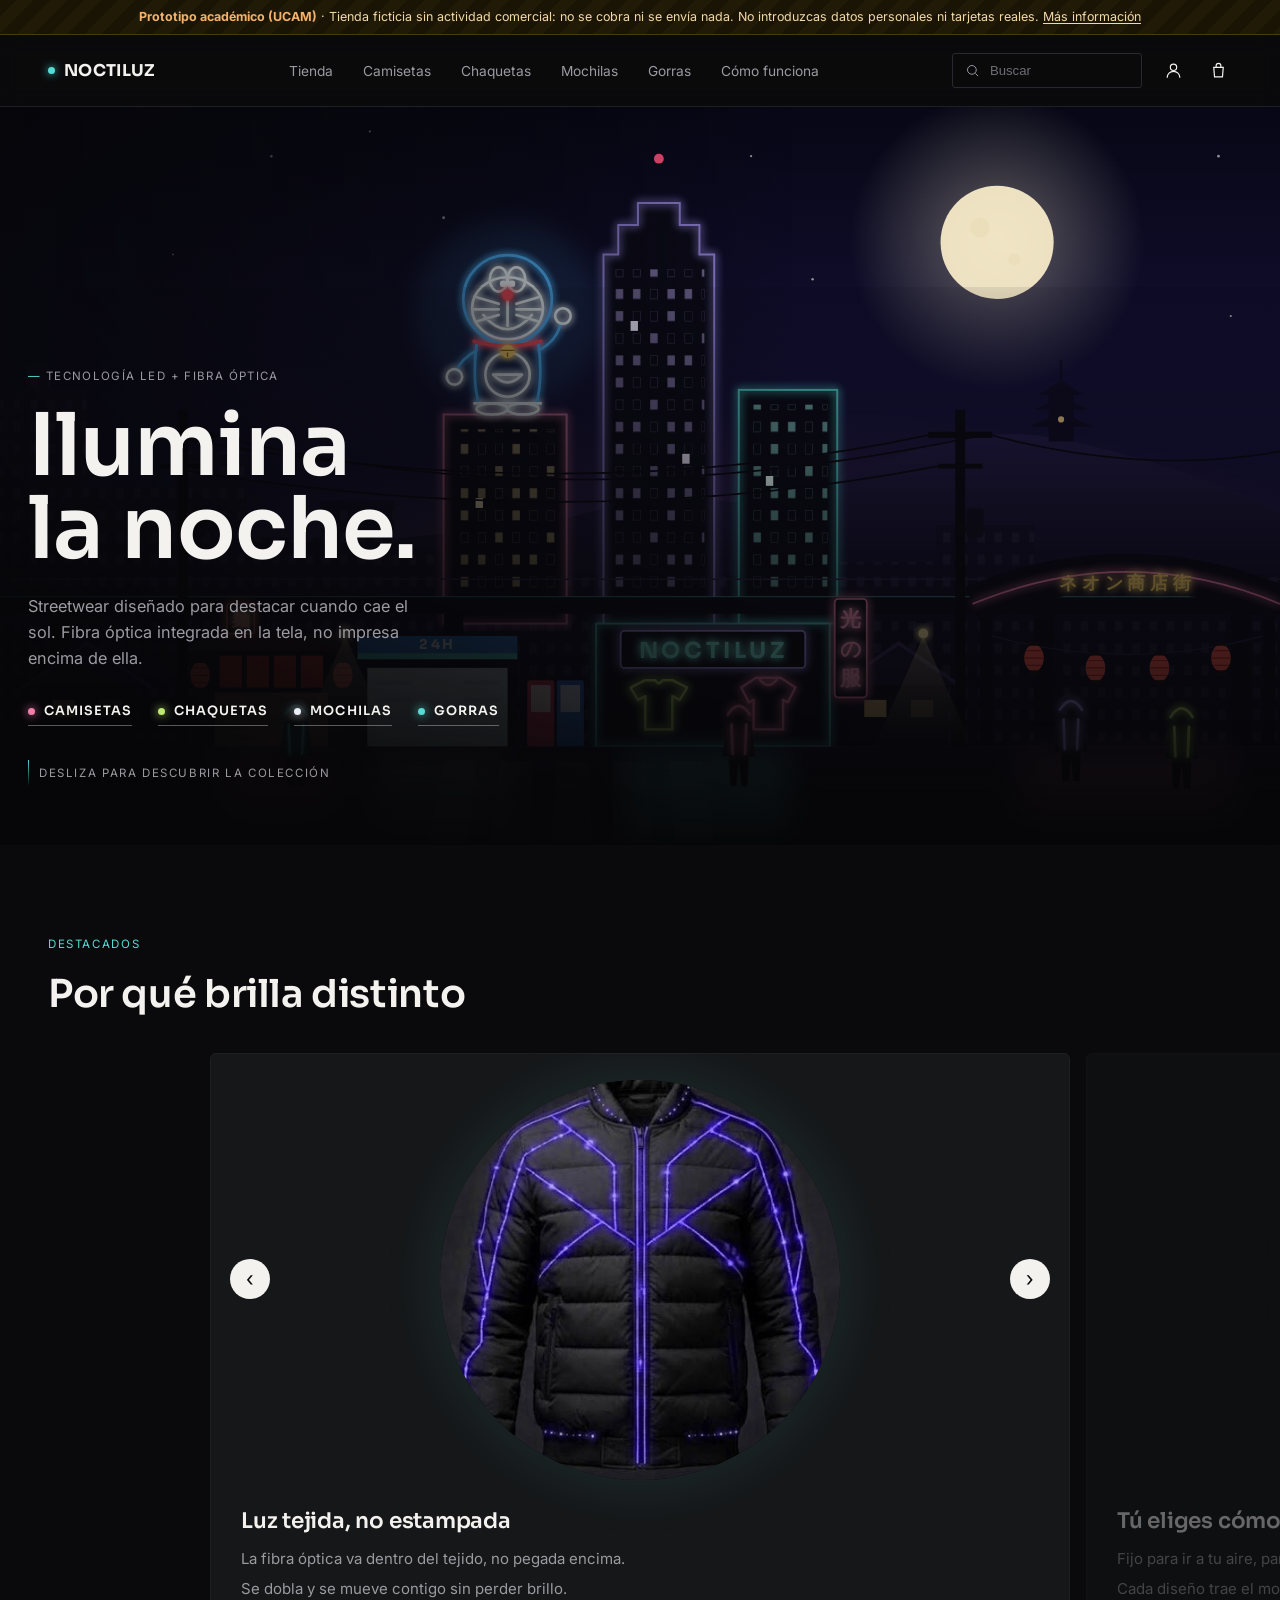
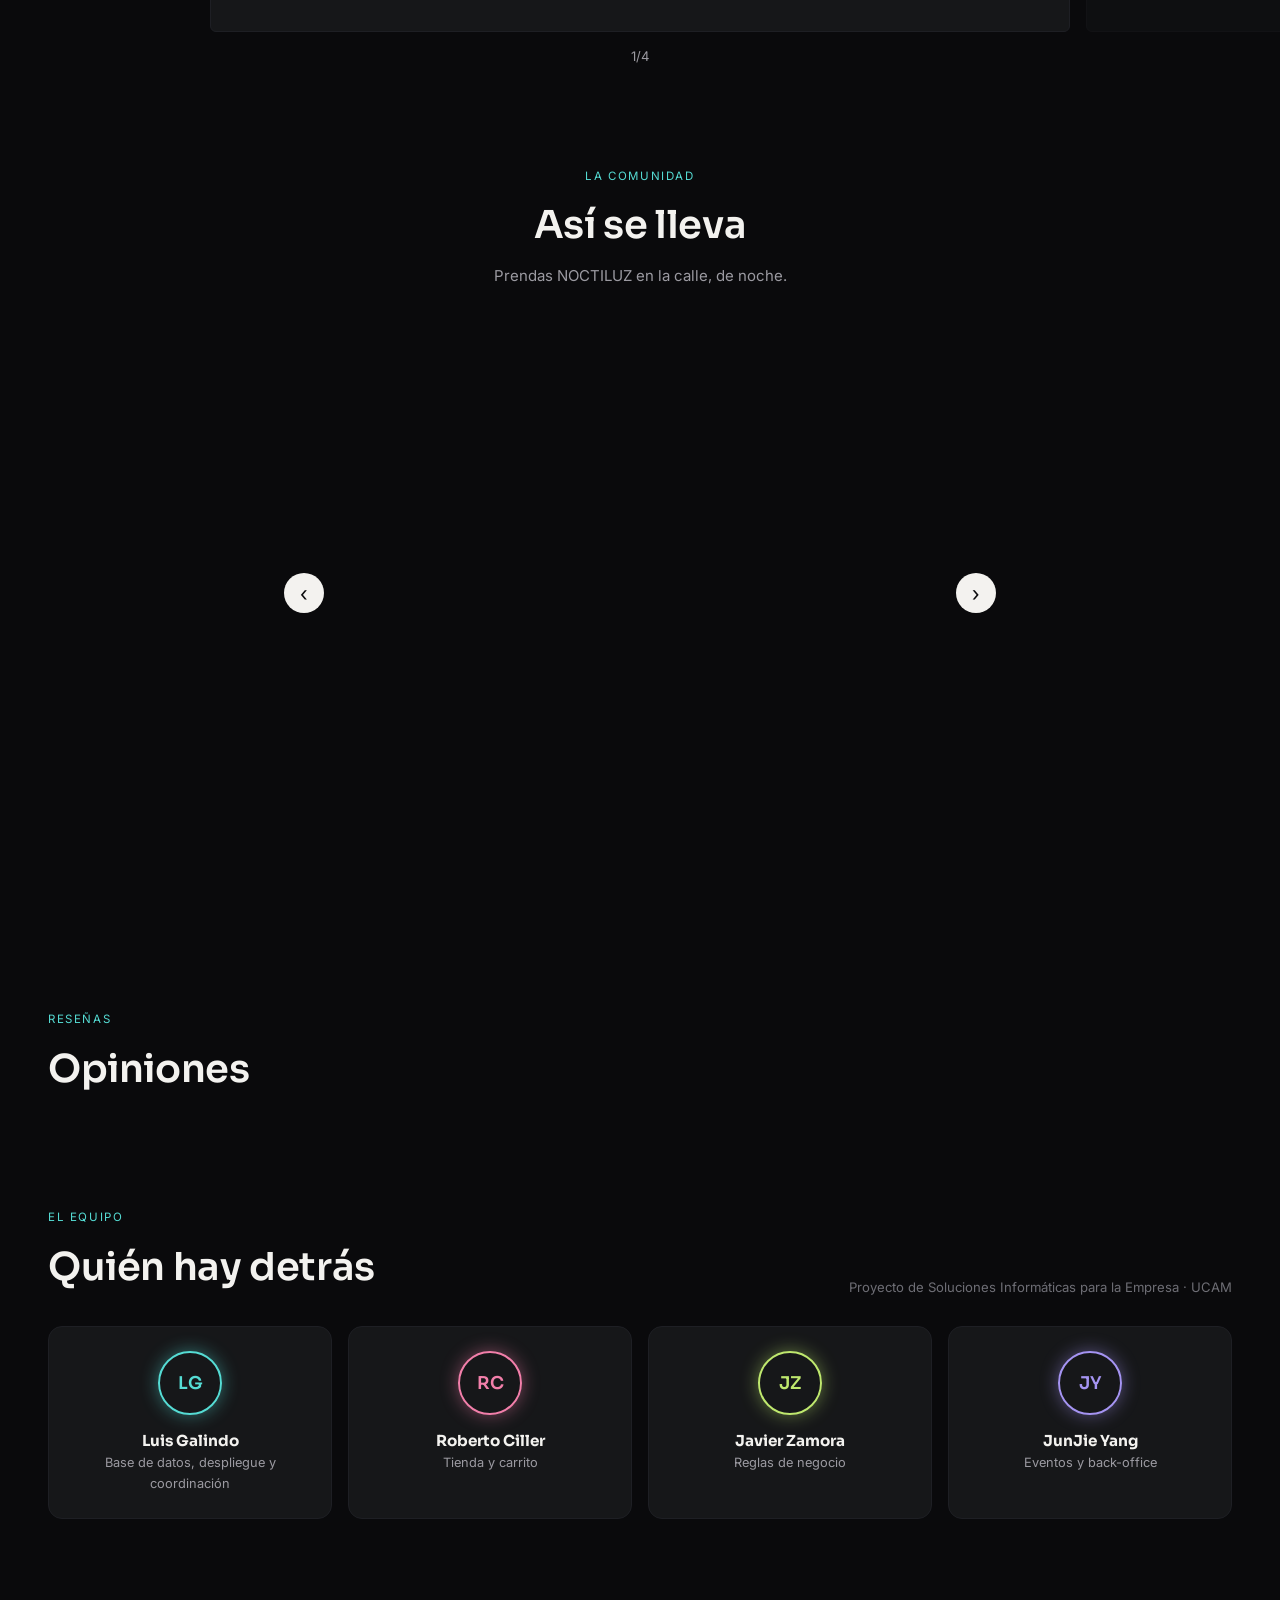
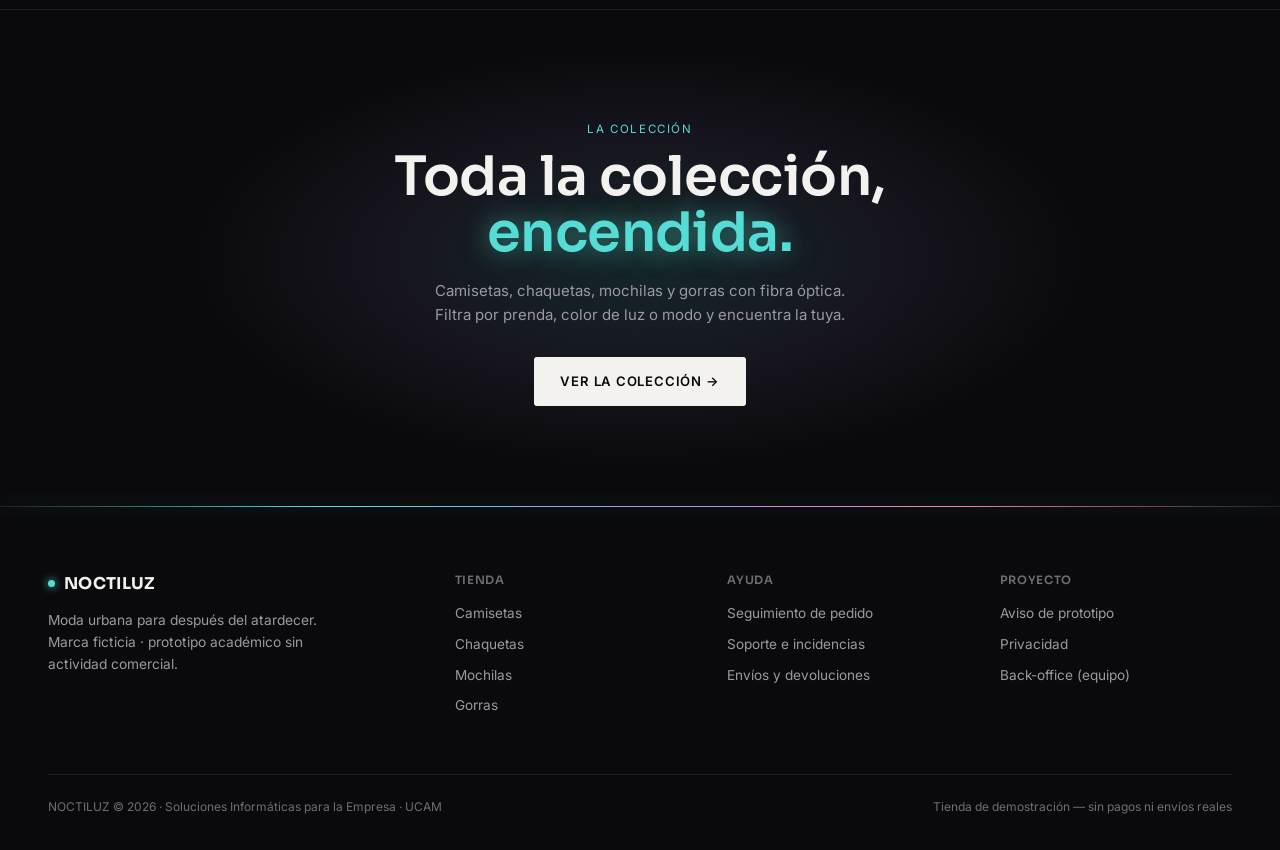
==== commit 14862b97: "Mejora la portada, el menú del móvil y añade reseñas de clientes - Marco (mochila cian): foto nueva " ====
--- a/public_html/index.html
+++ b/public_html/index.html
@@ -55,14 +55,11 @@
         <span class="sr-only">Buscar en el catálogo</span>
         <input type="search" placeholder="Buscar en el catálogo" data-buscador maxlength="40">
       </label>
-      <a href="#/catalogo">Tienda</a>
-      <a href="#/catalogo/camiseta">Camisetas</a>
-      <a href="#/catalogo/chaqueta">Chaquetas</a>
-      <a href="#/catalogo/mochila">Mochilas</a>
-      <a href="#/catalogo/gorra">Gorras</a>
-      <a href="#/como-funciona">Cómo funciona</a>
-      <a href="#/seguimiento">Mis pedidos</a>
-      <a href="#/soporte">Soporte</a>
+      <a href="#/" data-seccion="inicio">Inicio</a>
+      <a href="#/catalogo" data-seccion="tienda">Tienda</a>
+      <a href="#/como-funciona" data-seccion="como-funciona">Cómo funciona</a>
+      <a href="#/seguimiento" data-seccion="pedidos">Mis pedidos</a>
+      <a href="#/soporte" data-seccion="soporte">Soporte</a>
     </div>
   </header>
 </div>
@@ -389,6 +386,8 @@
       <h2>Por qué brilla distinto</h2>
     </div>
     <div class="carrusel" data-carrusel="destacados">
+      <button type="button" class="carrusel-flecha izq" data-ir="-1" aria-label="Anterior">‹</button>
+      <button type="button" class="carrusel-flecha der" data-ir="1" aria-label="Siguiente">›</button>
       <div class="carrusel-pista" tabindex="0" aria-label="Destacados">
         <article class="dcard"><div class="dcard-circ"><img src="assets/img/productos/chaqueta-circuito-violeta.jpg" alt="" loading="lazy"></div>
           <h3>Luz tejida, no estampada</h3><p>La fibra óptica va dentro del tejido, no pegada encima.</p><p>Se dobla y se mueve contigo sin perder brillo.</p></article>
@@ -399,15 +398,15 @@
         <article class="dcard"><div class="dcard-circ"><img src="assets/img/productos/camiseta-linea-lima.jpg" alt="" loading="lazy"></div>
           <h3>Hecha para la calle</h3><p>Visible de lejos en bici o patinete.</p><p>Envío gratis desde 120 € (simulado: es un prototipo).</p></article>
       </div>
-      <div class="carrusel-nav"><button type="button" data-ir="-1" aria-label="Anterior">‹</button><span data-posicion>1/4</span><button type="button" data-ir="1" aria-label="Siguiente">›</button></div>
+      <div class="carrusel-nav solo-texto"><span data-posicion>1/4</span></div>
     </div>
   </section>
 
   <section class="comunidad" id="marca">
     <div class="wrap sec-cab centrada">
       <span class="kicker">La comunidad</span>
-      <h2>Shop the look</h2>
-      <p>Así la llevan puesta. Toca el producto para verlo.</p>
+      <h2>Así se lleva</h2>
+      <p>Prendas NOCTILUZ en la calle, de noche.</p>
     </div>
     <div class="carrusel" data-carrusel="comunidad">
       <button type="button" class="carrusel-flecha izq" data-ir="-1" aria-label="Anterior">‹</button>
@@ -421,12 +420,9 @@
     <div class="sec-cab fila">
       <div><span class="kicker">Reseñas</span><h2 id="notaMedia">Opiniones</h2></div>
     </div>
-    <div class="resenas-grid">
-      <figure class="rcard"><div class="estrellas" aria-label="5 de 5">★★★★★</div><blockquote>«En el concierto no paraban de preguntarme dónde la había comprado. Brilla muchísimo y no pesa nada.»</blockquote><figcaption><span class="avatar">L</span><span><b>Lucía F.</b>Retícula · Verde lima</span></figcaption></figure>
-      <figure class="rcard"><div class="estrellas" aria-label="5 de 5">★★★★★</div><blockquote>«La uso para ir en bici al trabajo. El parpadeo se ve desde lejísimos.»</blockquote><figcaption><span class="avatar">M</span><span><b>Marcos I.</b>Rumbo · Rosa</span></figcaption></figure>
-      <figure class="rcard"><div class="estrellas" aria-label="4 de 5">★★★★☆</div><blockquote>«Me encanta que la luz vaya en la visera: discreta de día y espectacular de noche.»</blockquote><figcaption><span class="avatar">S</span><span><b>Sara N.</b>Horizonte · Cian</span></figcaption></figure>
-    </div>
-    <p class="nota-ficticia">Reseñas y valoraciones ficticias, creadas para el prototipo.</p>
+    <div class="resenas-grid" id="listaResenas"></div>
+    <div class="resena-nueva" id="resenaNueva" hidden></div>
+    <p class="nota-ficticia" id="avisoAdminResena" hidden>Has iniciado sesión en el back-office: las reseñas solo las escriben los clientes.</p>
   </section>
 
   <section class="wrap equipo">
--- a/public_html/assets/css/tienda.css
+++ b/public_html/assets/css/tienda.css
@@ -34,6 +34,7 @@
   .mobile-menu{flex-direction:column; gap:2px; padding:8px 18px 20px; border-bottom:1px solid var(--border-soft); background:var(--bg);}
   .mobile-menu.open{display:flex;}
   .mobile-menu a{padding:12px 0; font-size:.92rem; color:var(--ink-dim); border-bottom:1px solid var(--border-soft);}
+  .mobile-menu a[aria-current="page"]{color:var(--ink); font-weight:600; padding-left:12px; box-shadow:inset 3px 0 0 var(--cian);}
   .mobile-menu .search-box{display:flex; max-width:none; margin:10px 0 4px;}
 }
 @media (max-width:640px){ header nav{padding:14px 16px;} }
@@ -139,10 +140,21 @@
 .dcard h3{font-size:1.35rem; margin-bottom:8px;}
 .dcard p{color:var(--ink-dim); margin-top:6px;}
 
-.comunidad{padding:70px 0 20px; --ancho-tarjeta:260px;}
-.comunidad .carrusel-pista{align-items:center; min-height:520px;}
-.look{position:relative; width:250px; height:420px; border-radius:14px; overflow:hidden; transition:width .3s, height .3s;}
-.look.activa{width:290px; height:500px;}
+/* Destacados: flechas a los lados de la imagen redonda, a la altura de su centro. */
+.destacados .carrusel-flecha{top:calc(26px + min(400px, 70vw) / 2); margin-top:-20px;}
+.destacados .carrusel-flecha.izq{left:calc(50% - var(--ancho-tarjeta) / 2 + 20px);}
+.destacados .carrusel-flecha.der{right:calc(50% - var(--ancho-tarjeta) / 2 + 20px);}
+
+/* Comunidad: solo se ve entera la foto del centro; las vecinas asoman difuminadas y se pasan de una en una. */
+.comunidad{padding:70px 0 20px; --ancho-tarjeta:340px;}
+.comunidad .carrusel{max-width:760px; margin:0 auto;}
+.comunidad .carrusel-pista{align-items:center; min-height:580px; gap:24px;
+  -webkit-mask-image:linear-gradient(90deg, transparent, #000 22%, #000 78%, transparent);
+          mask-image:linear-gradient(90deg, transparent, #000 22%, #000 78%, transparent);}
+.comunidad .carrusel-pista > *{scroll-snap-stop:always;}
+.look{position:relative; width:var(--ancho-tarjeta); height:560px; border-radius:14px; overflow:hidden; transform:scale(.86); opacity:.45; filter:saturate(.6); transition:transform .35s, opacity .35s, filter .35s;}
+.look.activa{transform:none; opacity:1; filter:none;}
+.look:not(.activa) .look-prod{visibility:hidden;}
 .look > img{width:100%; height:100%; object-fit:cover;}
 .look-prod{position:absolute; left:10px; right:10px; bottom:10px; display:flex; gap:10px; align-items:center; background:rgba(10,10,12,.74); backdrop-filter:blur(6px); border-radius:10px; padding:7px; font-size:.78rem; color:var(--ink-dim);}
 .look-prod img{width:46px; height:46px; border-radius:7px; object-fit:cover;}
@@ -159,6 +171,17 @@
 .rcard figcaption b{display:block; color:var(--ink); font-size:.84rem;}
 .avatar{width:34px; height:34px; border-radius:50%; background:var(--border); display:grid; place-items:center; font-weight:600; color:var(--ink);}
 .nota-ficticia{margin-top:12px; font-size:.74rem; color:var(--ink-faint);}
+.resena-nueva{margin-top:20px;}
+.form-resena{margin-top:14px; max-width:860px;}
+.form-resena h3{margin-bottom:4px;}
+.form-resena .form-grid{margin-top:14px;}
+.form-resena textarea{min-height:90px;}
+/* Estrellas para puntuar: se pintan de derecha a izquierda para que al marcar una se iluminen también las anteriores. */
+.elegir-estrellas{display:inline-flex; flex-direction:row-reverse; justify-content:flex-end; gap:4px;}
+.elegir-estrellas input{position:absolute; opacity:0; pointer-events:none;}
+.elegir-estrellas label{font-size:1.7rem; line-height:1; color:var(--ink-faint); cursor:pointer; text-transform:none; letter-spacing:0;}
+.elegir-estrellas input:checked ~ label, .elegir-estrellas label:hover, .elegir-estrellas label:hover ~ label{color:var(--ambar);}
+.elegir-estrellas input:focus-visible + label{outline:2px solid var(--cian); outline-offset:2px; border-radius:4px;}
 
 .equipo{padding-top:80px;}
 .equipo-grid{display:grid; grid-template-columns:repeat(4,1fr); gap:16px;}
@@ -177,7 +200,11 @@
 @media (max-width:900px){
   .resenas-grid{grid-template-columns:1fr;}
   .equipo-grid{grid-template-columns:repeat(2,1fr);}
-  .carrusel-flecha{display:none;}
+  .carrusel-flecha{width:34px; height:34px; font-size:1.1rem;}
+  .comunidad{--ancho-tarjeta:250px;}
+  .comunidad .carrusel-pista{min-height:450px; gap:14px;}
+  .look{height:430px;}
+  .comunidad .carrusel-flecha.izq{left:8px;} .comunidad .carrusel-flecha.der{right:8px;}
 }
 
 /* ============ COLECCIÓN ============ */
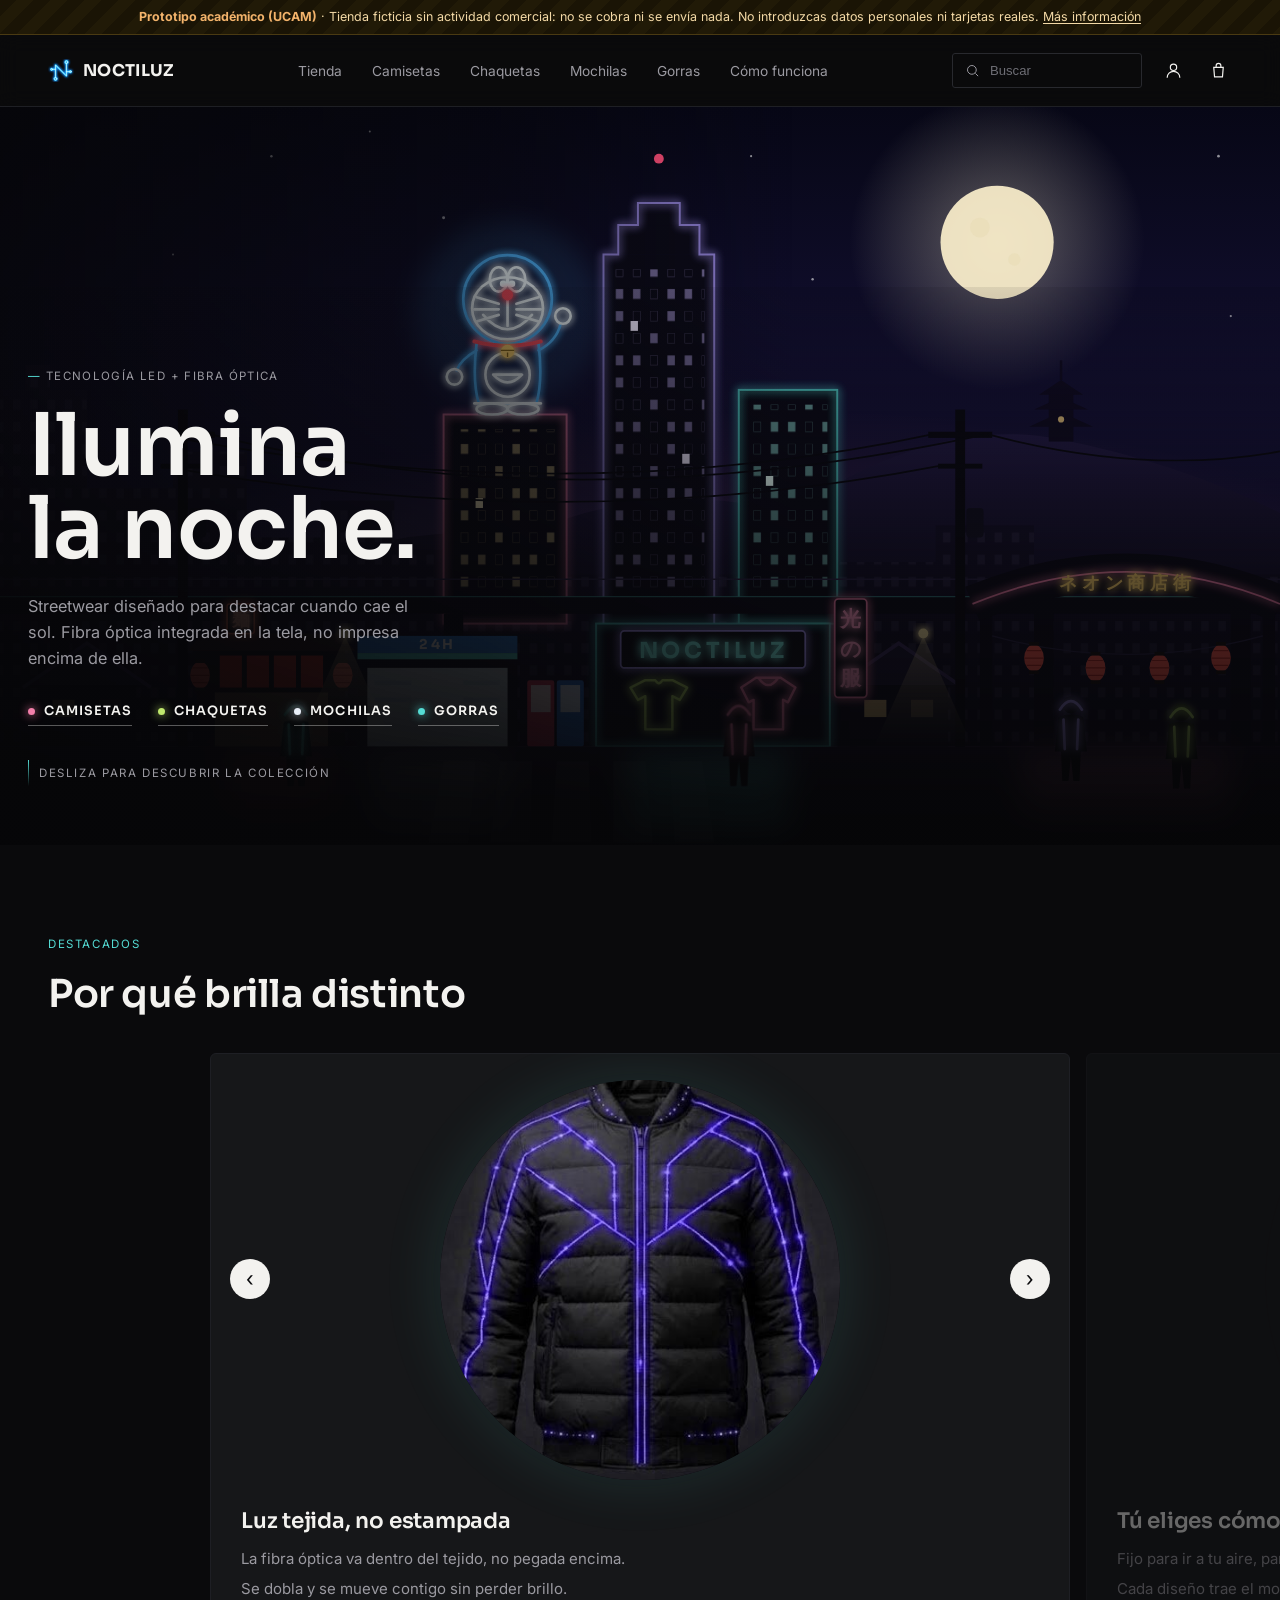
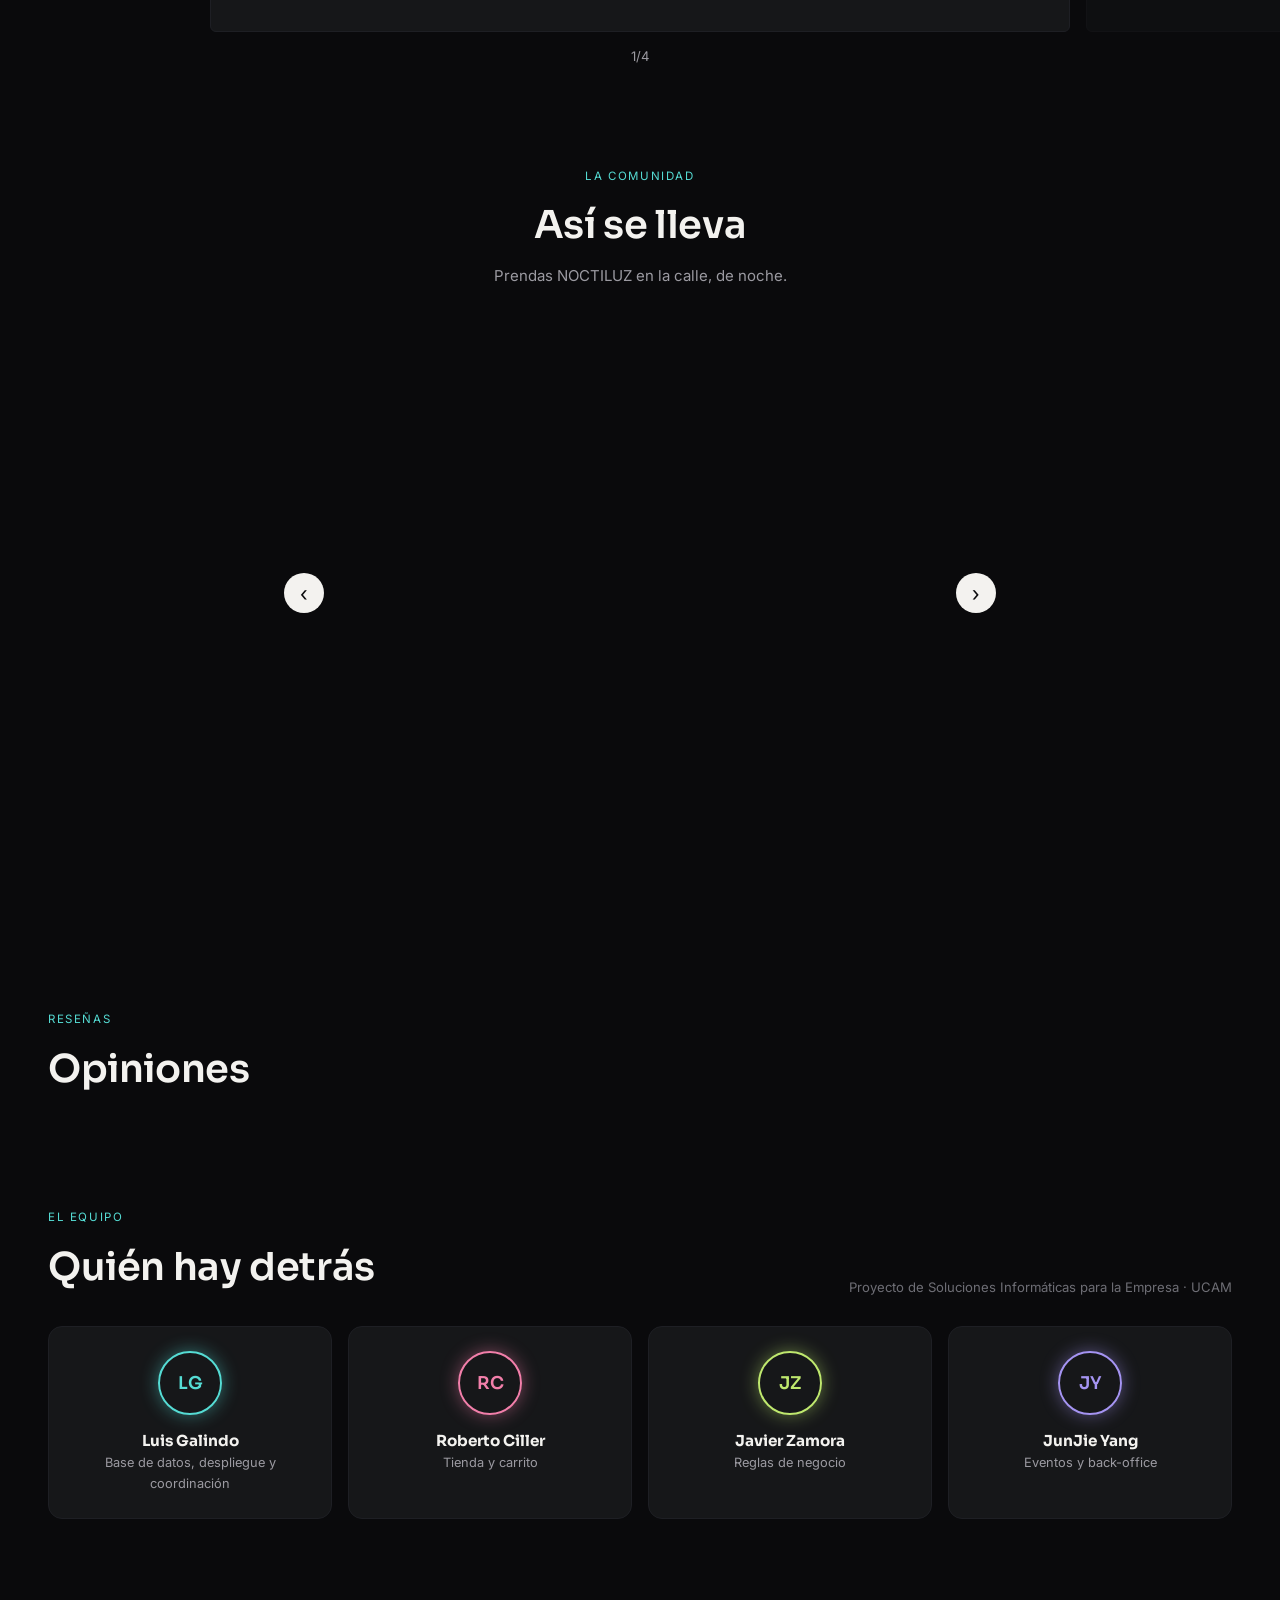
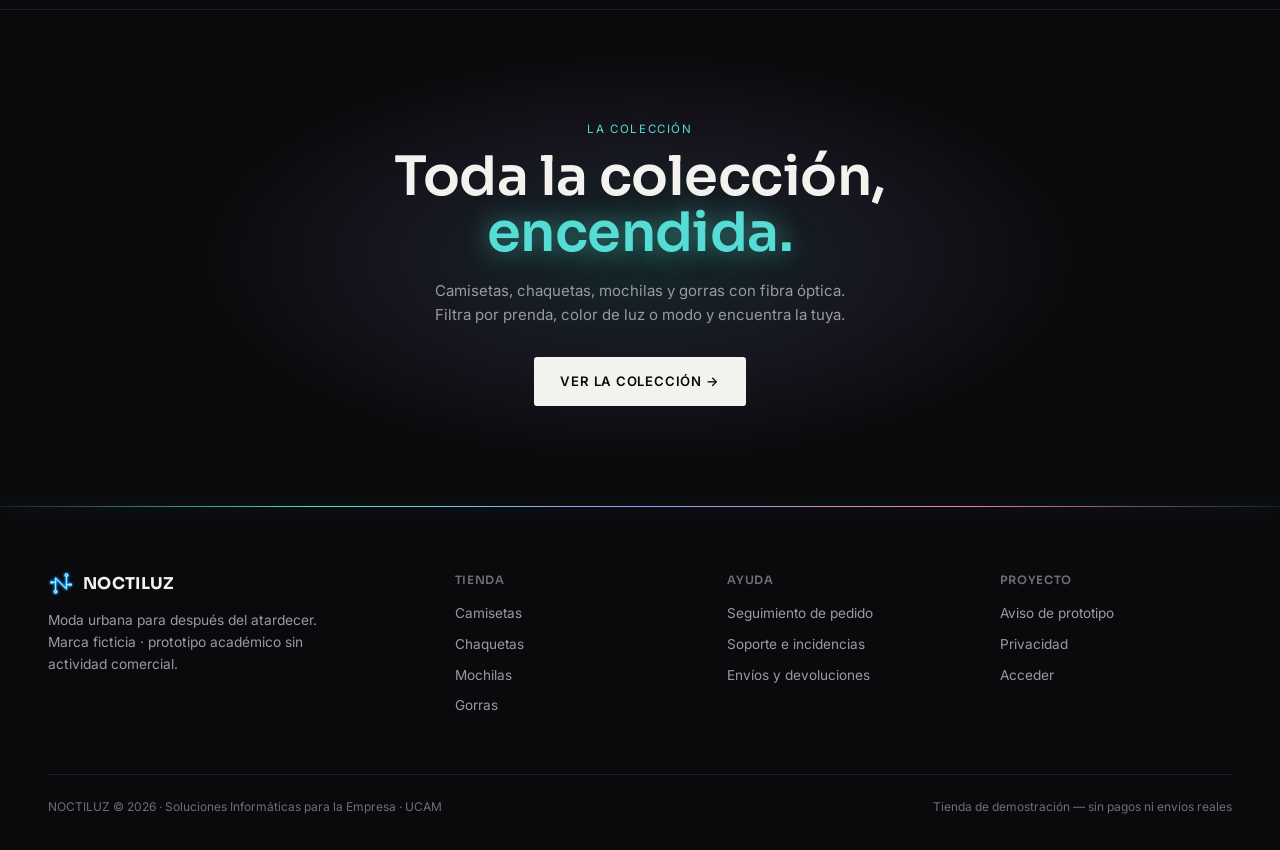
==== commit 942a7b24: "Integra PayPal sandbox con cuentas de cliente y respuestas a incidencias" ====
--- a/public_html/index.html
+++ b/public_html/index.html
@@ -24,7 +24,7 @@
     <nav aria-label="Principal">
       <div style="display:flex; align-items:center; gap:18px;">
         <button class="hamburger" id="hamburguesa" aria-label="Abrir menú" aria-expanded="false" aria-controls="menuMovil"><span></span><span></span><span></span></button>
-        <a class="logo" href="#/"><span class="logo-dot"></span>NOCTILUZ</a>
+        <a class="logo" href="#/"><img class="logo-marca" src="assets/img/logo.svg" alt="">NOCTILUZ</a>
       </div>
       <div class="nav-center">
         <a href="#/catalogo">Tienda</a>
@@ -40,7 +40,7 @@
           <span class="sr-only">Buscar en el catálogo</span>
           <input type="search" placeholder="Buscar" data-buscador maxlength="40">
         </label>
-        <a class="icon-btn" href="#/seguimiento" aria-label="Seguimiento de mis pedidos" title="Mis pedidos">
+        <a class="icon-btn" href="#/cuenta" aria-label="Mi cuenta: iniciar sesión o registrarse" title="Mi cuenta">
           <svg viewBox="0 0 24 24" aria-hidden="true"><circle cx="12" cy="8" r="4"/><path d="M4 21c0-4.4 3.6-8 8-8s8 3.6 8 8"/></svg>
         </a>
         <button class="icon-btn" id="botonCarrito" aria-label="Abrir carrito" aria-controls="carrito">
@@ -58,6 +58,7 @@
       <a href="#/" data-seccion="inicio">Inicio</a>
       <a href="#/catalogo" data-seccion="tienda">Tienda</a>
       <a href="#/como-funciona" data-seccion="como-funciona">Cómo funciona</a>
+      <a href="#/cuenta" data-seccion="cuenta">Mi cuenta</a>
       <a href="#/seguimiento" data-seccion="pedidos">Mis pedidos</a>
       <a href="#/soporte" data-seccion="soporte">Soporte</a>
     </div>
@@ -422,7 +423,6 @@
     </div>
     <div class="resenas-grid" id="listaResenas"></div>
     <div class="resena-nueva" id="resenaNueva" hidden></div>
-    <p class="nota-ficticia" id="avisoAdminResena" hidden>Has iniciado sesión en el back-office: las reseñas solo las escriben los clientes.</p>
   </section>
 
   <section class="wrap equipo">
@@ -510,7 +510,7 @@
   <div class="wrap">
     <div class="footer-top">
       <div class="footer-brand">
-        <div class="logo"><span class="logo-dot"></span>NOCTILUZ</div>
+        <div class="logo"><img class="logo-marca" src="assets/img/logo.svg" alt="">NOCTILUZ</div>
         <p>Moda urbana para después del atardecer. Marca ficticia · prototipo académico sin actividad comercial.</p>
       </div>
       <div class="footer-cols">
@@ -531,7 +531,7 @@
           <h4>Proyecto</h4>
           <a href="#/legal">Aviso de prototipo</a>
           <a href="#/legal/privacidad">Privacidad</a>
-          <a href="admin.html">Back-office (equipo)</a>
+          <a href="admin.html">Acceder</a>
         </div>
       </div>
     </div>
--- a/public_html/assets/css/tienda.css
+++ b/public_html/assets/css/tienda.css
@@ -8,7 +8,7 @@
 }
 header nav{display:flex; align-items:center; justify-content:space-between; padding:18px 28px; max-width:1240px; margin:0 auto; gap:16px;}
 .logo{display:flex; align-items:center; gap:9px; font-family:'Sora'; font-weight:700; font-size:1.02rem; letter-spacing:0.02em;}
-.logo-dot{width:7px; height:7px; border-radius:50%; background:var(--cian); box-shadow:0 0 8px var(--cian);}
+.logo-marca{width:26px; height:23px; flex-shrink:0;}
 .nav-center{display:flex; gap:30px; font-size:.86rem; color:var(--ink-dim);}
 .nav-center a:hover, .nav-center a[aria-current="page"]{color:var(--ink);}
 .nav-right{display:flex; align-items:center; gap:18px;}
@@ -287,8 +287,9 @@
 .ptarjeta-foto img{width:100%; height:100%; object-fit:cover; transition:transform .4s ease;}
 .ptarjeta:hover .ptarjeta-foto img{transform:scale(1.025);}
 .ptarjeta.sin-stock .ptarjeta-foto img{opacity:.55;}
-.etiqueta{position:absolute; left:10px; top:10px; z-index:2; font-size:.64rem; letter-spacing:.06em; text-transform:uppercase; padding:3px 9px; border-radius:99px; background:rgba(10,10,12,.78); border:1px solid rgba(255,255,255,.14); color:var(--ambar);}
-.etiqueta.agotado{color:#F7A0A0; border-color:rgba(242,92,92,.4); background:rgba(242,92,92,.15);}
+/* Solo dentro de la foto de la tarjeta: fuera de ella, .etiqueta es la etiqueta normal de un campo (base.css). */
+.ptarjeta-foto .etiqueta{position:absolute; left:10px; top:10px; z-index:2; font-size:.64rem; letter-spacing:.06em; text-transform:uppercase; padding:3px 9px; border-radius:99px; background:rgba(10,10,12,.78); border:1px solid rgba(255,255,255,.14); color:var(--ambar);}
+.ptarjeta-foto .etiqueta.agotado{color:#F7A0A0; border-color:rgba(242,92,92,.4); background:rgba(242,92,92,.15);}
 .ptarjeta-ver{position:absolute; left:50%; bottom:12px; transform:translate(-50%, 6px); padding:8px 16px; border-radius:99px; background:rgba(243,242,239,.92); color:#0a0a0c; font-size:.78rem; font-weight:600; opacity:0; transition:opacity .2s, transform .2s;}
 .ptarjeta:hover .ptarjeta-ver, .ptarjeta:focus-visible .ptarjeta-ver{opacity:1; transform:translate(-50%, 0);}
 .ptarjeta-fila{display:flex; justify-content:space-between; align-items:center; gap:10px; margin-top:12px;}
@@ -462,3 +463,9 @@
 .cline-aviso{font-size:.74rem; color:var(--error); margin-top:6px;}
 .drawer-empty{padding:60px 0; text-align:center; color:var(--ink-dim); font-size:.9rem;}
 .drawer-foot{padding:20px 24px; border-top:1px solid var(--border-soft);}
+
+/* Mi cuenta: incidencias del cliente con la respuesta del equipo */
+.incidencia-cliente{padding:12px 0; border-bottom:1px solid var(--border-soft);}
+.incidencia-cliente p{font-size:.88rem; color:var(--ink-dim); margin-top:6px;}
+.respuesta-equipo{margin-top:10px; padding:10px 12px; border-left:2px solid var(--cian); background:var(--surface); font-size:.84rem;}
+.respuesta-equipo p{color:var(--ink); white-space:pre-wrap;}
